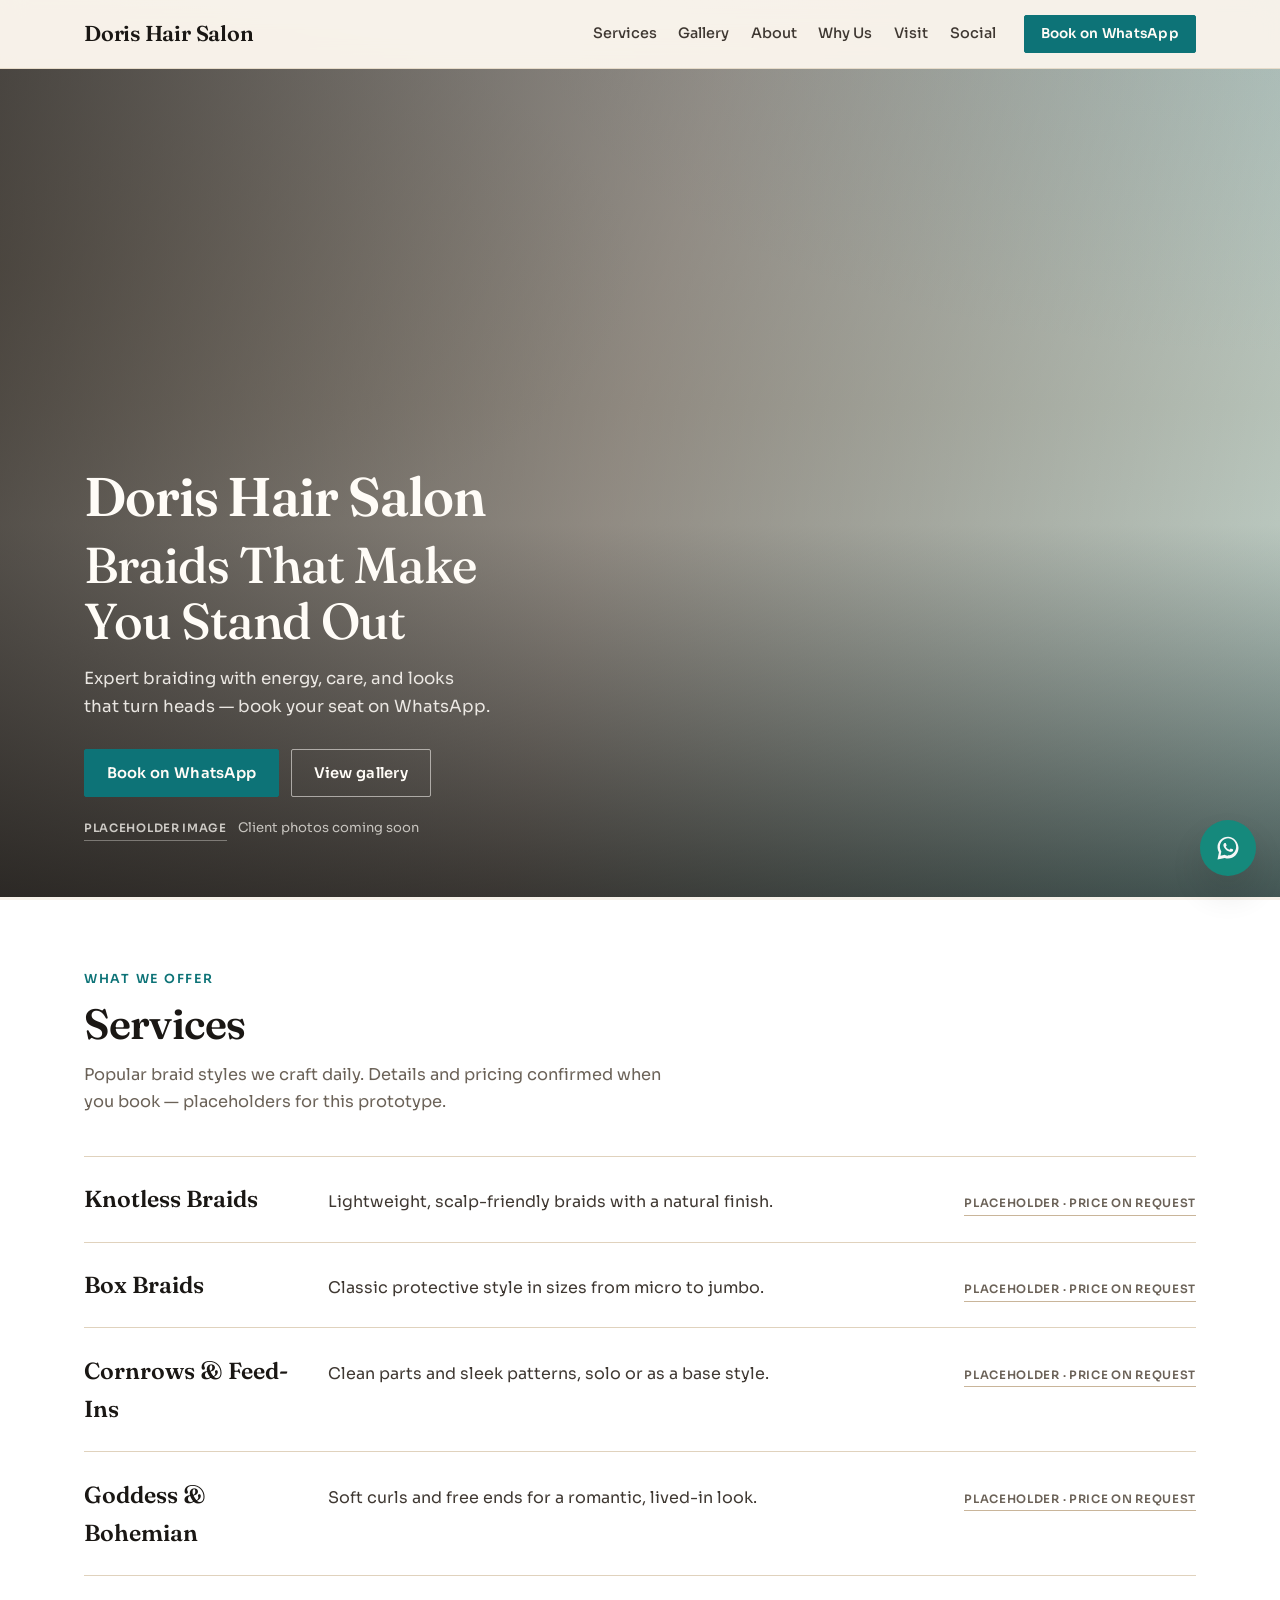
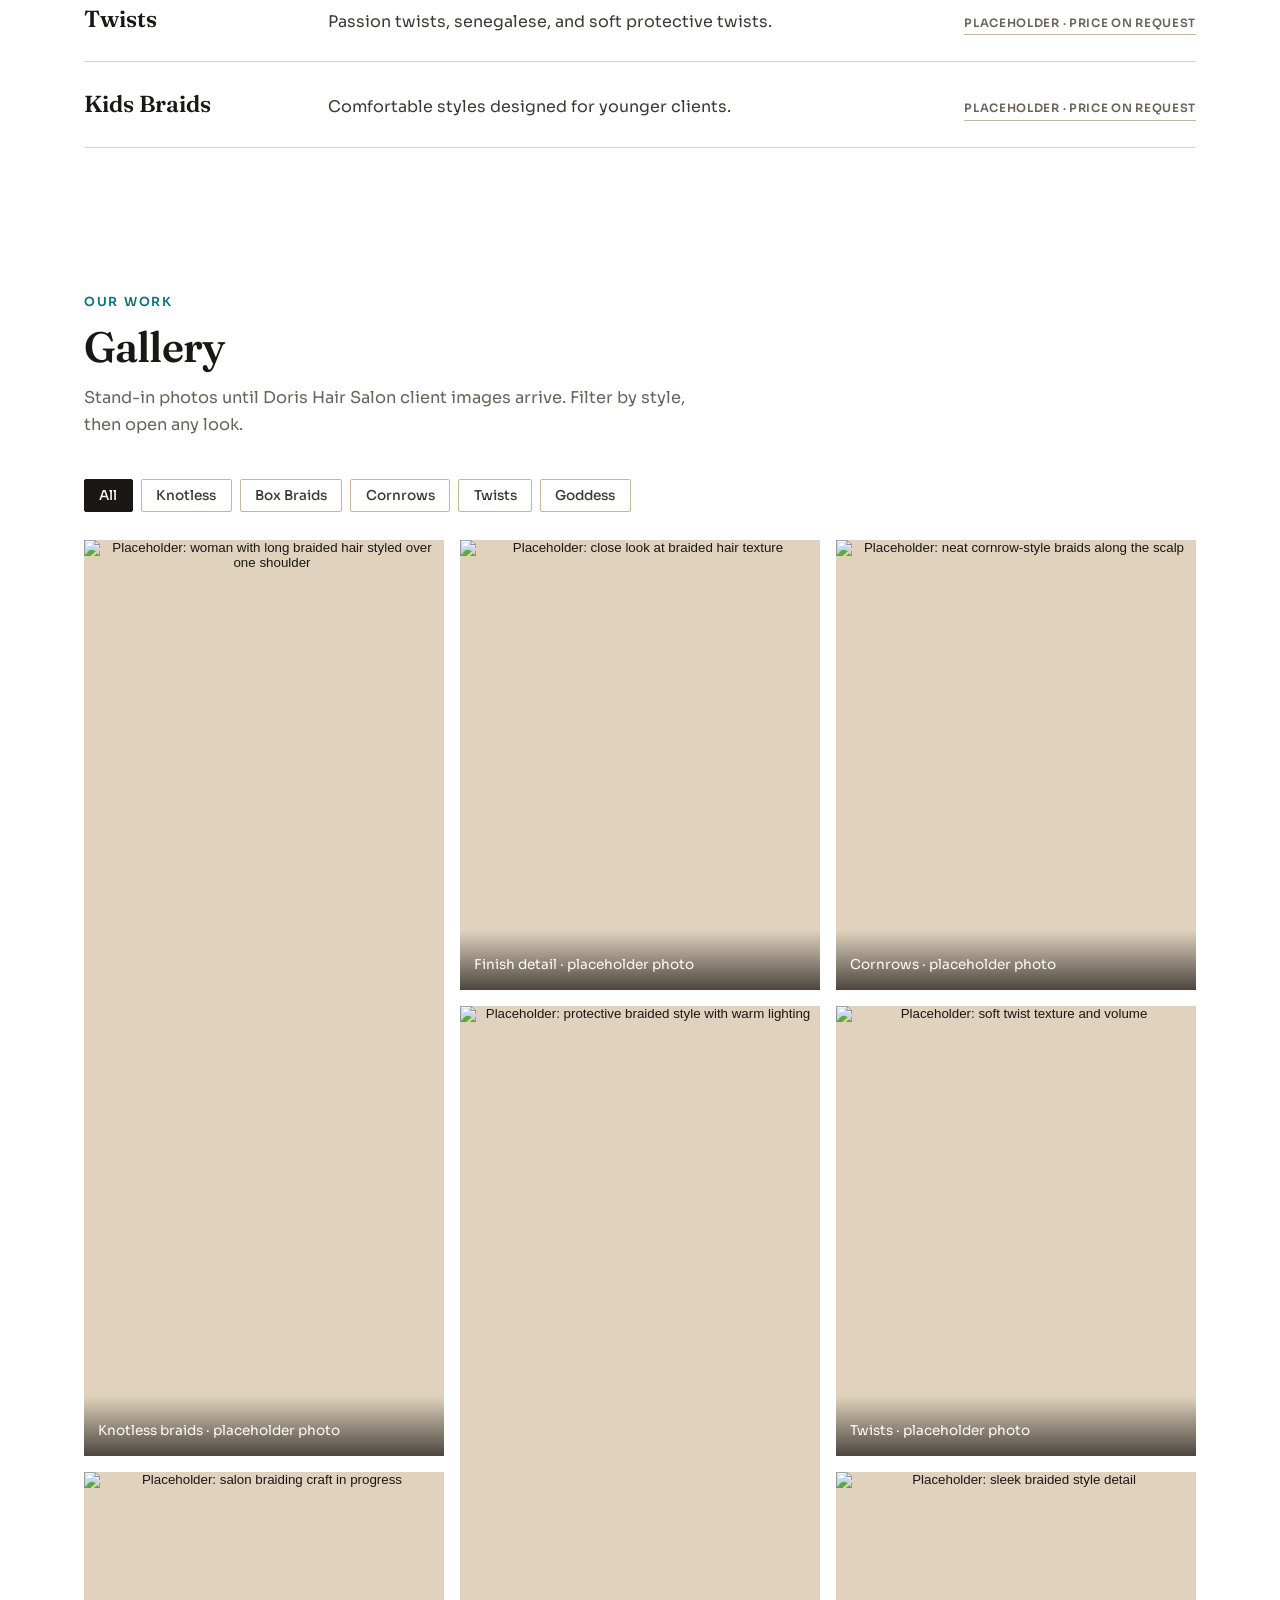
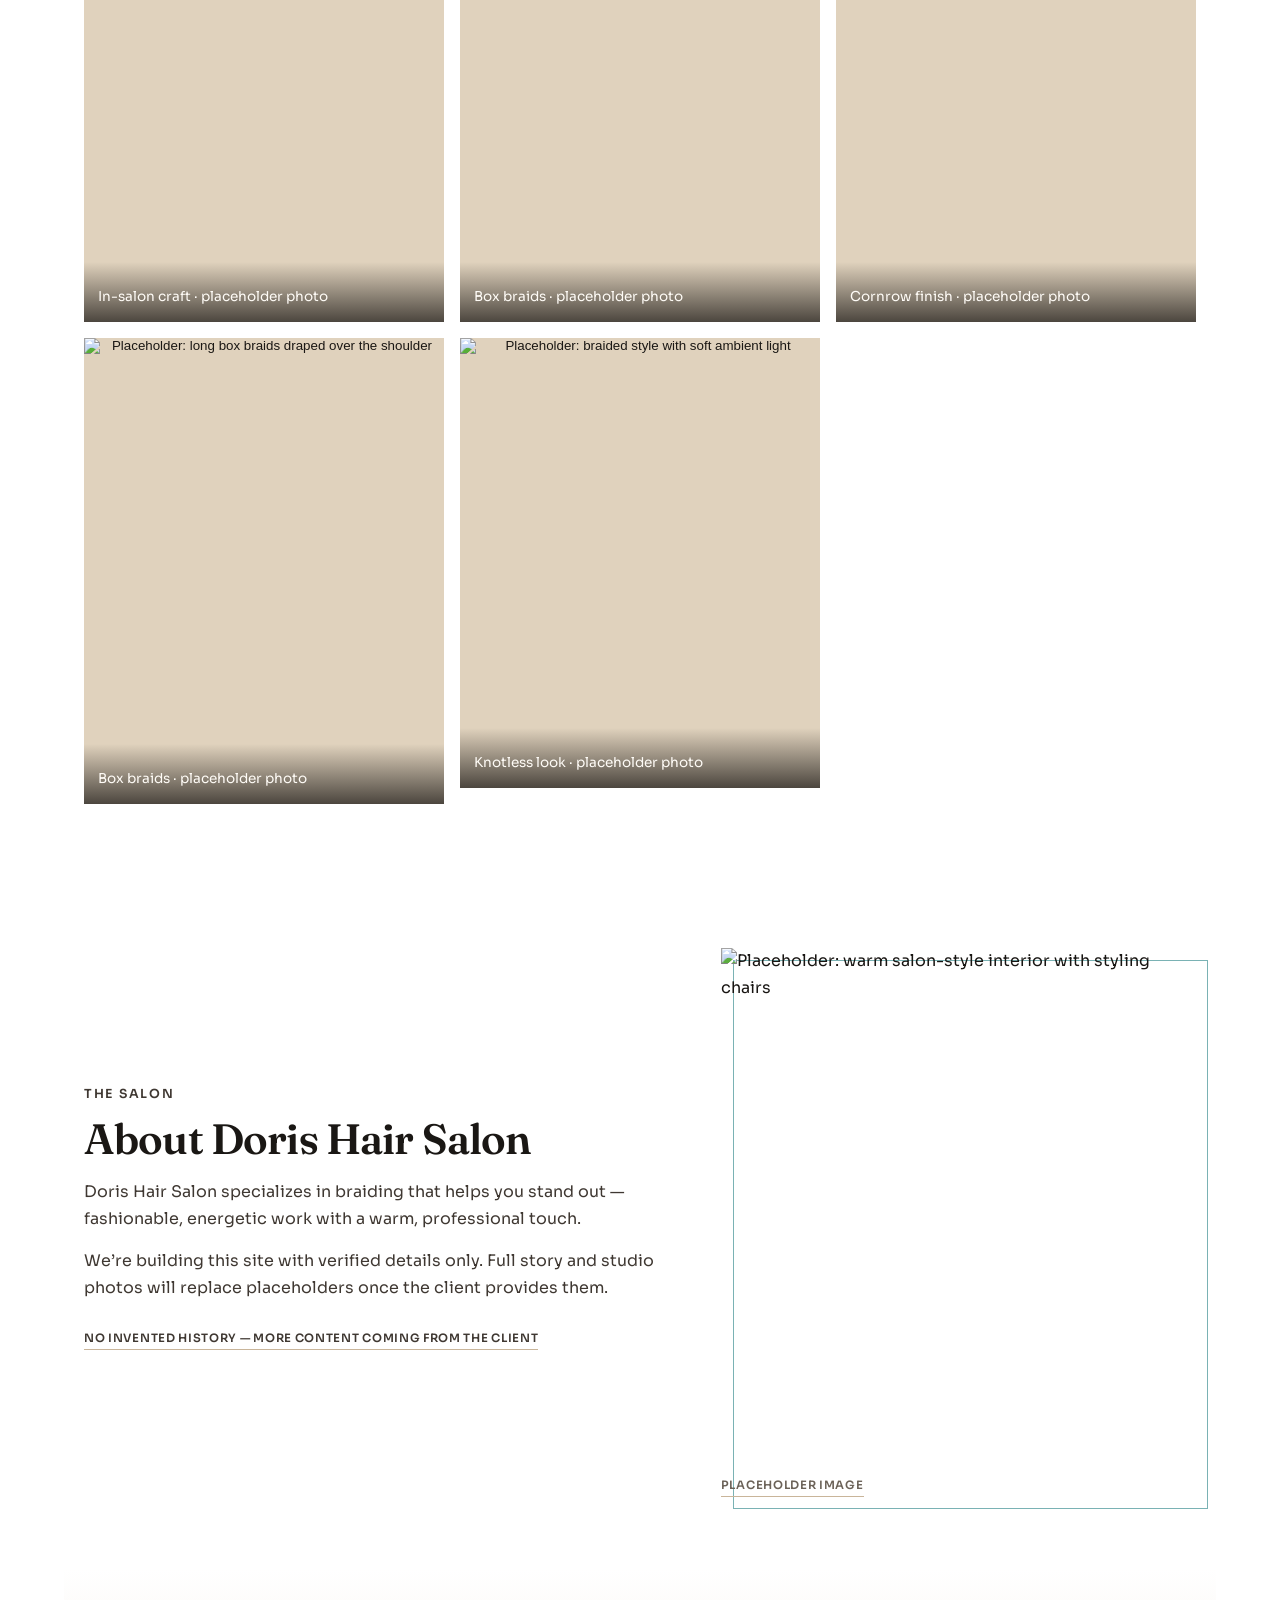
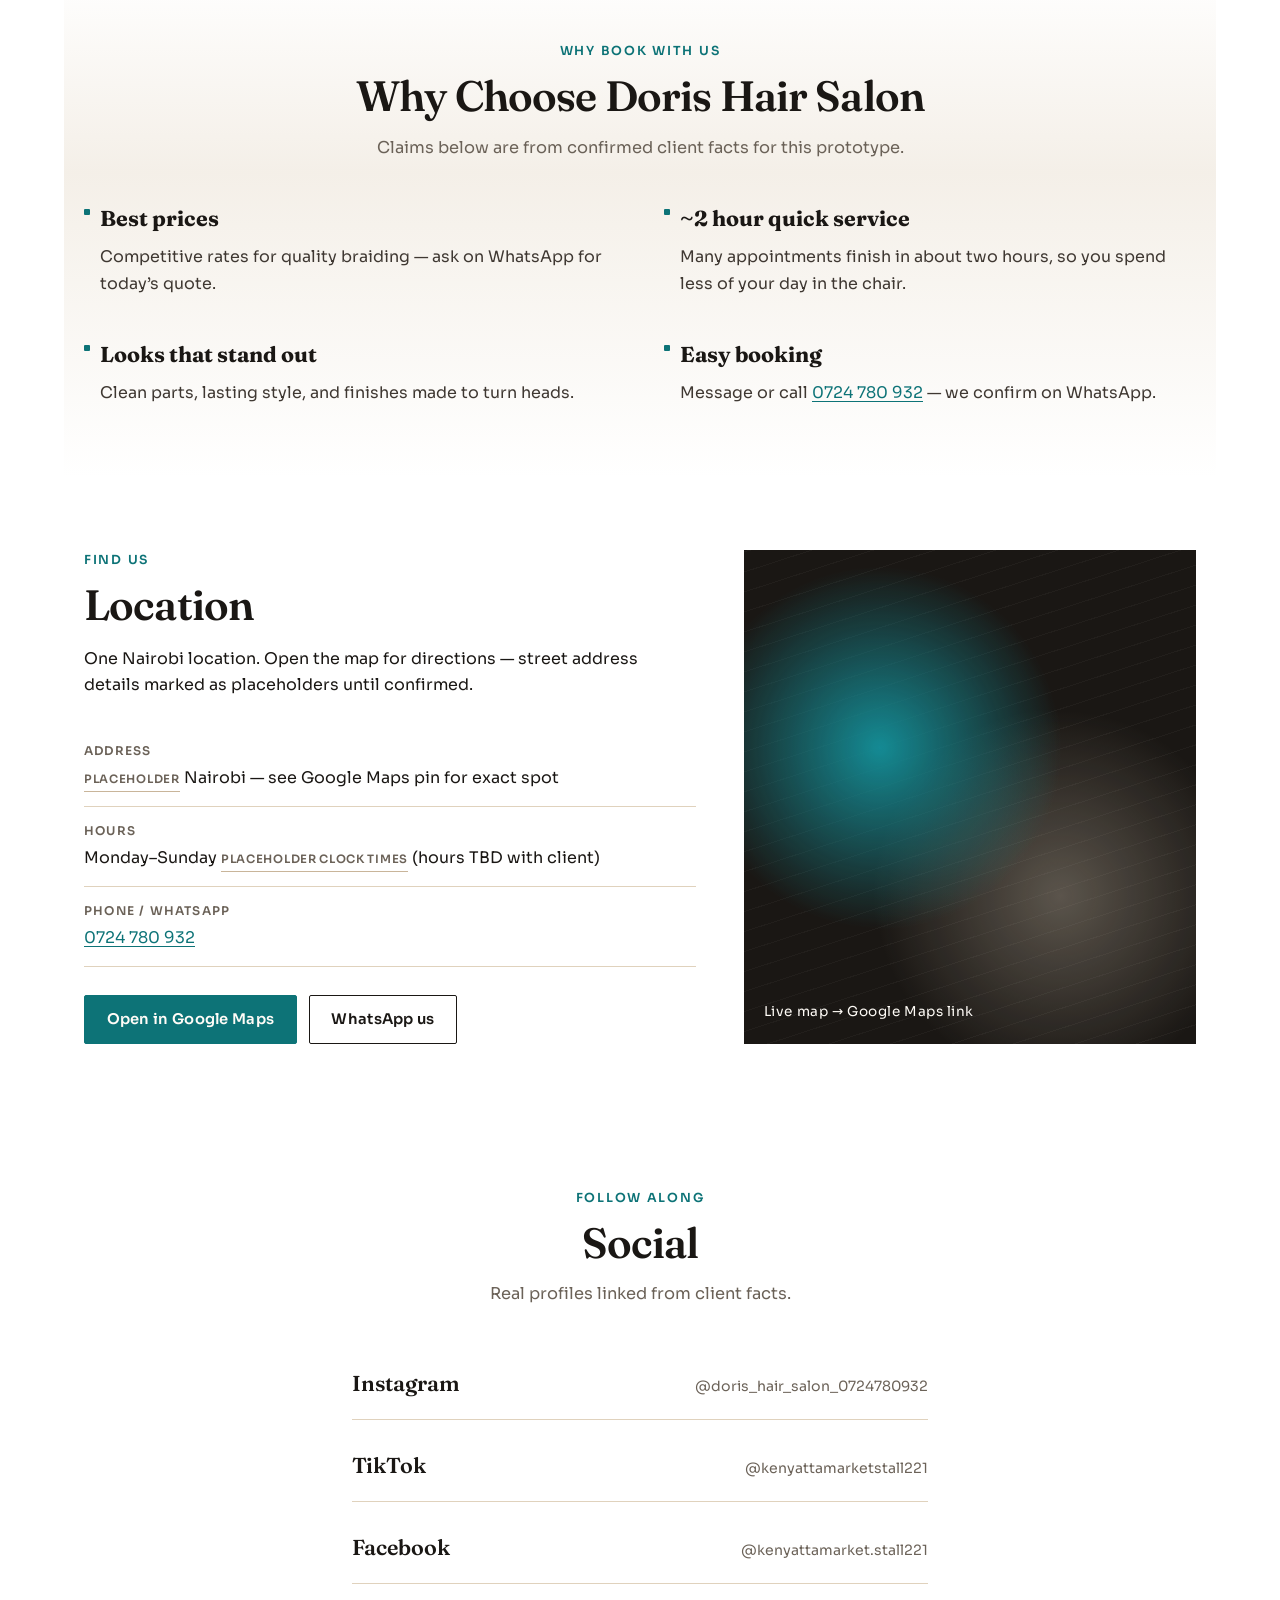
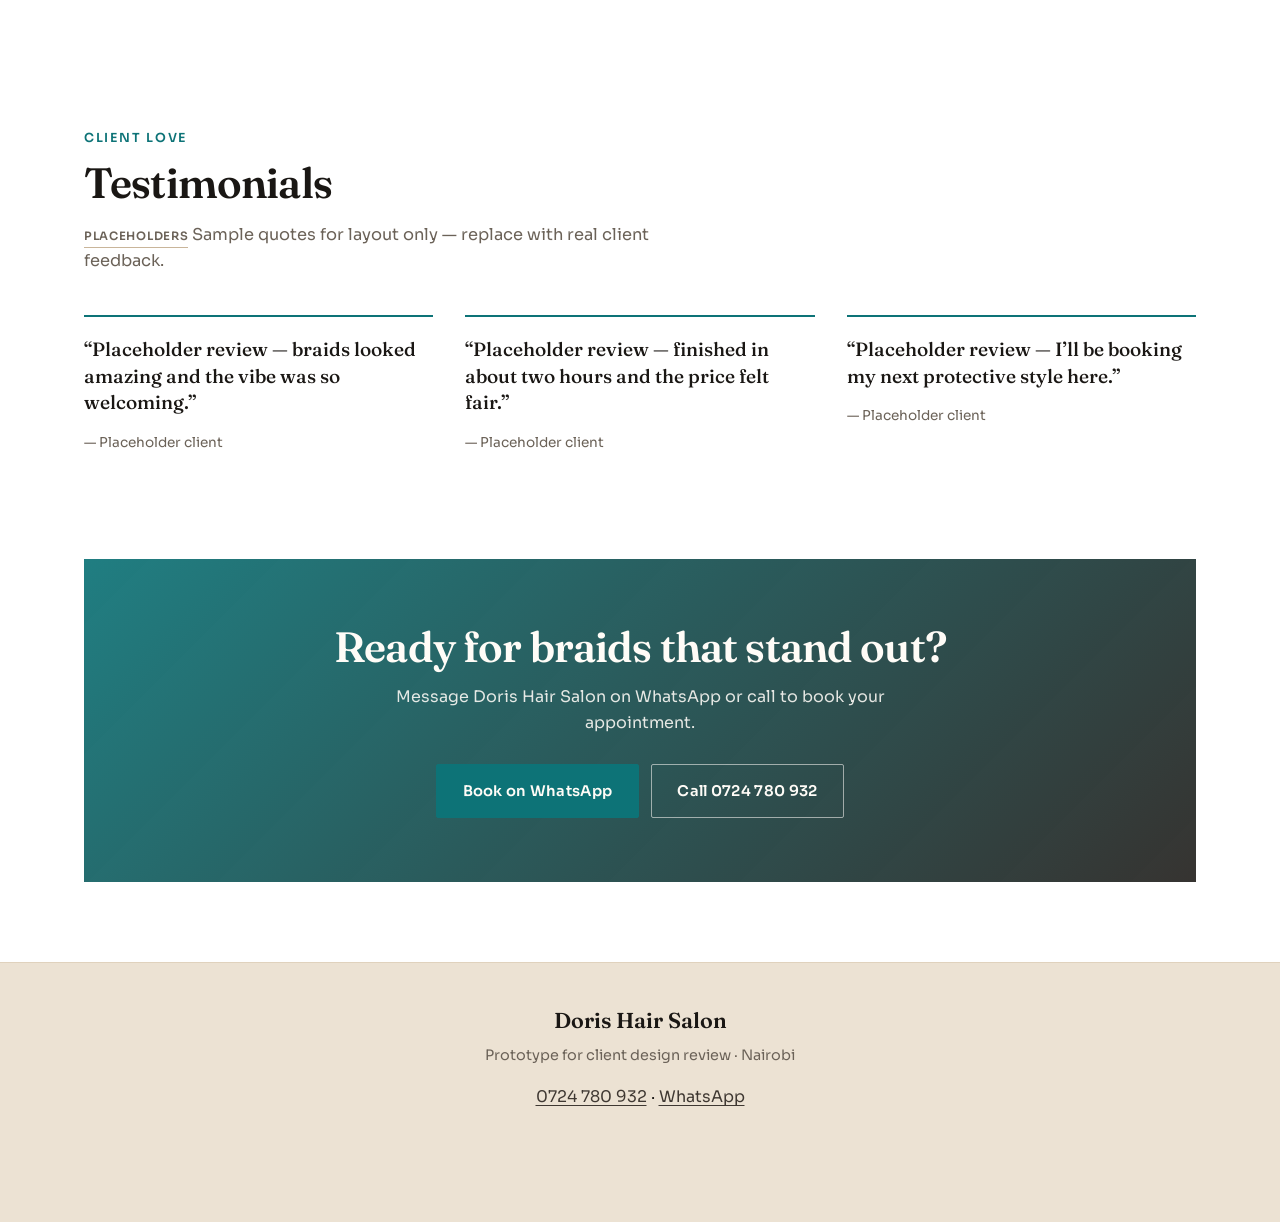
==== doris-hair-salon/index.html @ ed381348 "Fix gallery imagery with verified Pexels stand-ins Replace broken Unsplash URLs so hero, gallery, ab" ====
<!DOCTYPE html>
<html lang="en">
<head>
  <meta charset="UTF-8" />
  <meta name="viewport" content="width=device-width, initial-scale=1" />
  <meta name="description" content="Doris Hair Salon — expert braiding in Nairobi. Braids that make you stand out. Book on WhatsApp." />
  <title>Doris Hair Salon — Braids That Make You Stand Out</title>
  <link rel="preconnect" href="https://fonts.googleapis.com" />
  <link rel="preconnect" href="https://fonts.gstatic.com" crossorigin />
  <link href="https://fonts.googleapis.com/css2?family=Fraunces:opsz,wght@9..144,500;9..144,600;9..144,700&family=Sora:wght@400;500;600;700&display=swap" rel="stylesheet" />
  <link rel="stylesheet" href="css/styles.css" />
</head>
<body>
  <a class="skip-link" href="#main">Skip to content</a>

  <header class="site-header" id="top">
    <nav class="nav" aria-label="Primary">
      <a class="nav__brand" href="#top">Doris Hair Salon</a>
      <button class="nav__toggle" type="button" aria-expanded="false" aria-controls="nav-menu" data-nav-toggle>
        <span class="nav__toggle-bars" aria-hidden="true"></span>
        <span class="visually-hidden">Menu</span>
      </button>
      <div class="nav__panel" id="nav-menu" data-nav-panel>
        <ul class="nav__links">
          <li><a href="#services">Services</a></li>
          <li><a href="#gallery">Gallery</a></li>
          <li><a href="#about">About</a></li>
          <li><a href="#why">Why Us</a></li>
          <li><a href="#visit">Visit</a></li>
          <li><a href="#social">Social</a></li>
        </ul>
        <a class="btn btn--accent btn--sm" href="https://wa.me/254724780932?text=Hi%20Doris%20Hair%20Salon%2C%20I%27d%20like%20to%20book%20an%20appointment" target="_blank" rel="noopener noreferrer">Book on WhatsApp</a>
      </div>
    </nav>
  </header>

  <main id="main">
    <section class="hero" aria-labelledby="hero-heading">
      <div class="hero__media" aria-hidden="true">
        <img
          src="https://images.pexels.com/photos/3993449/pexels-photo-3993449.jpeg?auto=compress&cs=tinysrgb&w=1920"
          alt=""
          width="1920"
          height="1280"
          fetchpriority="high"
        />
        <div class="hero__veil"></div>
      </div>
      <div class="hero__content">
        <p class="hero__brand">Doris Hair Salon</p>
        <h1 id="hero-heading">Braids That Make You Stand Out</h1>
        <p class="hero__lead">Expert braiding with energy, care, and looks that turn heads — book your seat on WhatsApp.</p>
        <div class="hero__actions">
          <a class="btn btn--accent" href="https://wa.me/254724780932?text=Hi%20Doris%20Hair%20Salon%2C%20I%27d%20like%20to%20book%20an%20appointment" target="_blank" rel="noopener noreferrer">Book on WhatsApp</a>
          <a class="btn btn--ghost" href="#gallery">View gallery</a>
        </div>
        <p class="hero__note"><span class="label-tag">Placeholder image</span> Client photos coming soon</p>
      </div>
    </section>

    <section class="section services" id="services" aria-labelledby="services-heading">
      <div class="section__intro">
        <p class="eyebrow">What we offer</p>
        <h2 id="services-heading">Services</h2>
        <p class="section__dek">Popular braid styles we craft daily. Details and pricing confirmed when you book — placeholders for this prototype.</p>
      </div>
      <ul class="service-list">
        <li class="service-item">
          <h3>Knotless Braids</h3>
          <p>Lightweight, scalp-friendly braids with a natural finish.</p>
          <span class="label-tag">Placeholder · price on request</span>
        </li>
        <li class="service-item">
          <h3>Box Braids</h3>
          <p>Classic protective style in sizes from micro to jumbo.</p>
          <span class="label-tag">Placeholder · price on request</span>
        </li>
        <li class="service-item">
          <h3>Cornrows &amp; Feed-Ins</h3>
          <p>Clean parts and sleek patterns, solo or as a base style.</p>
          <span class="label-tag">Placeholder · price on request</span>
        </li>
        <li class="service-item">
          <h3>Goddess &amp; Bohemian</h3>
          <p>Soft curls and free ends for a romantic, lived-in look.</p>
          <span class="label-tag">Placeholder · price on request</span>
        </li>
        <li class="service-item">
          <h3>Twists</h3>
          <p>Passion twists, senegalese, and soft protective twists.</p>
          <span class="label-tag">Placeholder · price on request</span>
        </li>
        <li class="service-item">
          <h3>Kids Braids</h3>
          <p>Comfortable styles designed for younger clients.</p>
          <span class="label-tag">Placeholder · price on request</span>
        </li>
      </ul>
    </section>

    <section class="section gallery-section" id="gallery" aria-labelledby="gallery-heading">
      <div class="section__intro">
        <p class="eyebrow">Our work</p>
        <h2 id="gallery-heading">Gallery</h2>
        <p class="section__dek">Stand-in photos until Doris Hair Salon client images arrive. Filter by style, then open any look.</p>
      </div>
      <div class="gallery-filters" role="group" aria-label="Filter gallery by style">
        <button type="button" class="filter-btn is-active" data-filter="all" aria-pressed="true">All</button>
        <button type="button" class="filter-btn" data-filter="knotless" aria-pressed="false">Knotless</button>
        <button type="button" class="filter-btn" data-filter="box" aria-pressed="false">Box Braids</button>
        <button type="button" class="filter-btn" data-filter="cornrows" aria-pressed="false">Cornrows</button>
        <button type="button" class="filter-btn" data-filter="twists" aria-pressed="false">Twists</button>
        <button type="button" class="filter-btn" data-filter="goddess" aria-pressed="false">Goddess</button>
      </div>
      <div class="gallery-grid" data-gallery-grid>
        <!-- Populated by js/gallery.js -->
      </div>
      <p class="gallery-empty" data-gallery-empty hidden>No looks in this filter yet.</p>
    </section>

    <section class="section about" id="about" aria-labelledby="about-heading">
      <div class="about__layout">
        <div class="about__copy">
          <p class="eyebrow">The salon</p>
          <h2 id="about-heading">About Doris Hair Salon</h2>
          <p>Doris Hair Salon specializes in braiding that helps you stand out — fashionable, energetic work with a warm, professional touch.</p>
          <p>We’re building this site with verified details only. Full story and studio photos will replace placeholders once the client provides them.</p>
          <p class="label-tag">No invented history — more content coming from the client</p>
        </div>
        <figure class="about__figure">
          <img
            src="https://images.pexels.com/photos/1813272/pexels-photo-1813272.jpeg?auto=compress&cs=tinysrgb&w=900"
            alt="Placeholder: warm salon-style interior with styling chairs"
            width="900"
            height="1100"
            loading="lazy"
          />
          <figcaption><span class="label-tag">Placeholder image</span></figcaption>
        </figure>
      </div>
    </section>

    <section class="section why" id="why" aria-labelledby="why-heading">
      <div class="section__intro section__intro--center">
        <p class="eyebrow">Why book with us</p>
        <h2 id="why-heading">Why Choose Doris Hair Salon</h2>
        <p class="section__dek">Claims below are from confirmed client facts for this prototype.</p>
      </div>
      <ul class="why-list">
        <li>
          <h3>Best prices</h3>
          <p>Competitive rates for quality braiding — ask on WhatsApp for today’s quote.</p>
        </li>
        <li>
          <h3>~2 hour quick service</h3>
          <p>Many appointments finish in about two hours, so you spend less of your day in the chair.</p>
        </li>
        <li>
          <h3>Looks that stand out</h3>
          <p>Clean parts, lasting style, and finishes made to turn heads.</p>
        </li>
        <li>
          <h3>Easy booking</h3>
          <p>Message or call <a href="tel:+254724780932">0724 780 932</a> — we confirm on WhatsApp.</p>
        </li>
      </ul>
    </section>

    <section class="section visit" id="visit" aria-labelledby="visit-heading">
      <div class="visit__layout">
        <div>
          <p class="eyebrow">Find us</p>
          <h2 id="visit-heading">Location</h2>
          <p>One Nairobi location. Open the map for directions — street address details marked as placeholders until confirmed.</p>
          <dl class="visit__facts">
            <div>
              <dt>Address</dt>
              <dd><span class="label-tag">Placeholder</span> Nairobi — see Google Maps pin for exact spot</dd>
            </div>
            <div>
              <dt>Hours</dt>
              <dd>Monday–Sunday <span class="label-tag">Placeholder clock times</span> (hours TBD with client)</dd>
            </div>
            <div>
              <dt>Phone / WhatsApp</dt>
              <dd><a href="tel:+254724780932">0724 780 932</a></dd>
            </div>
          </dl>
          <div class="visit__actions">
            <a class="btn btn--accent" href="https://maps.app.goo.gl/y3WsPzvRbGHKfVNd7" target="_blank" rel="noopener noreferrer">Open in Google Maps</a>
            <a class="btn btn--ghost-dark" href="https://wa.me/254724780932?text=Hi%20Doris%20Hair%20Salon%2C%20I%27d%20like%20directions%20or%20to%20book" target="_blank" rel="noopener noreferrer">WhatsApp us</a>
          </div>
        </div>
        <div class="visit__map-panel" aria-hidden="true">
          <div class="visit__map-art"></div>
          <p class="visit__map-caption">Live map → Google Maps link</p>
        </div>
      </div>
    </section>

    <section class="section social" id="social" aria-labelledby="social-heading">
      <div class="section__intro section__intro--center">
        <p class="eyebrow">Follow along</p>
        <h2 id="social-heading">Social</h2>
        <p class="section__dek">Real profiles linked from client facts.</p>
      </div>
      <ul class="social-list">
        <li>
          <a href="https://www.instagram.com/doris_hair_salon_0724780932/" target="_blank" rel="noopener noreferrer">
            <span class="social-list__network">Instagram</span>
            <span class="social-list__handle">@doris_hair_salon_0724780932</span>
          </a>
        </li>
        <li>
          <a href="https://www.tiktok.com/@kenyattamarketstall221" target="_blank" rel="noopener noreferrer">
            <span class="social-list__network">TikTok</span>
            <span class="social-list__handle">@kenyattamarketstall221</span>
          </a>
        </li>
        <li>
          <a href="https://www.facebook.com/kenyattamarket.stall221" target="_blank" rel="noopener noreferrer">
            <span class="social-list__network">Facebook</span>
            <span class="social-list__handle">@kenyattamarket.stall221</span>
          </a>
        </li>
      </ul>
    </section>

    <section class="section testimonials" id="testimonials" aria-labelledby="testimonials-heading">
      <div class="section__intro">
        <p class="eyebrow">Client love</p>
        <h2 id="testimonials-heading">Testimonials</h2>
        <p class="section__dek"><span class="label-tag">Placeholders</span> Sample quotes for layout only — replace with real client feedback.</p>
      </div>
      <ul class="testimonial-list">
        <li>
          <blockquote>
            <p>“Placeholder review — braids looked amazing and the vibe was so welcoming.”</p>
            <footer>— <cite>Placeholder client</cite></footer>
          </blockquote>
        </li>
        <li>
          <blockquote>
            <p>“Placeholder review — finished in about two hours and the price felt fair.”</p>
            <footer>— <cite>Placeholder client</cite></footer>
          </blockquote>
        </li>
        <li>
          <blockquote>
            <p>“Placeholder review — I’ll be booking my next protective style here.”</p>
            <footer>— <cite>Placeholder client</cite></footer>
          </blockquote>
        </li>
      </ul>
    </section>

    <section class="section cta-final" id="book" aria-labelledby="cta-heading">
      <div class="cta-final__inner">
        <h2 id="cta-heading">Ready for braids that stand out?</h2>
        <p>Message Doris Hair Salon on WhatsApp or call to book your appointment.</p>
        <div class="cta-final__actions">
          <a class="btn btn--accent btn--lg" href="https://wa.me/254724780932?text=Hi%20Doris%20Hair%20Salon%2C%20I%27d%20like%20to%20book%20an%20appointment" target="_blank" rel="noopener noreferrer">Book on WhatsApp</a>
          <a class="btn btn--ghost btn--lg" href="tel:+254724780932">Call 0724 780 932</a>
        </div>
      </div>
    </section>
  </main>

  <footer class="site-footer">
    <div class="site-footer__inner">
      <p class="site-footer__brand">Doris Hair Salon</p>
      <p class="site-footer__meta">Prototype for client design review · Nairobi</p>
      <p><a href="tel:+254724780932">0724 780 932</a> · <a href="https://wa.me/254724780932" target="_blank" rel="noopener noreferrer">WhatsApp</a></p>
    </div>
  </footer>

  <a
    class="wa-float"
    href="https://wa.me/254724780932?text=Hi%20Doris%20Hair%20Salon%2C%20I%27d%20like%20to%20book%20an%20appointment"
    target="_blank"
    rel="noopener noreferrer"
    aria-label="Chat on WhatsApp"
  >
    <svg viewBox="0 0 32 32" width="28" height="28" aria-hidden="true" focusable="false">
      <path fill="currentColor" d="M16.02 3C9.4 3 4.02 8.36 4.02 14.96c0 2.1.56 4.14 1.62 5.94L4 29l8.3-1.58a12.1 12.1 0 0 0 3.72.58c6.62 0 12-5.36 12-11.96S22.64 3 16.02 3zm0 21.86c-1.2 0-2.38-.3-3.42-.88l-.24-.14-4.92.94.94-4.8-.16-.26a9.8 9.8 0 0 1-1.5-5.16c0-5.4 4.42-9.8 9.3-9.8 5.16 0 9.3 4.4 9.3 9.8 0 5.4-4.14 9.8-9.3 9.8zm5.36-7.34c-.28-.14-1.66-.82-1.92-.9-.26-.1-.44-.14-.62.14-.18.26-.72.9-.88 1.08-.16.18-.32.2-.6.06-.28-.14-1.18-.42-2.24-1.36-.82-.74-1.38-1.64-1.54-1.92-.16-.26-.02-.4.12-.54.12-.12.28-.32.42-.48.14-.16.18-.28.28-.46.1-.18.04-.34-.02-.48-.06-.14-.62-1.48-.84-2.02-.22-.54-.44-.46-.62-.46h-.52c-.18 0-.48.06-.72.34-.26.26-.96.94-.96 2.28s.98 2.64 1.12 2.82c.14.18 1.92 2.94 4.66 4.12.66.28 1.16.44 1.56.56.66.22 1.26.18 1.74.12.52-.08 1.66-.68 1.9-1.34.24-.66.24-1.22.16-1.34-.06-.12-.24-.2-.52-.34z"/>
    </svg>
  </a>

  <div class="lightbox" data-lightbox hidden>
    <div class="lightbox__backdrop" data-lightbox-close tabindex="-1"></div>
    <div class="lightbox__dialog" role="dialog" aria-modal="true" aria-label="Gallery image" data-lightbox-dialog>
      <button type="button" class="lightbox__close" data-lightbox-close aria-label="Close">×</button>
      <button type="button" class="lightbox__nav lightbox__nav--prev" data-lightbox-prev aria-label="Previous image">‹</button>
      <figure class="lightbox__figure">
        <img src="" alt="" data-lightbox-img />
        <figcaption data-lightbox-caption></figcaption>
      </figure>
      <button type="button" class="lightbox__nav lightbox__nav--next" data-lightbox-next aria-label="Next image">›</button>
    </div>
  </div>

  <script src="js/gallery-data.js" defer></script>
  <script src="js/gallery.js" defer></script>
  <script src="js/main.js" defer></script>
</body>
</html>
---- doris-hair-salon/css/styles.css ----
/* Doris Hair Salon — prototype
   Palette: warm ivory/sand + charcoal type + turquoise accent only */

:root {
  --ivory: #f7f2ea;
  --ivory-deep: #efe6d8;
  --sand: #e0d2bd;
  --sand-deep: #c9b59a;
  --charcoal: #1a1714;
  --charcoal-soft: #3f3832;
  --muted: #6b6258;
  --turquoise: #0d7377;
  --turquoise-bright: #14919b;
  --turquoise-soft: rgba(13, 115, 119, 0.12);
  --white: #fffcf7;
  --shadow: 0 18px 40px rgba(26, 23, 20, 0.12);
  --radius: 2px;
  --font-display: "Fraunces", Georgia, "Times New Roman", serif;
  --font-body: "Sora", system-ui, sans-serif;
  --header-h: 4.25rem;
  --max: 72rem;
  --ease: cubic-bezier(0.22, 1, 0.36, 1);
}

*,
*::before,
*::after {
  box-sizing: border-box;
}

html {
  scroll-behavior: smooth;
}

body {
  margin: 0;
  font-family: var(--font-body);
  font-size: 1rem;
  line-height: 1.65;
  color: var(--charcoal);
  background:
    radial-gradient(120% 80% at 100% 0%, rgba(20, 145, 155, 0.07), transparent 50%),
    radial-gradient(90% 60% at 0% 30%, rgba(201, 181, 154, 0.35), transparent 55%),
    linear-gradient(180deg, var(--ivory) 0%, var(--ivory-deep) 45%, var(--ivory) 100%);
  background-attachment: fixed;
  overflow-x: hidden;
}

img {
  max-width: 100%;
  height: auto;
  display: block;
}

a {
  color: var(--turquoise);
  text-decoration-thickness: 1px;
  text-underline-offset: 0.18em;
}

a:hover {
  color: var(--turquoise-bright);
}

a:focus-visible,
button:focus-visible {
  outline: 2px solid var(--turquoise);
  outline-offset: 3px;
}

.visually-hidden {
  position: absolute;
  width: 1px;
  height: 1px;
  padding: 0;
  margin: -1px;
  overflow: hidden;
  clip: rect(0, 0, 0, 0);
  white-space: nowrap;
  border: 0;
}

.skip-link {
  position: absolute;
  left: 1rem;
  top: -4rem;
  z-index: 1000;
  background: var(--charcoal);
  color: var(--white);
  padding: 0.65rem 1rem;
  font-weight: 600;
}

.skip-link:focus {
  top: 1rem;
  color: var(--white);
}

.label-tag {
  display: inline-block;
  font-size: 0.72rem;
  letter-spacing: 0.06em;
  text-transform: uppercase;
  font-weight: 600;
  color: var(--muted);
  border-bottom: 1px solid var(--sand-deep);
  padding-bottom: 0.1rem;
}

/* Buttons */
.btn {
  display: inline-flex;
  align-items: center;
  justify-content: center;
  gap: 0.5rem;
  min-height: 2.85rem;
  padding: 0.7rem 1.35rem;
  font-family: var(--font-body);
  font-size: 0.92rem;
  font-weight: 600;
  letter-spacing: 0.02em;
  text-decoration: none;
  border: 1.5px solid transparent;
  border-radius: var(--radius);
  cursor: pointer;
  transition: transform 0.25s var(--ease), background 0.25s var(--ease), color 0.25s var(--ease), border-color 0.25s var(--ease);
}

.btn:hover {
  transform: translateY(-1px);
  text-decoration: none;
}

.btn--accent {
  background: var(--turquoise);
  color: var(--white);
  border-color: var(--turquoise);
}

.btn--accent:hover {
  background: var(--turquoise-bright);
  border-color: var(--turquoise-bright);
  color: var(--white);
}

.btn--ghost {
  background: transparent;
  color: var(--white);
  border-color: rgba(255, 252, 247, 0.55);
}

.btn--ghost:hover {
  background: rgba(255, 252, 247, 0.12);
  color: var(--white);
}

.btn--ghost-dark {
  background: transparent;
  color: var(--charcoal);
  border-color: var(--charcoal);
}

.btn--ghost-dark:hover {
  background: var(--charcoal);
  color: var(--white);
}

.btn--sm {
  min-height: 2.4rem;
  padding: 0.45rem 1rem;
  font-size: 0.85rem;
}

.btn--lg {
  min-height: 3.15rem;
  padding: 0.85rem 1.6rem;
}

/* Header / nav */
.site-header {
  position: sticky;
  top: 0;
  z-index: 100;
  background: color-mix(in srgb, var(--ivory) 88%, transparent);
  backdrop-filter: blur(12px);
  border-bottom: 1px solid color-mix(in srgb, var(--sand) 70%, transparent);
  transition: box-shadow 0.3s var(--ease);
}

.site-header.is-scrolled {
  box-shadow: 0 8px 24px rgba(26, 23, 20, 0.08);
}

.nav {
  max-width: var(--max);
  margin: 0 auto;
  padding: 0.85rem 1.25rem;
  display: flex;
  align-items: center;
  justify-content: space-between;
  gap: 1rem;
  min-height: var(--header-h);
}

.nav__brand {
  font-family: var(--font-display);
  font-size: 1.35rem;
  font-weight: 600;
  color: var(--charcoal);
  text-decoration: none;
  letter-spacing: -0.01em;
}

.nav__brand:hover {
  color: var(--turquoise);
}

.nav__toggle {
  display: inline-flex;
  align-items: center;
  justify-content: center;
  width: 2.75rem;
  height: 2.75rem;
  border: 1px solid var(--sand-deep);
  background: var(--white);
  border-radius: var(--radius);
  cursor: pointer;
}

.nav__toggle-bars,
.nav__toggle-bars::before,
.nav__toggle-bars::after {
  display: block;
  width: 1.15rem;
  height: 2px;
  background: var(--charcoal);
  position: relative;
  transition: transform 0.25s var(--ease);
}

.nav__toggle-bars::before,
.nav__toggle-bars::after {
  content: "";
  position: absolute;
  left: 0;
}

.nav__toggle-bars::before {
  top: -6px;
}

.nav__toggle-bars::after {
  top: 6px;
}

.nav__toggle[aria-expanded="true"] .nav__toggle-bars {
  background: transparent;
}

.nav__toggle[aria-expanded="true"] .nav__toggle-bars::before {
  top: 0;
  transform: rotate(45deg);
}

.nav__toggle[aria-expanded="true"] .nav__toggle-bars::after {
  top: 0;
  transform: rotate(-45deg);
}

.nav__panel {
  display: none;
  position: absolute;
  left: 0;
  right: 0;
  top: 100%;
  background: var(--ivory);
  border-bottom: 1px solid var(--sand);
  padding: 1rem 1.25rem 1.5rem;
  flex-direction: column;
  gap: 1.25rem;
}

.nav__panel.is-open {
  display: flex;
  animation: panelIn 0.35s var(--ease);
}

@keyframes panelIn {
  from {
    opacity: 0;
    transform: translateY(-0.5rem);
  }
  to {
    opacity: 1;
    transform: translateY(0);
  }
}

.nav__links {
  list-style: none;
  margin: 0;
  padding: 0;
  display: flex;
  flex-direction: column;
  gap: 0.35rem;
}

.nav__links a {
  display: block;
  padding: 0.55rem 0;
  color: var(--charcoal-soft);
  text-decoration: none;
  font-weight: 500;
}

.nav__links a:hover {
  color: var(--turquoise);
}

@media (min-width: 900px) {
  .nav__toggle {
    display: none;
  }

  .nav__panel {
    display: flex;
    position: static;
    flex-direction: row;
    align-items: center;
    gap: 1.75rem;
    padding: 0;
    background: transparent;
    border: 0;
  }

  .nav__links {
    flex-direction: row;
    gap: 1.35rem;
  }

  .nav__links a {
    padding: 0;
    font-size: 0.9rem;
  }
}

/* Hero — full-bleed */
.hero {
  position: relative;
  min-height: min(92vh, 52rem);
  display: grid;
  align-items: end;
  color: var(--white);
  overflow: hidden;
}

.hero__media {
  position: absolute;
  inset: 0;
}

.hero__media img {
  width: 100%;
  height: 100%;
  object-fit: cover;
  object-position: center 25%;
  transform: scale(1.04);
  animation: heroDrift 18s var(--ease) infinite alternate;
}

@keyframes heroDrift {
  from {
    transform: scale(1.04) translate3d(0, 0, 0);
  }
  to {
    transform: scale(1.1) translate3d(-1.5%, -1%, 0);
  }
}

.hero__veil {
  position: absolute;
  inset: 0;
  background:
    linear-gradient(105deg, rgba(26, 23, 20, 0.78) 0%, rgba(26, 23, 20, 0.45) 48%, rgba(13, 115, 119, 0.22) 100%),
    linear-gradient(to top, rgba(26, 23, 20, 0.75) 0%, transparent 45%);
}

.hero__content {
  position: relative;
  z-index: 1;
  max-width: var(--max);
  width: 100%;
  margin: 0 auto;
  padding: 5.5rem 1.25rem 3.5rem;
  animation: riseIn 0.9s var(--ease) both;
}

@keyframes riseIn {
  from {
    opacity: 0;
    transform: translateY(1.25rem);
  }
  to {
    opacity: 1;
    transform: translateY(0);
  }
}

.hero__brand {
  margin: 0 0 0.85rem;
  font-family: var(--font-display);
  font-size: clamp(2rem, 6vw, 3.4rem);
  font-weight: 600;
  letter-spacing: -0.02em;
  line-height: 1.05;
  color: var(--white);
}

.hero h1 {
  margin: 0 0 1rem;
  max-width: 14ch;
  font-family: var(--font-display);
  font-size: clamp(1.85rem, 5.2vw, 3.15rem);
  font-weight: 500;
  line-height: 1.1;
  letter-spacing: -0.02em;
}

.hero__lead {
  margin: 0 0 1.75rem;
  max-width: 34ch;
  font-size: 1.05rem;
  color: rgba(255, 252, 247, 0.88);
}

.hero__actions {
  display: flex;
  flex-wrap: wrap;
  gap: 0.75rem;
  margin-bottom: 1.25rem;
}

.hero__note {
  margin: 0;
  font-size: 0.82rem;
  color: rgba(255, 252, 247, 0.7);
}

.hero__note .label-tag {
  color: rgba(255, 252, 247, 0.75);
  border-color: rgba(255, 252, 247, 0.35);
  margin-right: 0.5rem;
}

/* Sections */
.section {
  max-width: var(--max);
  margin: 0 auto;
  padding: 4.5rem 1.25rem;
}

.section__intro {
  max-width: 38rem;
  margin-bottom: 2.5rem;
}

.section__intro--center {
  margin-left: auto;
  margin-right: auto;
  text-align: center;
}

.eyebrow {
  margin: 0 0 0.65rem;
  font-size: 0.78rem;
  font-weight: 600;
  letter-spacing: 0.14em;
  text-transform: uppercase;
  color: var(--turquoise);
}

.section h2 {
  margin: 0 0 0.85rem;
  font-family: var(--font-display);
  font-size: clamp(1.85rem, 4vw, 2.65rem);
  font-weight: 600;
  letter-spacing: -0.02em;
  line-height: 1.15;
  color: var(--charcoal);
}

.section__dek {
  margin: 0;
  color: var(--muted);
  font-size: 1.02rem;
}

/* Services — list, not card grid */
.service-list {
  list-style: none;
  margin: 0;
  padding: 0;
  border-top: 1px solid var(--sand);
}

.service-item {
  display: grid;
  gap: 0.45rem;
  padding: 1.45rem 0;
  border-bottom: 1px solid var(--sand);
  transition: padding-left 0.35s var(--ease), background 0.35s var(--ease);
}

.service-item:hover {
  padding-left: 0.5rem;
  background: linear-gradient(90deg, var(--turquoise-soft), transparent 55%);
}

.service-item h3 {
  margin: 0;
  font-family: var(--font-display);
  font-size: 1.45rem;
  font-weight: 600;
}

.service-item p {
  margin: 0;
  color: var(--charcoal-soft);
  max-width: 42rem;
}

@media (min-width: 720px) {
  .service-item {
    grid-template-columns: minmax(10rem, 14rem) 1fr auto;
    align-items: baseline;
    gap: 1.25rem;
  }
}

/* Gallery */
.gallery-filters {
  display: flex;
  flex-wrap: wrap;
  gap: 0.5rem;
  margin-bottom: 1.75rem;
}

.filter-btn {
  font-family: var(--font-body);
  font-size: 0.85rem;
  font-weight: 500;
  padding: 0.45rem 0.9rem;
  border: 1px solid var(--sand-deep);
  background: transparent;
  color: var(--charcoal-soft);
  border-radius: var(--radius);
  cursor: pointer;
  transition: background 0.2s var(--ease), color 0.2s var(--ease), border-color 0.2s var(--ease);
}

.filter-btn:hover {
  border-color: var(--turquoise);
  color: var(--turquoise);
}

.filter-btn.is-active {
  background: var(--charcoal);
  border-color: var(--charcoal);
  color: var(--white);
}

.gallery-grid {
  display: grid;
  grid-template-columns: 1fr;
  gap: 0.85rem;
}

@media (min-width: 560px) {
  .gallery-grid {
    grid-template-columns: repeat(2, 1fr);
  }
}

@media (min-width: 900px) {
  .gallery-grid {
    grid-template-columns: repeat(3, 1fr);
    gap: 1rem;
  }

  .gallery-item--tall {
    grid-row: span 2;
  }
}

.gallery-item {
  position: relative;
  margin: 0;
  overflow: hidden;
  background: var(--sand);
  aspect-ratio: 4 / 5;
  animation: riseIn 0.55s var(--ease) both;
}

.gallery-item--tall {
  aspect-ratio: auto;
  min-height: 100%;
}

.gallery-item button {
  display: block;
  width: 100%;
  height: 100%;
  padding: 0;
  border: 0;
  background: transparent;
  cursor: zoom-in;
  color: inherit;
}

.gallery-item img {
  width: 100%;
  height: 100%;
  object-fit: cover;
  transition: transform 0.6s var(--ease);
}

.gallery-item:hover img,
.gallery-item:focus-within img {
  transform: scale(1.05);
}

.gallery-item figcaption {
  position: absolute;
  left: 0;
  right: 0;
  bottom: 0;
  padding: 1.5rem 0.9rem 0.85rem;
  background: linear-gradient(to top, rgba(26, 23, 20, 0.75), transparent);
  color: var(--white);
  font-size: 0.85rem;
  pointer-events: none;
}

.gallery-empty {
  text-align: center;
  color: var(--muted);
  padding: 2rem;
}

/* About */
.about__layout {
  display: grid;
  gap: 2.5rem;
  align-items: center;
}

@media (min-width: 800px) {
  .about__layout {
    grid-template-columns: 1.1fr 0.9fr;
    gap: 3.5rem;
  }
}

.about__copy p {
  color: var(--charcoal-soft);
}

.about__figure {
  margin: 0;
  position: relative;
}

.about__figure img {
  width: 100%;
  height: clamp(18rem, 55vw, 32rem);
  object-fit: cover;
  filter: saturate(0.92) contrast(1.02);
}

.about__figure::after {
  content: "";
  position: absolute;
  inset: 0.75rem -0.75rem -0.75rem 0.75rem;
  border: 1px solid var(--turquoise);
  pointer-events: none;
  z-index: -1;
  opacity: 0.55;
}

.about__figure figcaption {
  margin-top: 0.65rem;
}

/* Why */
.why {
  background: linear-gradient(180deg, transparent, color-mix(in srgb, var(--sand) 35%, transparent) 40%, transparent);
}

.why-list {
  list-style: none;
  margin: 0;
  padding: 0;
  display: grid;
  gap: 2rem;
}

@media (min-width: 700px) {
  .why-list {
    grid-template-columns: repeat(2, 1fr);
    gap: 2.5rem 3rem;
  }
}

.why-list h3 {
  margin: 0 0 0.45rem;
  font-family: var(--font-display);
  font-size: 1.35rem;
  position: relative;
  padding-left: 1rem;
}

.why-list h3::before {
  content: "";
  position: absolute;
  left: 0;
  top: 0.35em;
  width: 0.4rem;
  height: 0.4rem;
  background: var(--turquoise);
  border-radius: 1px;
}

.why-list p {
  margin: 0;
  color: var(--charcoal-soft);
  padding-left: 1rem;
}

/* Visit */
.visit__layout {
  display: grid;
  gap: 2rem;
}

@media (min-width: 800px) {
  .visit__layout {
    grid-template-columns: 1.15fr 0.85fr;
    gap: 3rem;
    align-items: stretch;
  }
}

.visit__facts {
  margin: 1.75rem 0;
}

.visit__facts > div {
  padding: 0.9rem 0;
  border-bottom: 1px solid var(--sand);
}

.visit__facts dt {
  font-size: 0.75rem;
  letter-spacing: 0.1em;
  text-transform: uppercase;
  font-weight: 600;
  color: var(--muted);
  margin-bottom: 0.25rem;
}

.visit__facts dd {
  margin: 0;
  color: var(--charcoal);
}

.visit__actions {
  display: flex;
  flex-wrap: wrap;
  gap: 0.75rem;
}

.visit__map-panel {
  min-height: 16rem;
  background: var(--charcoal);
  color: var(--white);
  display: grid;
  place-items: end start;
  padding: 1.25rem;
  position: relative;
  overflow: hidden;
}

.visit__map-art {
  position: absolute;
  inset: 0;
  background:
    radial-gradient(circle at 30% 40%, var(--turquoise-bright), transparent 42%),
    radial-gradient(circle at 70% 70%, rgba(224, 210, 189, 0.35), transparent 40%),
    repeating-linear-gradient(
      -18deg,
      transparent,
      transparent 18px,
      rgba(255, 252, 247, 0.04) 18px,
      rgba(255, 252, 247, 0.04) 19px
    ),
    #1a1714;
  opacity: 0.95;
  animation: mapPulse 8s ease-in-out infinite alternate;
}

@keyframes mapPulse {
  from {
    transform: scale(1);
  }
  to {
    transform: scale(1.06);
  }
}

.visit__map-caption {
  position: relative;
  z-index: 1;
  margin: 0;
  font-size: 0.85rem;
  letter-spacing: 0.04em;
}

/* Social */
.social-list {
  list-style: none;
  margin: 0 auto;
  padding: 0;
  max-width: 36rem;
  display: grid;
  gap: 0.65rem;
}

.social-list a {
  display: flex;
  justify-content: space-between;
  align-items: baseline;
  gap: 1rem;
  padding: 1.1rem 0;
  border-bottom: 1px solid var(--sand);
  text-decoration: none;
  color: var(--charcoal);
  transition: color 0.2s var(--ease), padding-left 0.3s var(--ease);
}

.social-list a:hover {
  color: var(--turquoise);
  padding-left: 0.4rem;
}

.social-list__network {
  font-family: var(--font-display);
  font-size: 1.35rem;
  font-weight: 600;
}

.social-list__handle {
  font-size: 0.88rem;
  color: var(--muted);
  word-break: break-all;
}

/* Testimonials */
.testimonial-list {
  list-style: none;
  margin: 0;
  padding: 0;
  display: grid;
  gap: 1.5rem;
}

@media (min-width: 800px) {
  .testimonial-list {
    grid-template-columns: repeat(3, 1fr);
    gap: 2rem;
  }
}

.testimonial-list blockquote {
  margin: 0;
  padding: 0;
  border-top: 2px solid var(--turquoise);
  padding-top: 1.15rem;
}

.testimonial-list p {
  margin: 0 0 1rem;
  font-family: var(--font-display);
  font-size: 1.2rem;
  font-weight: 500;
  line-height: 1.4;
  color: var(--charcoal);
}

.testimonial-list footer {
  font-size: 0.85rem;
  color: var(--muted);
  font-style: normal;
}

.testimonial-list cite {
  font-style: normal;
}

/* Final CTA */
.cta-final {
  padding-top: 2rem;
  padding-bottom: 5rem;
}

.cta-final__inner {
  background:
    linear-gradient(135deg, rgba(13, 115, 119, 0.92), rgba(26, 23, 20, 0.88)),
    url("https://images.pexels.com/photos/3992874/pexels-photo-3992874.jpeg?auto=compress&cs=tinysrgb&w=1400") center/cover;
  color: var(--white);
  padding: clamp(2.5rem, 6vw, 4rem) clamp(1.25rem, 4vw, 3rem);
  text-align: center;
}

.cta-final h2 {
  color: var(--white);
  margin-bottom: 0.75rem;
}

.cta-final p {
  margin: 0 auto 1.75rem;
  max-width: 34rem;
  color: rgba(255, 252, 247, 0.88);
}

.cta-final__actions {
  display: flex;
  flex-wrap: wrap;
  justify-content: center;
  gap: 0.75rem;
}

/* Footer */
.site-footer {
  border-top: 1px solid var(--sand);
  padding: 2.5rem 1.25rem 6rem;
  background: color-mix(in srgb, var(--ivory-deep) 80%, var(--sand));
}

.site-footer__inner {
  max-width: var(--max);
  margin: 0 auto;
  text-align: center;
}

.site-footer__brand {
  margin: 0 0 0.35rem;
  font-family: var(--font-display);
  font-size: 1.35rem;
  font-weight: 600;
}

.site-footer__meta {
  margin: 0 0 0.75rem;
  color: var(--muted);
  font-size: 0.9rem;
}

.site-footer a {
  color: var(--charcoal-soft);
}

/* Floating WhatsApp — mobile emphasis */
.wa-float {
  position: fixed;
  right: 1rem;
  bottom: 1rem;
  z-index: 90;
  width: 3.5rem;
  height: 3.5rem;
  display: grid;
  place-items: center;
  background: #128c7e;
  color: #fff;
  border-radius: 50%;
  text-decoration: none;
  box-shadow: var(--shadow);
  transition: transform 0.25s var(--ease), background 0.25s var(--ease);
}

.wa-float:hover {
  transform: scale(1.06);
  background: #075e54;
  color: #fff;
}

@media (min-width: 900px) {
  .wa-float {
    bottom: 1.5rem;
    right: 1.5rem;
    opacity: 0.95;
  }
}

/* Lightbox */
.lightbox[hidden] {
  display: none;
}

.lightbox {
  position: fixed;
  inset: 0;
  z-index: 200;
  display: grid;
  place-items: center;
  padding: 1rem;
}

.lightbox__backdrop {
  position: absolute;
  inset: 0;
  background: rgba(26, 23, 20, 0.88);
  border: 0;
  cursor: pointer;
}

.lightbox__dialog {
  position: relative;
  z-index: 1;
  width: min(920px, 100%);
  max-height: 92vh;
  display: grid;
  grid-template-columns: auto 1fr auto;
  align-items: center;
  gap: 0.35rem;
}

.lightbox__figure {
  margin: 0;
  background: var(--charcoal);
  max-height: 88vh;
  overflow: auto;
}

.lightbox__figure img {
  width: 100%;
  max-height: 78vh;
  object-fit: contain;
  background: #111;
}

.lightbox__figure figcaption {
  padding: 0.75rem 1rem;
  color: rgba(255, 252, 247, 0.85);
  font-size: 0.9rem;
}

.lightbox__close,
.lightbox__nav {
  border: 0;
  background: rgba(255, 252, 247, 0.12);
  color: var(--white);
  cursor: pointer;
  font-size: 1.75rem;
  line-height: 1;
  width: 2.75rem;
  height: 2.75rem;
  border-radius: var(--radius);
}

.lightbox__close {
  position: absolute;
  top: -0.25rem;
  right: 0;
  z-index: 2;
}

.lightbox__nav:disabled {
  opacity: 0.35;
  cursor: not-allowed;
}

body.lightbox-open {
  overflow: hidden;
}

/* Reveal on scroll */
.reveal {
  opacity: 0;
  transform: translateY(1rem);
  transition: opacity 0.7s var(--ease), transform 0.7s var(--ease);
}

.reveal.is-visible {
  opacity: 1;
  transform: translateY(0);
}

@media (prefers-reduced-motion: reduce) {
  html {
    scroll-behavior: auto;
  }

  *,
  *::before,
  *::after {
    animation-duration: 0.01ms !important;
    animation-iteration-count: 1 !important;
    transition-duration: 0.01ms !important;
  }

  .reveal {
    opacity: 1;
    transform: none;
  }
}
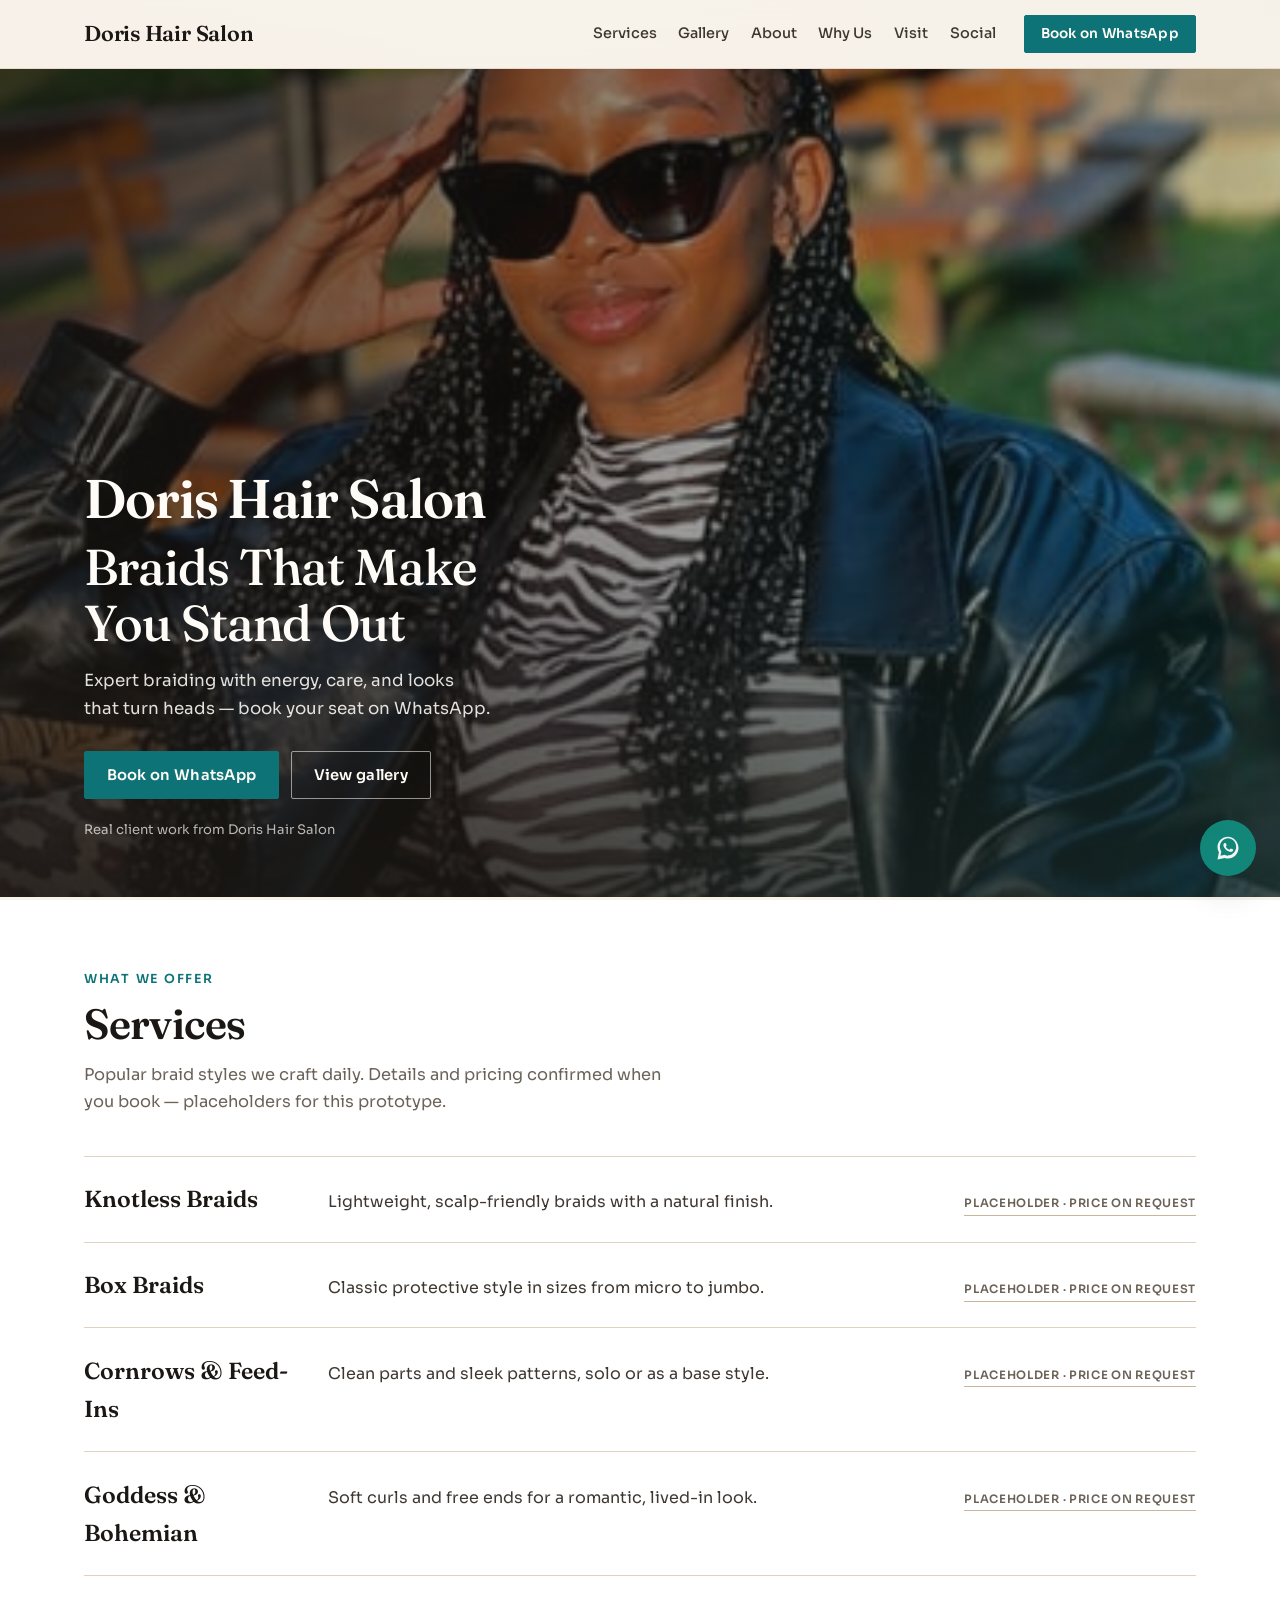
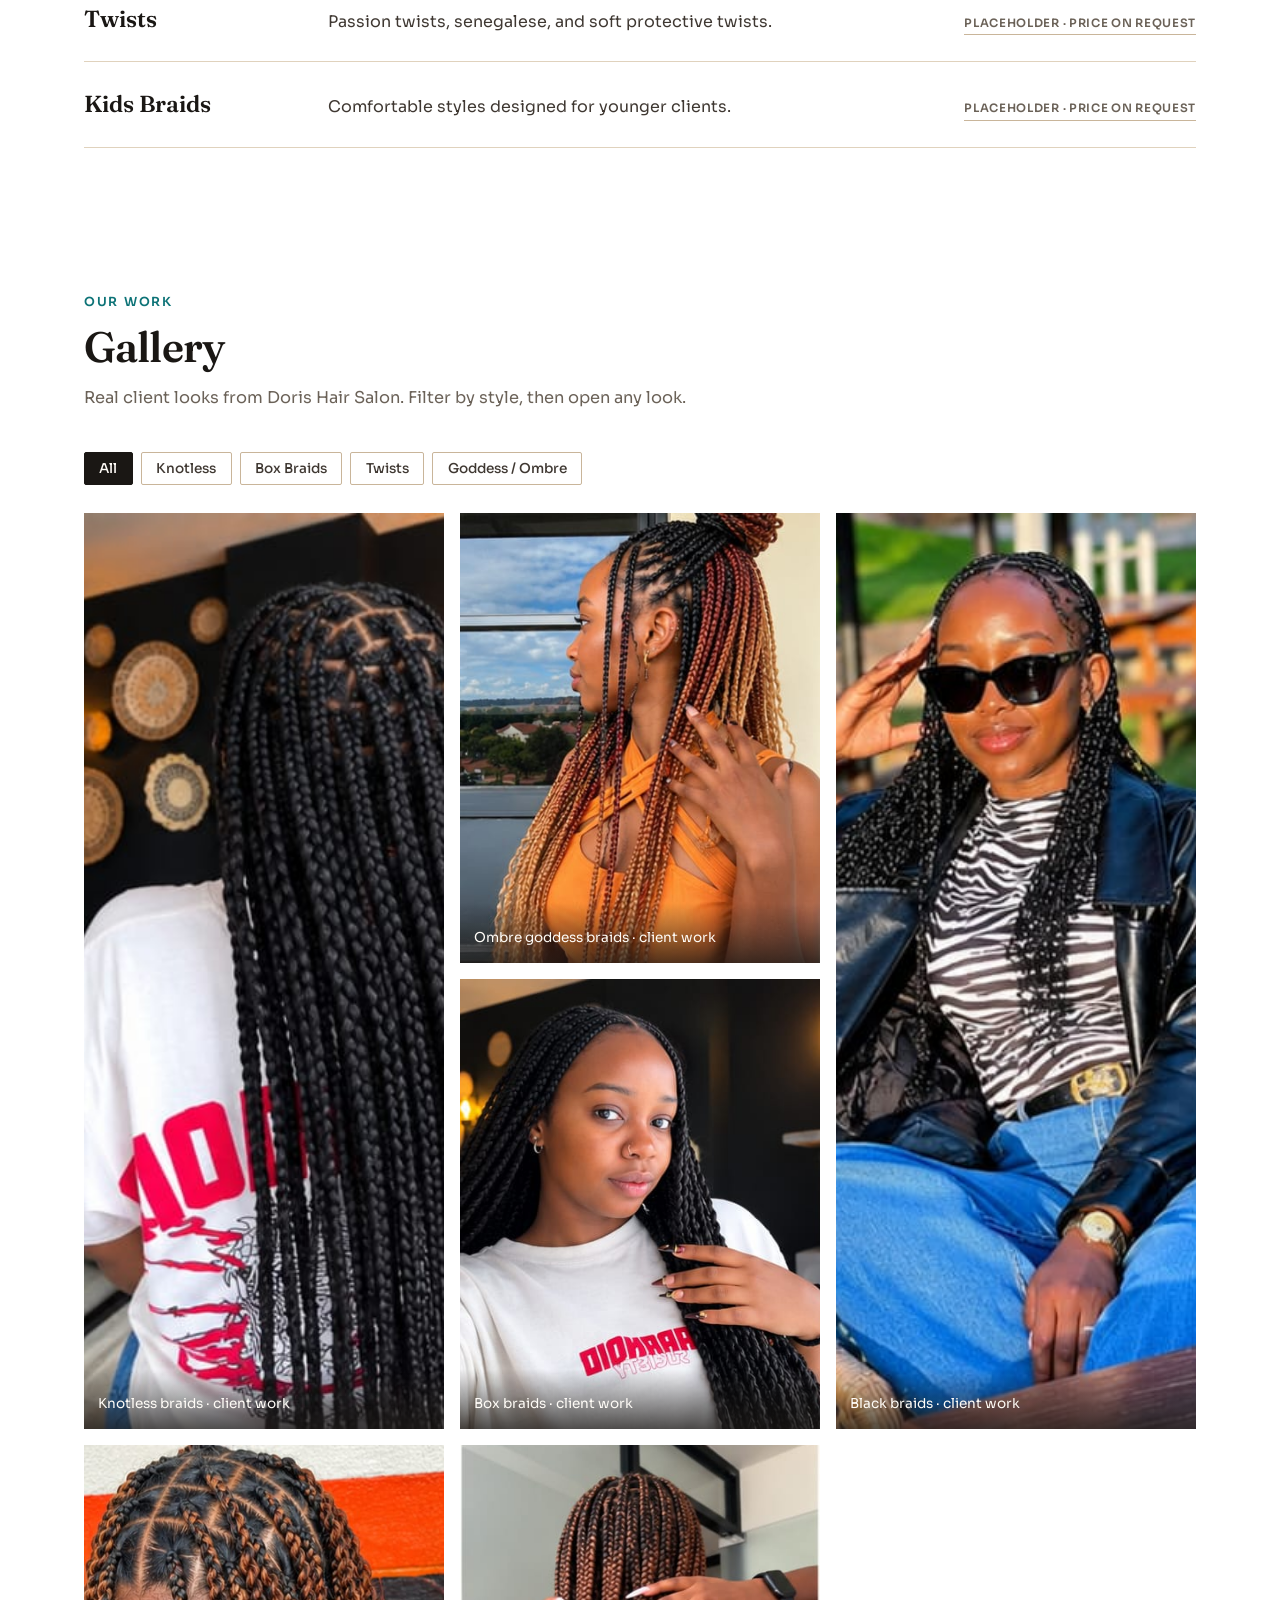
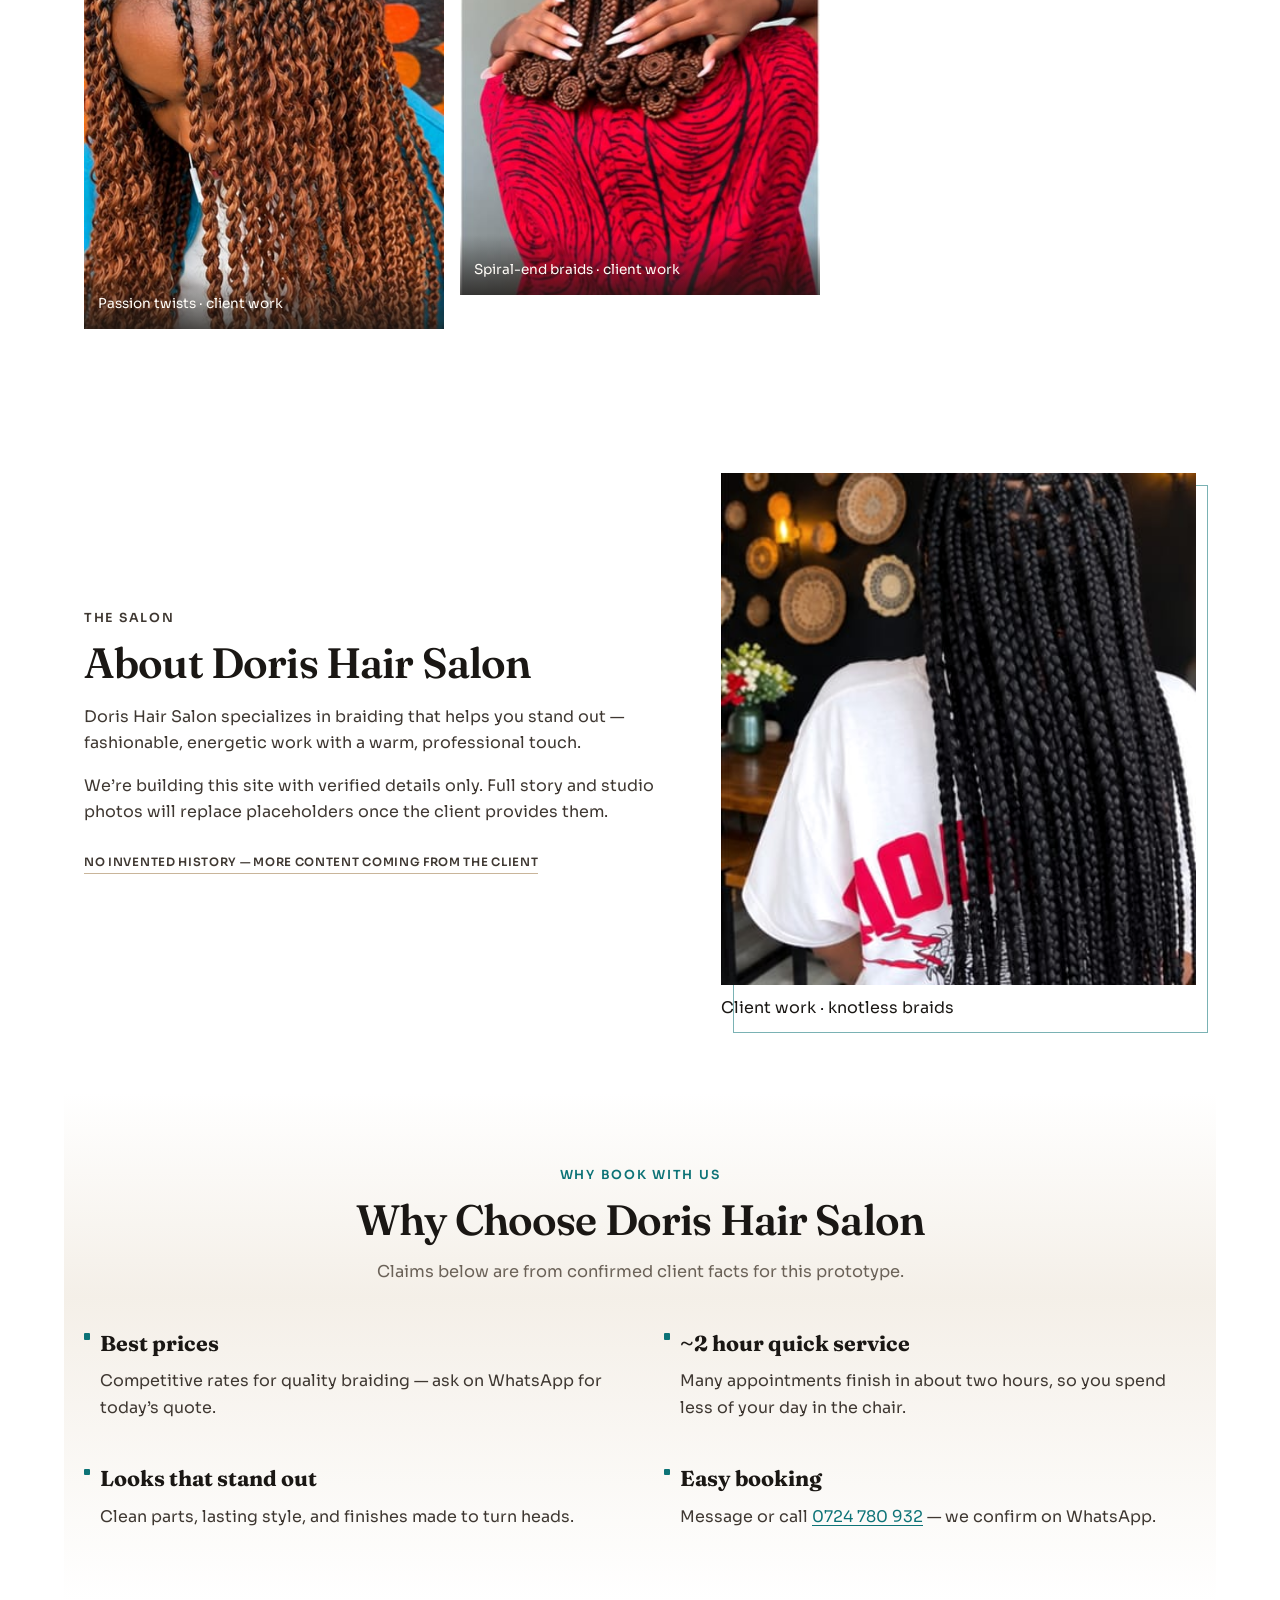
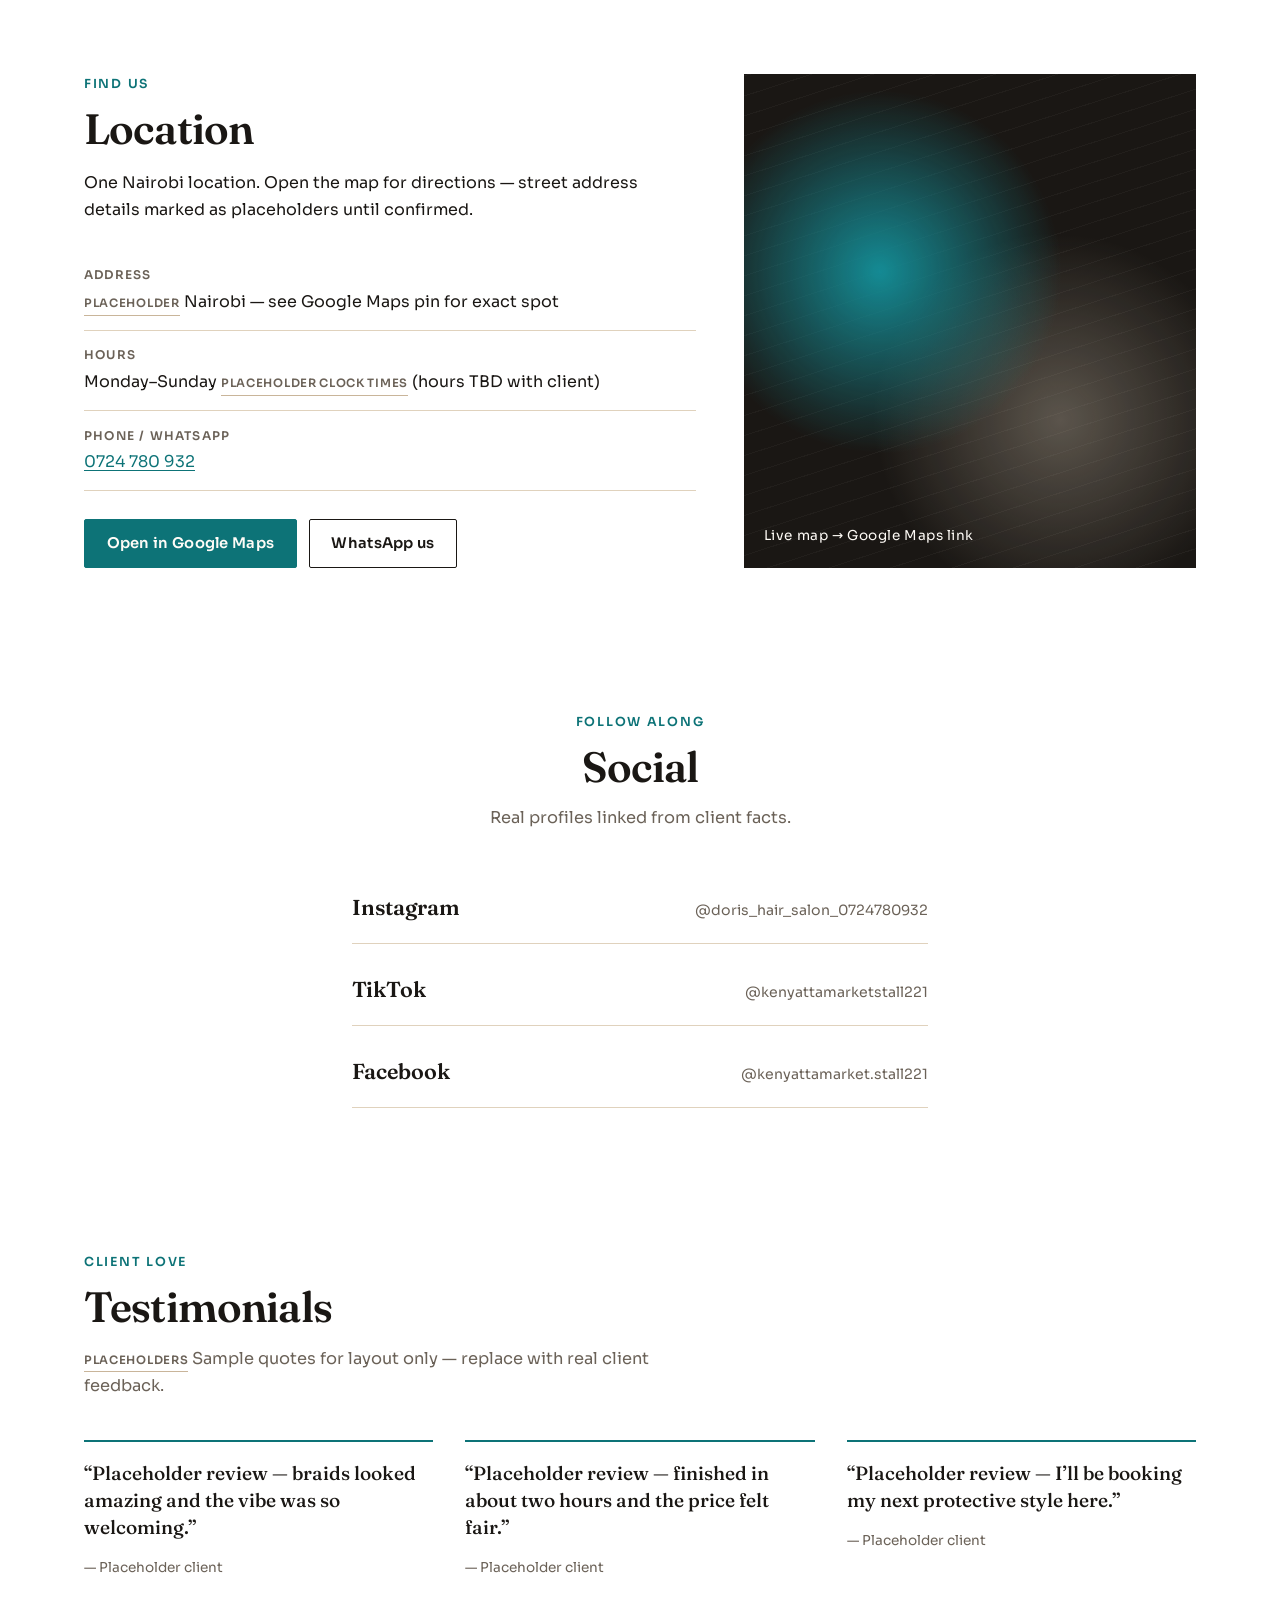
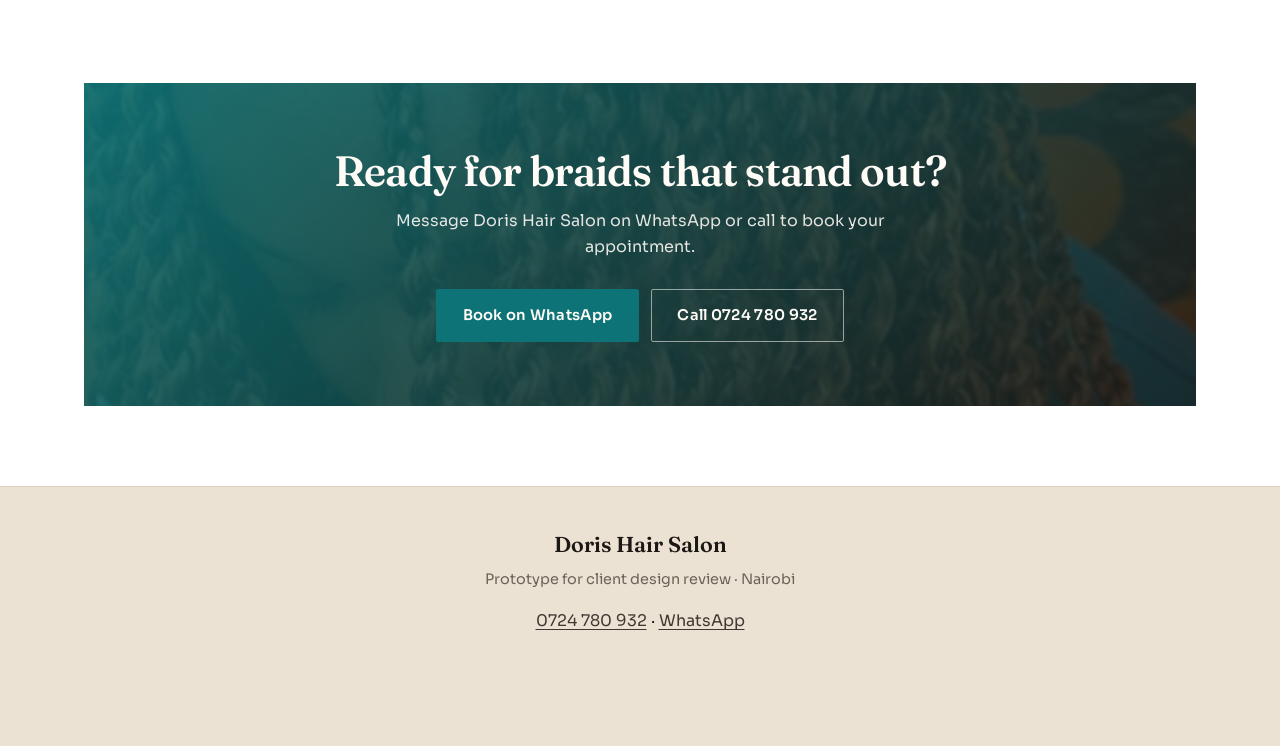
==== commit 48bc9a97: "Use client braid photos and fix Netlify publish path Swap stock hero/gallery for real Doris Hair Sal" ====
--- a/doris-hair-salon/index.html
+++ b/doris-hair-salon/index.html
@@ -38,10 +38,10 @@
     <section class="hero" aria-labelledby="hero-heading">
       <div class="hero__media" aria-hidden="true">
         <img
-          src="https://images.pexels.com/photos/3993449/pexels-photo-3993449.jpeg?auto=compress&cs=tinysrgb&w=1920"
+          src="images/03-black-braids-outdoor.jpg"
           alt=""
-          width="1920"
-          height="1280"
+          width="1200"
+          height="1600"
           fetchpriority="high"
         />
         <div class="hero__veil"></div>
@@ -54,7 +54,7 @@
           <a class="btn btn--accent" href="https://wa.me/254724780932?text=Hi%20Doris%20Hair%20Salon%2C%20I%27d%20like%20to%20book%20an%20appointment" target="_blank" rel="noopener noreferrer">Book on WhatsApp</a>
           <a class="btn btn--ghost" href="#gallery">View gallery</a>
         </div>
-        <p class="hero__note"><span class="label-tag">Placeholder image</span> Client photos coming soon</p>
+        <p class="hero__note">Real client work from Doris Hair Salon</p>
       </div>
     </section>
 
@@ -102,15 +102,14 @@
       <div class="section__intro">
         <p class="eyebrow">Our work</p>
         <h2 id="gallery-heading">Gallery</h2>
-        <p class="section__dek">Stand-in photos until Doris Hair Salon client images arrive. Filter by style, then open any look.</p>
+        <p class="section__dek">Real client looks from Doris Hair Salon. Filter by style, then open any look.</p>
       </div>
       <div class="gallery-filters" role="group" aria-label="Filter gallery by style">
         <button type="button" class="filter-btn is-active" data-filter="all" aria-pressed="true">All</button>
         <button type="button" class="filter-btn" data-filter="knotless" aria-pressed="false">Knotless</button>
         <button type="button" class="filter-btn" data-filter="box" aria-pressed="false">Box Braids</button>
-        <button type="button" class="filter-btn" data-filter="cornrows" aria-pressed="false">Cornrows</button>
         <button type="button" class="filter-btn" data-filter="twists" aria-pressed="false">Twists</button>
-        <button type="button" class="filter-btn" data-filter="goddess" aria-pressed="false">Goddess</button>
+        <button type="button" class="filter-btn" data-filter="goddess" aria-pressed="false">Goddess / Ombre</button>
       </div>
       <div class="gallery-grid" data-gallery-grid>
         <!-- Populated by js/gallery.js -->
@@ -129,13 +128,13 @@
         </div>
         <figure class="about__figure">
           <img
-            src="https://images.pexels.com/photos/1813272/pexels-photo-1813272.jpeg?auto=compress&cs=tinysrgb&w=900"
-            alt="Placeholder: warm salon-style interior with styling chairs"
+            src="images/01-knotless-black-back.jpg"
+            alt="Client with long black knotless braids, neat parts, studio setting"
             width="900"
-            height="1100"
+            height="1200"
             loading="lazy"
           />
-          <figcaption><span class="label-tag">Placeholder image</span></figcaption>
+          <figcaption>Client work · knotless braids</figcaption>
         </figure>
       </div>
     </section>
--- a/doris-hair-salon/css/styles.css
+++ b/doris-hair-salon/css/styles.css
@@ -363,7 +363,7 @@
   width: 100%;
   height: 100%;
   object-fit: cover;
-  object-position: center 25%;
+  object-position: center 20%;
   transform: scale(1.04);
   animation: heroDrift 18s var(--ease) infinite alternate;
 }
@@ -915,7 +915,7 @@
 .cta-final__inner {
   background:
     linear-gradient(135deg, rgba(13, 115, 119, 0.92), rgba(26, 23, 20, 0.88)),
-    url("https://images.pexels.com/photos/3992874/pexels-photo-3992874.jpeg?auto=compress&cs=tinysrgb&w=1400") center/cover;
+    url("../images/05-copper-box-twists.jpg") center/cover;
   color: var(--white);
   padding: clamp(2.5rem, 6vw, 4rem) clamp(1.25rem, 4vw, 3rem);
   text-align: center;
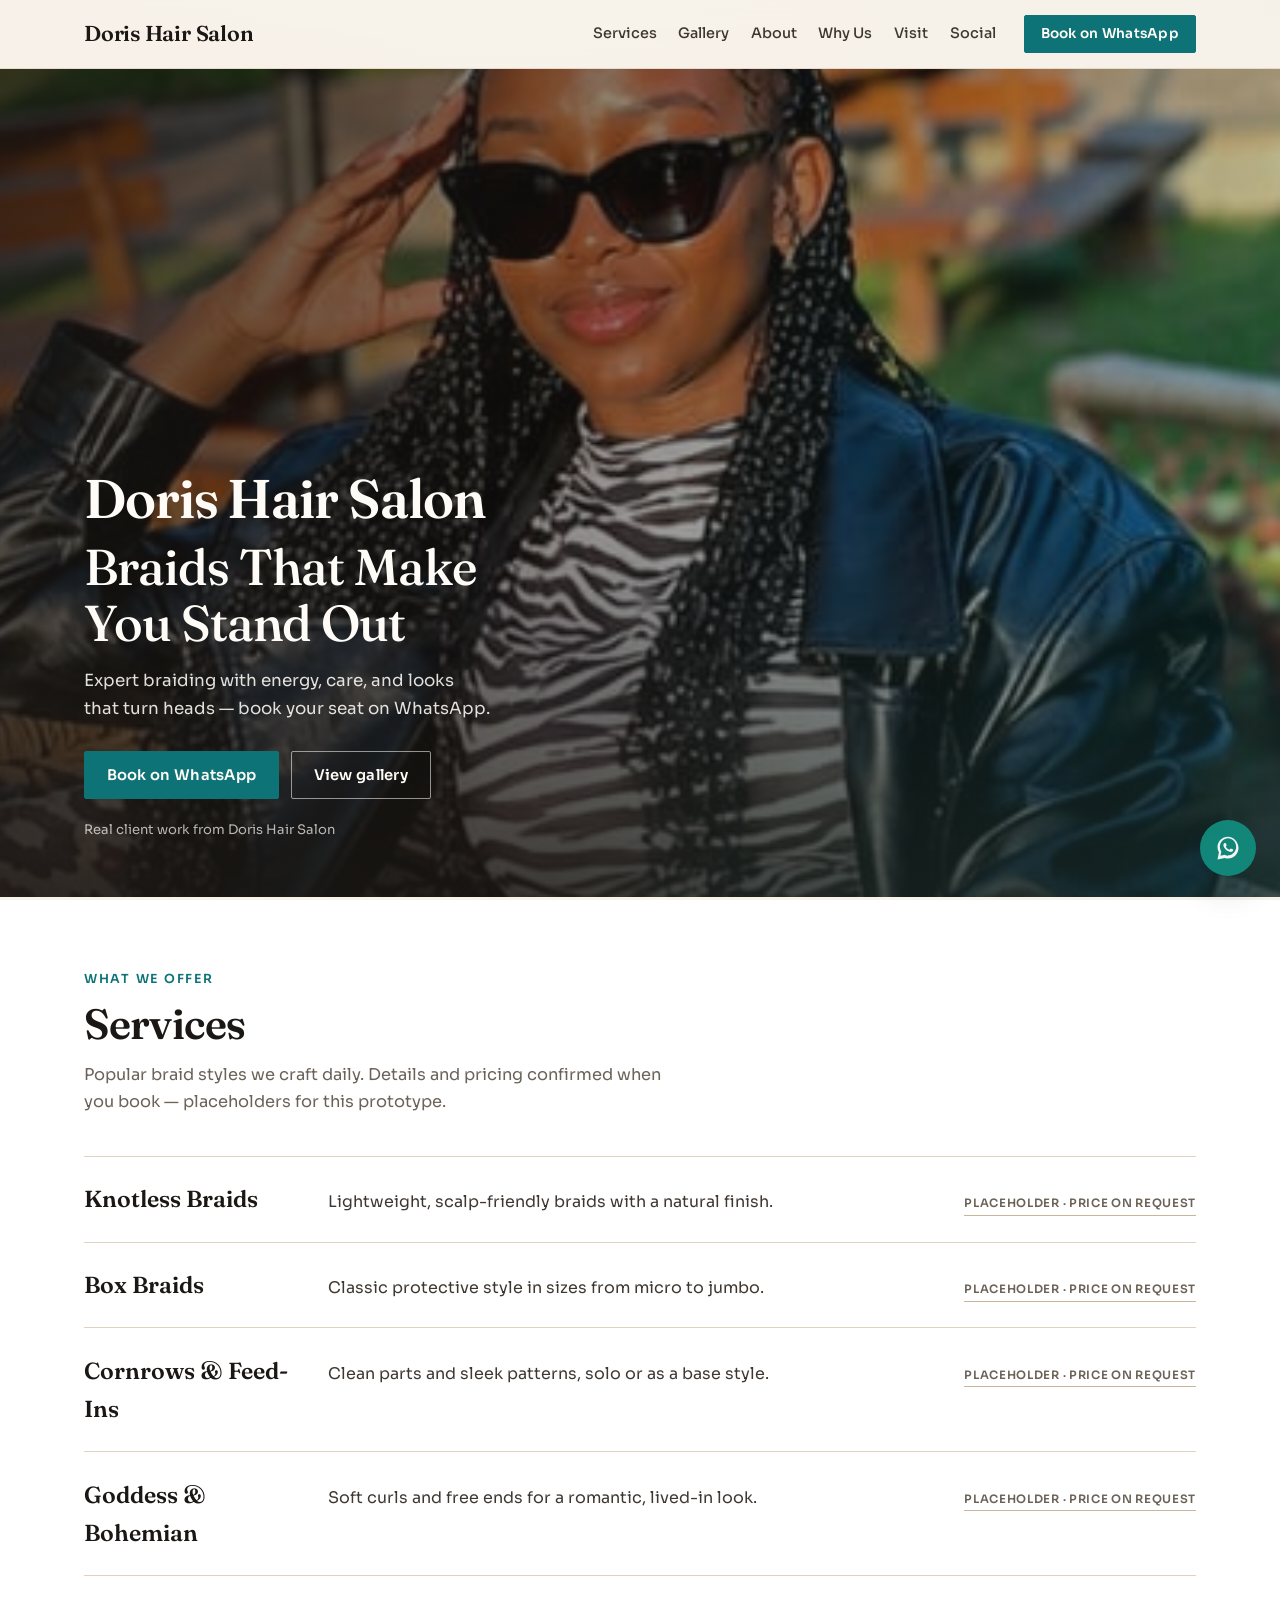
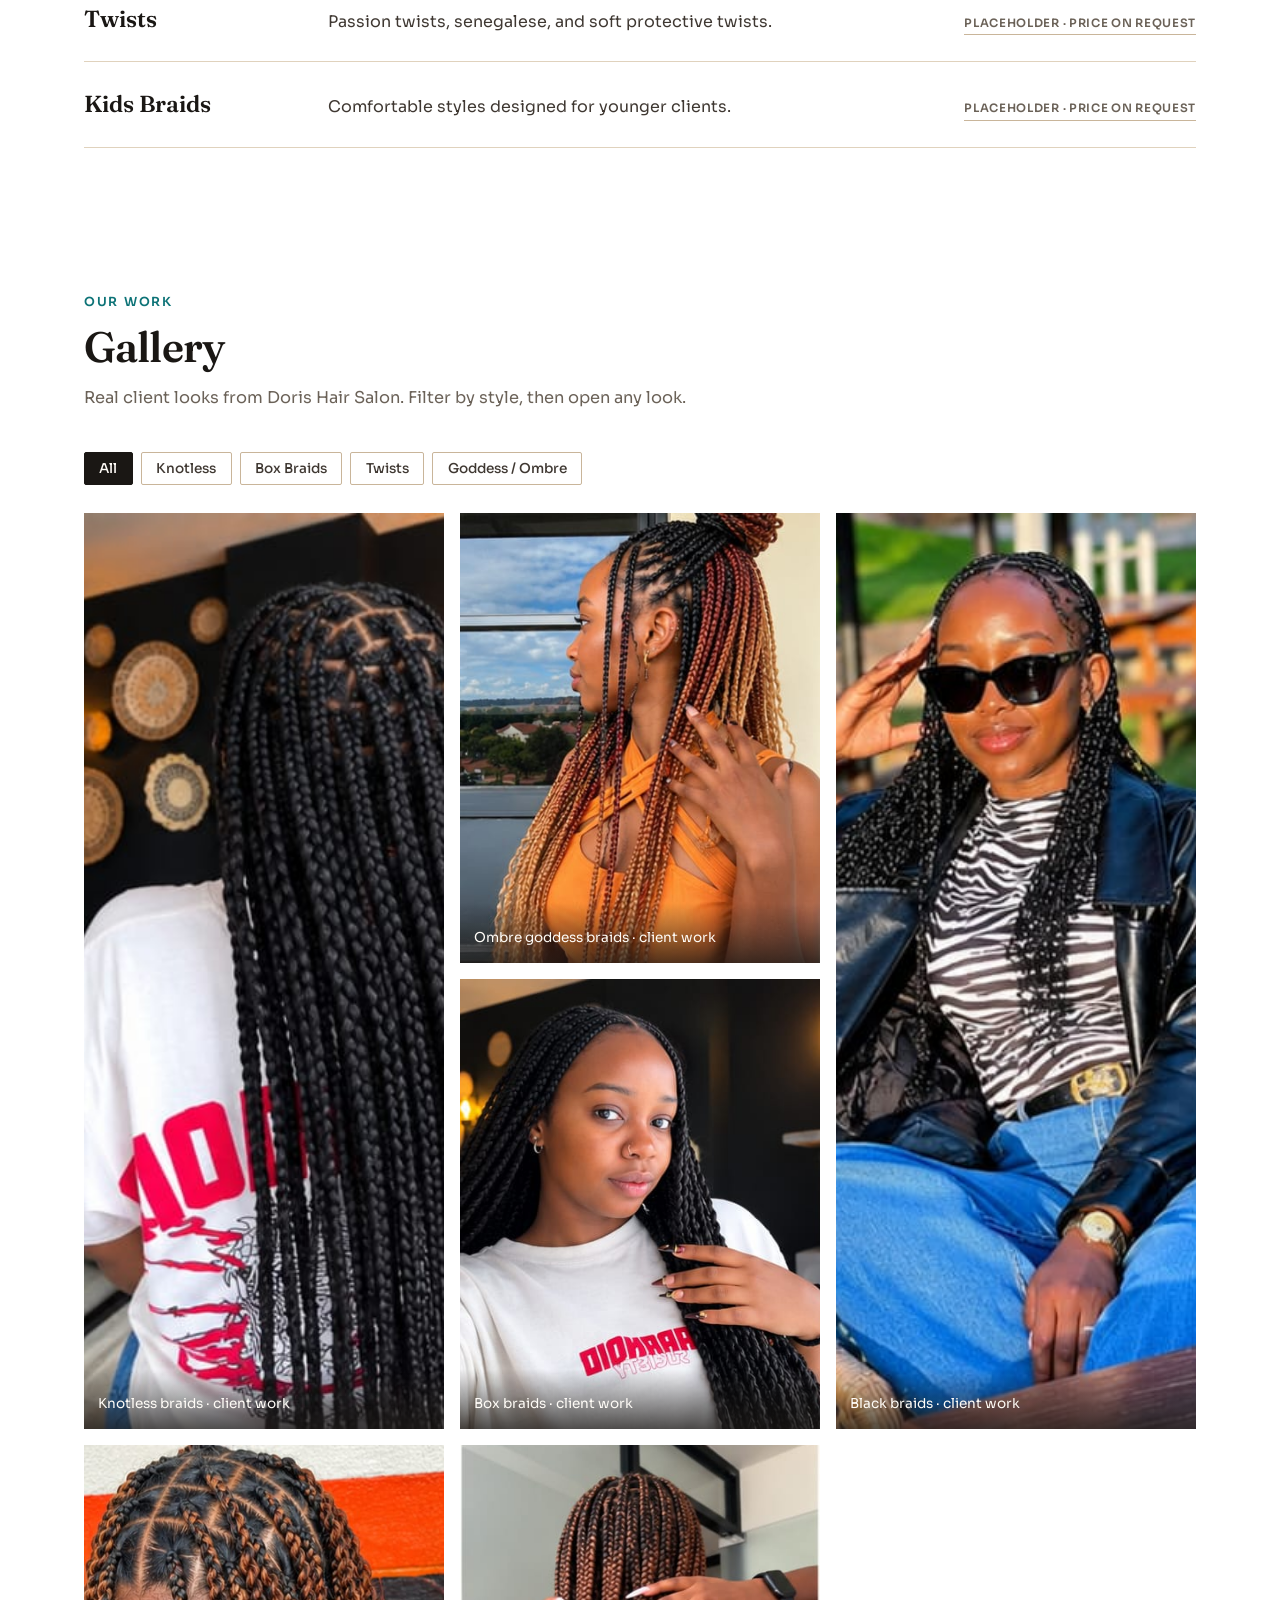
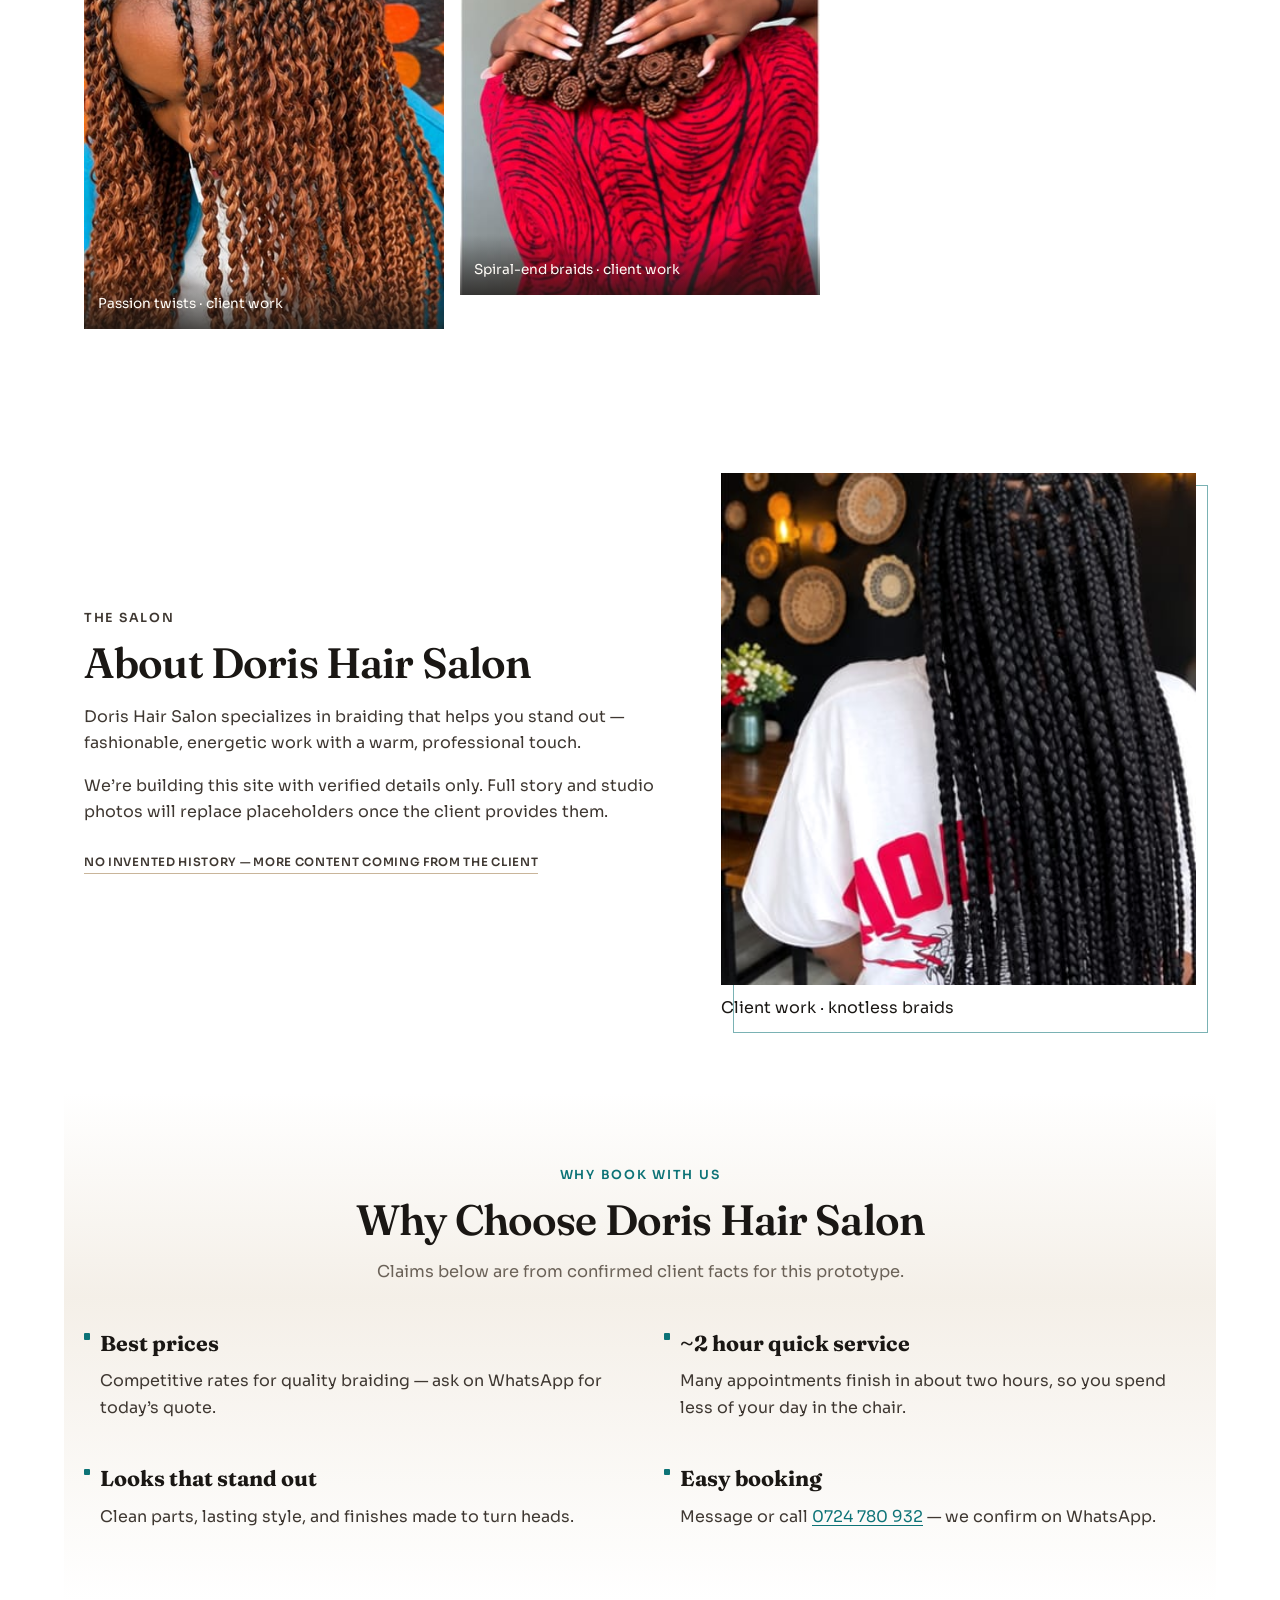
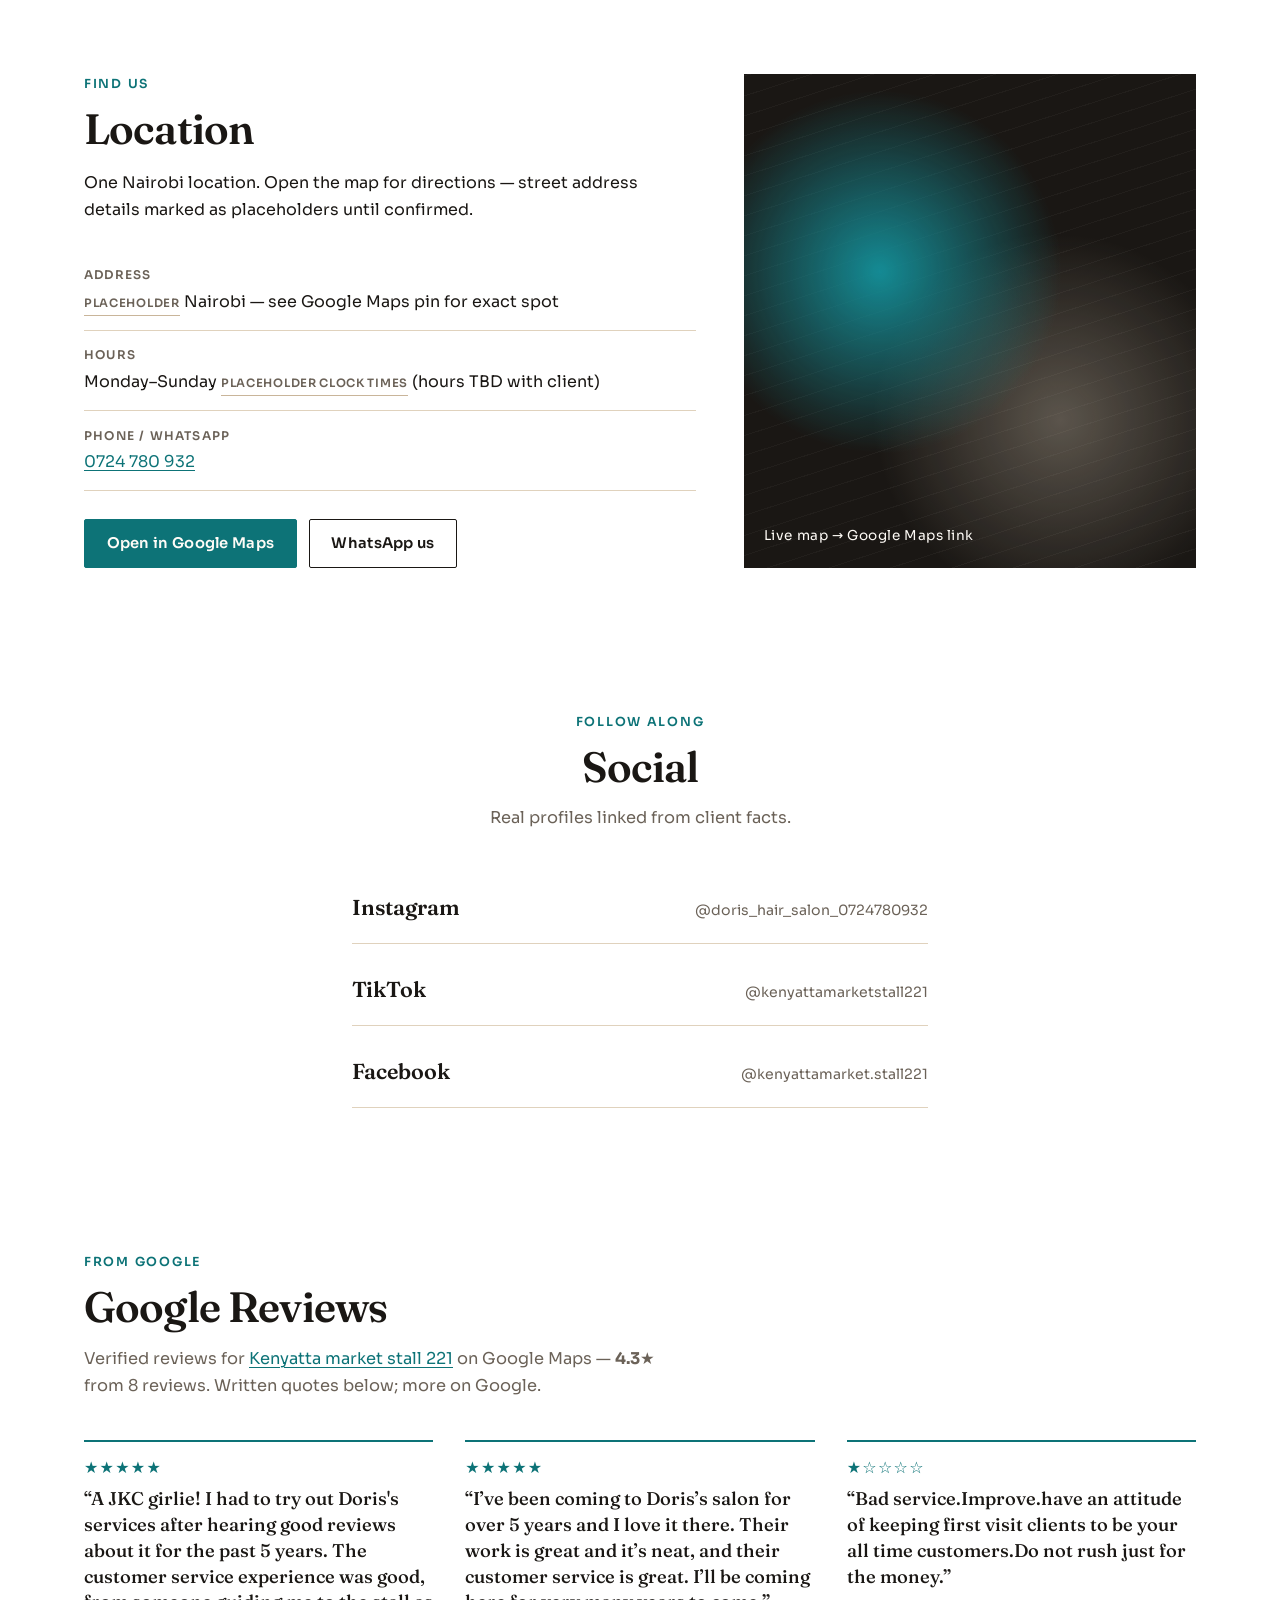
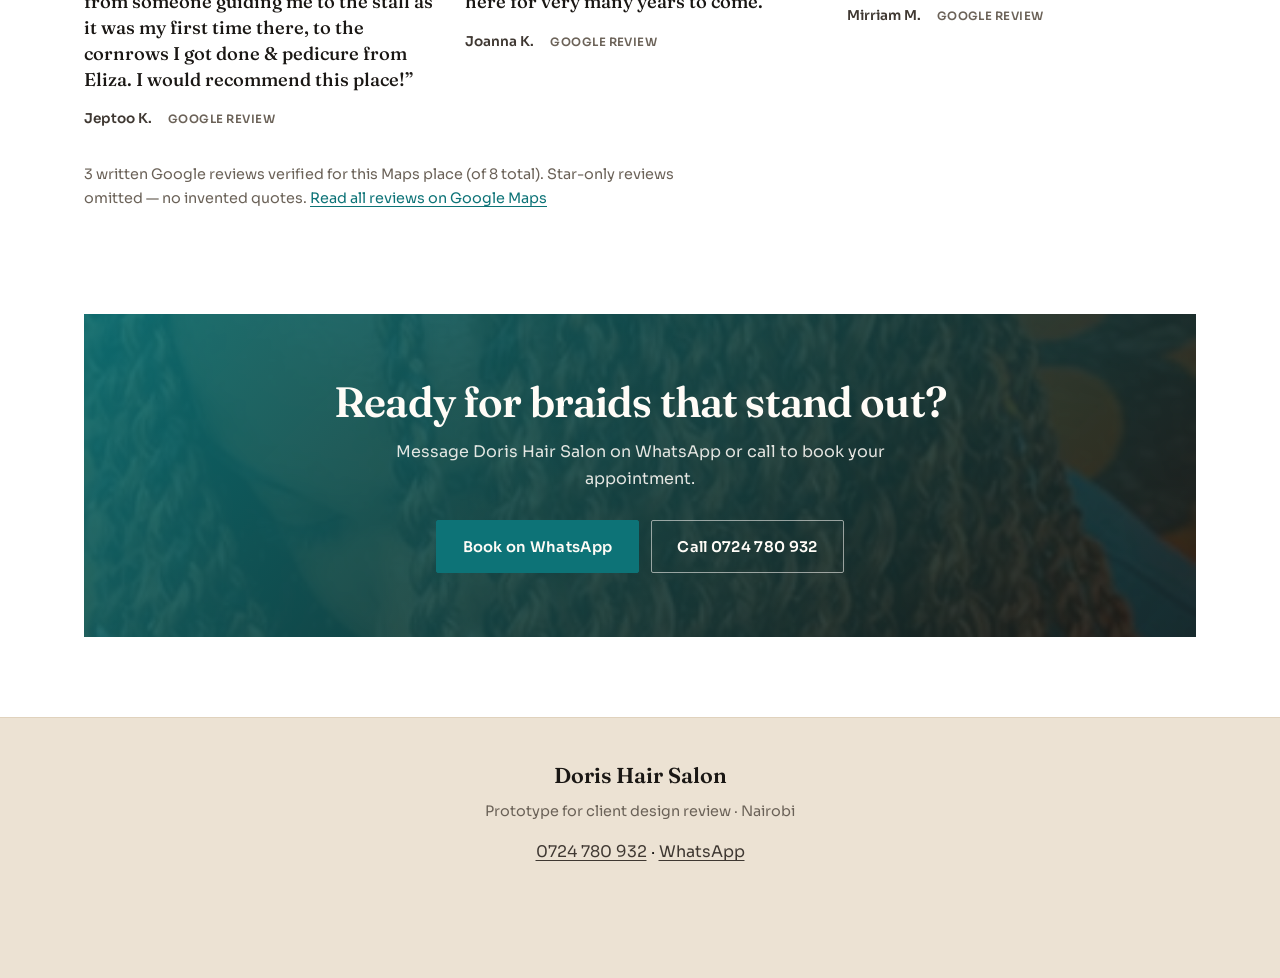
==== commit c7ad2f5b: "Replace placeholder testimonials with Google reviews Show three verified written reviews from the Ke" ====
--- a/doris-hair-salon/index.html
+++ b/doris-hair-salon/index.html
@@ -225,32 +225,63 @@
       </ul>
     </section>
 
-    <section class="section testimonials" id="testimonials" aria-labelledby="testimonials-heading">
+    <section class="section reviews" id="reviews" aria-labelledby="reviews-heading">
       <div class="section__intro">
-        <p class="eyebrow">Client love</p>
-        <h2 id="testimonials-heading">Testimonials</h2>
-        <p class="section__dek"><span class="label-tag">Placeholders</span> Sample quotes for layout only — replace with real client feedback.</p>
-      </div>
-      <ul class="testimonial-list">
-        <li>
-          <blockquote>
-            <p>“Placeholder review — braids looked amazing and the vibe was so welcoming.”</p>
-            <footer>— <cite>Placeholder client</cite></footer>
-          </blockquote>
-        </li>
-        <li>
-          <blockquote>
-            <p>“Placeholder review — finished in about two hours and the price felt fair.”</p>
-            <footer>— <cite>Placeholder client</cite></footer>
-          </blockquote>
-        </li>
-        <li>
-          <blockquote>
-            <p>“Placeholder review — I’ll be booking my next protective style here.”</p>
-            <footer>— <cite>Placeholder client</cite></footer>
-          </blockquote>
+        <p class="eyebrow">From Google</p>
+        <h2 id="reviews-heading">Google Reviews</h2>
+        <p class="section__dek">
+          Verified reviews for <a href="https://maps.app.goo.gl/y3WsPzvRbGHKfVNd7" target="_blank" rel="noopener noreferrer">Kenyatta market stall 221</a>
+          on Google Maps — <strong>4.3★</strong> from 8 reviews. Written quotes below; more on Google.
+        </p>
+      </div>
+      <ul class="review-list">
+        <li>
+          <article class="review-card">
+            <p class="review-card__stars" aria-label="5 out of 5 stars">
+              <span aria-hidden="true">★★★★★</span>
+            </p>
+            <blockquote>
+              <p>“A JKC girlie! I had to try out Doris's services after hearing good reviews about it for the past 5 years. The customer service experience was good, from someone guiding me to the stall as it was my first time there, to the cornrows I got done &amp; pedicure from Eliza. I would recommend this place!”</p>
+            </blockquote>
+            <footer class="review-card__meta">
+              <cite>Jeptoo K.</cite>
+              <span class="review-card__source">Google review</span>
+            </footer>
+          </article>
+        </li>
+        <li>
+          <article class="review-card">
+            <p class="review-card__stars" aria-label="5 out of 5 stars">
+              <span aria-hidden="true">★★★★★</span>
+            </p>
+            <blockquote>
+              <p>“I’ve been coming to Doris’s salon for over 5 years and I love it there. Their work is great and it’s neat, and their customer service is great. I’ll be coming here for very many years to come.”</p>
+            </blockquote>
+            <footer class="review-card__meta">
+              <cite>Joanna K.</cite>
+              <span class="review-card__source">Google review</span>
+            </footer>
+          </article>
+        </li>
+        <li>
+          <article class="review-card">
+            <p class="review-card__stars" aria-label="1 out of 5 stars">
+              <span aria-hidden="true">★☆☆☆☆</span>
+            </p>
+            <blockquote>
+              <p>“Bad service.Improve.have an attitude of keeping first visit clients to be your all time customers.Do not rush just for the money.”</p>
+            </blockquote>
+            <footer class="review-card__meta">
+              <cite>Mirriam M.</cite>
+              <span class="review-card__source">Google review</span>
+            </footer>
+          </article>
         </li>
       </ul>
+      <p class="reviews-footnote">
+        3 written Google reviews verified for this Maps place (of 8 total). Star-only reviews omitted — no invented quotes.
+        <a href="https://maps.app.goo.gl/y3WsPzvRbGHKfVNd7" target="_blank" rel="noopener noreferrer">Read all reviews on Google Maps</a>
+      </p>
     </section>
 
     <section class="section cta-final" id="book" aria-labelledby="cta-heading">
--- a/doris-hair-salon/css/styles.css
+++ b/doris-hair-salon/css/styles.css
@@ -864,46 +864,80 @@
   word-break: break-all;
 }
 
-/* Testimonials */
-.testimonial-list {
+/* Google Reviews */
+.review-list {
   list-style: none;
   margin: 0;
   padding: 0;
   display: grid;
-  gap: 1.5rem;
+  gap: 1.75rem;
 }
 
 @media (min-width: 800px) {
-  .testimonial-list {
+  .review-list {
     grid-template-columns: repeat(3, 1fr);
     gap: 2rem;
   }
 }
 
-.testimonial-list blockquote {
-  margin: 0;
-  padding: 0;
+.review-card {
   border-top: 2px solid var(--turquoise);
   padding-top: 1.15rem;
 }
 
-.testimonial-list p {
+.review-card__stars {
+  margin: 0 0 0.65rem;
+  color: var(--turquoise);
+  letter-spacing: 0.08em;
+  font-size: 1rem;
+  line-height: 1;
+}
+
+.review-card blockquote {
+  margin: 0;
+  padding: 0;
+}
+
+.review-card blockquote p {
   margin: 0 0 1rem;
   font-family: var(--font-display);
-  font-size: 1.2rem;
+  font-size: 1.15rem;
   font-weight: 500;
   line-height: 1.4;
   color: var(--charcoal);
 }
 
-.testimonial-list footer {
+.review-card__meta {
+  display: flex;
+  flex-wrap: wrap;
+  gap: 0.5rem 1rem;
+  align-items: baseline;
   font-size: 0.85rem;
   color: var(--muted);
+}
+
+.review-card__meta cite {
   font-style: normal;
-}
-
-.testimonial-list cite {
-  font-style: normal;
+  font-weight: 600;
+  color: var(--charcoal-soft);
+}
+
+.review-card__source {
+  letter-spacing: 0.04em;
+  text-transform: uppercase;
+  font-size: 0.72rem;
+  font-weight: 600;
+}
+
+.reviews-footnote {
+  margin: 2rem 0 0;
+  font-size: 0.9rem;
+  color: var(--muted);
+  max-width: 40rem;
+}
+
+.reviews-footnote a {
+  display: inline;
 }
 
 /* Final CTA */
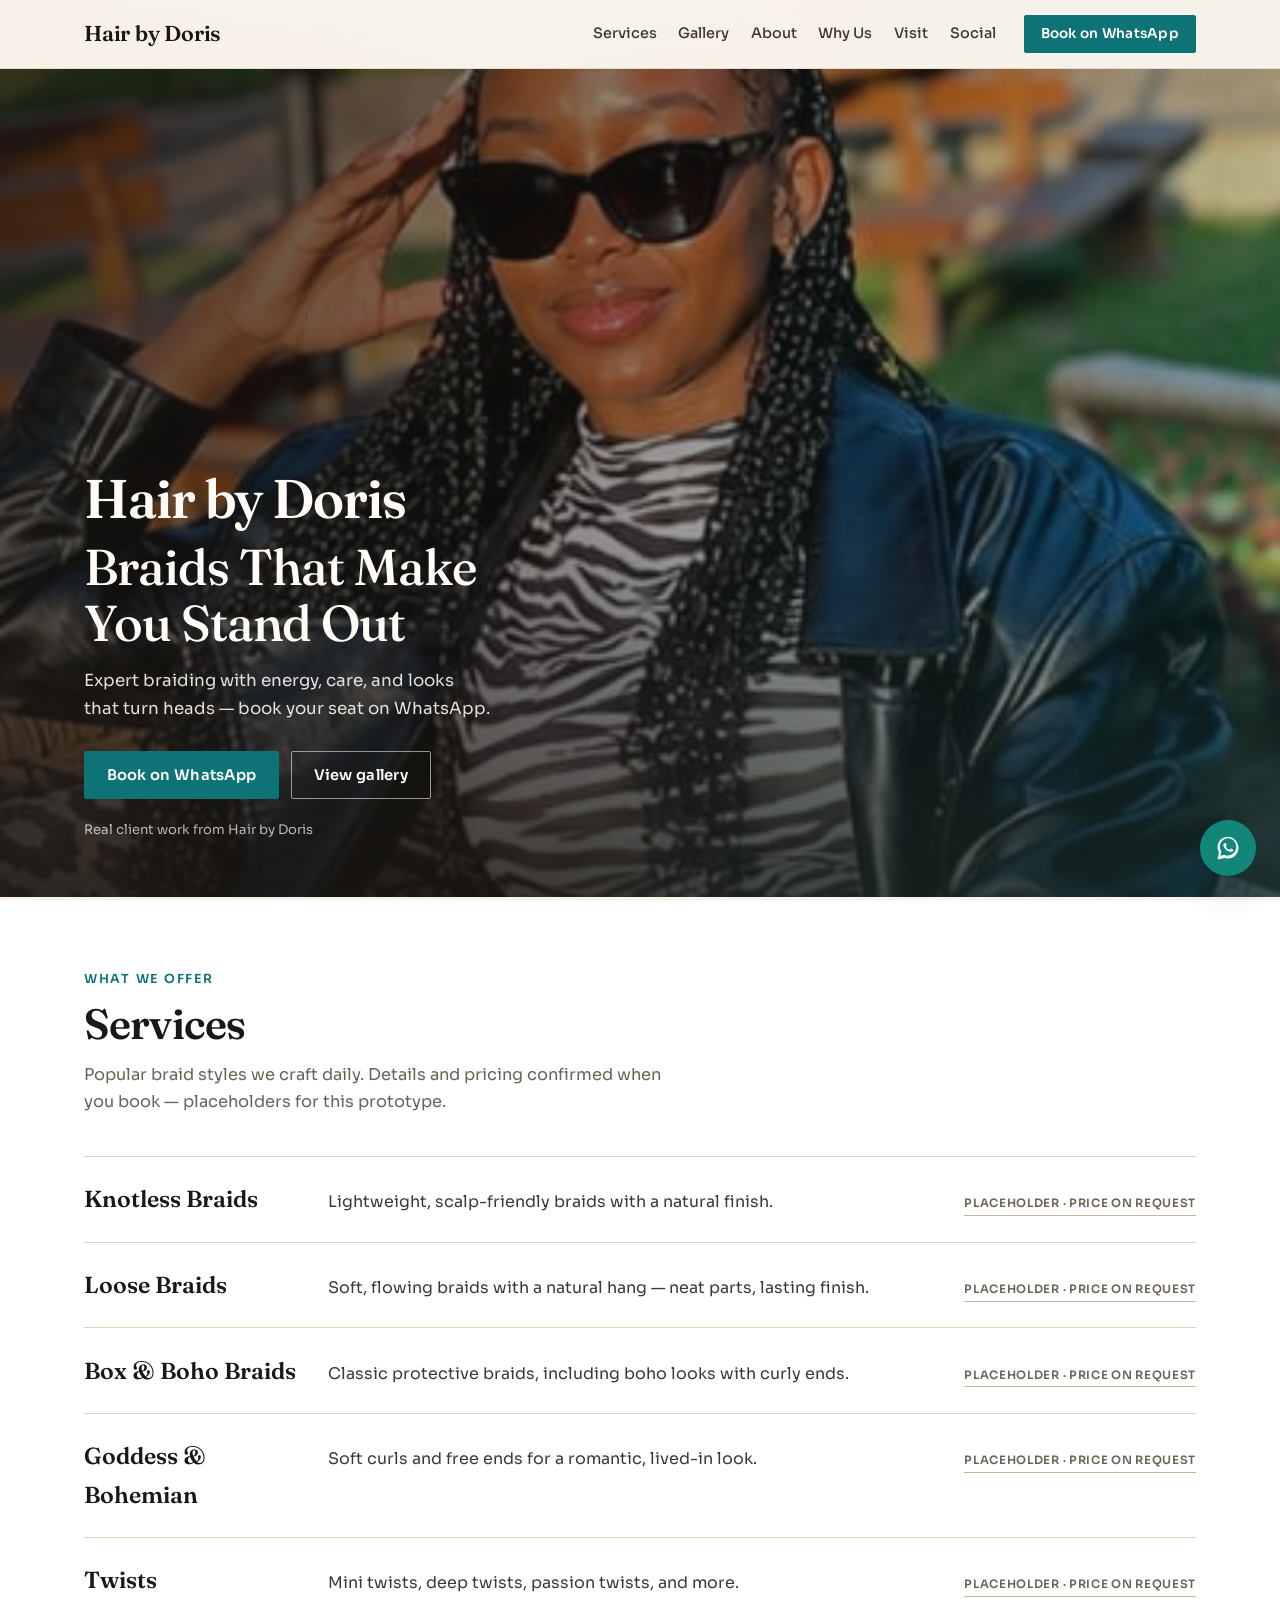
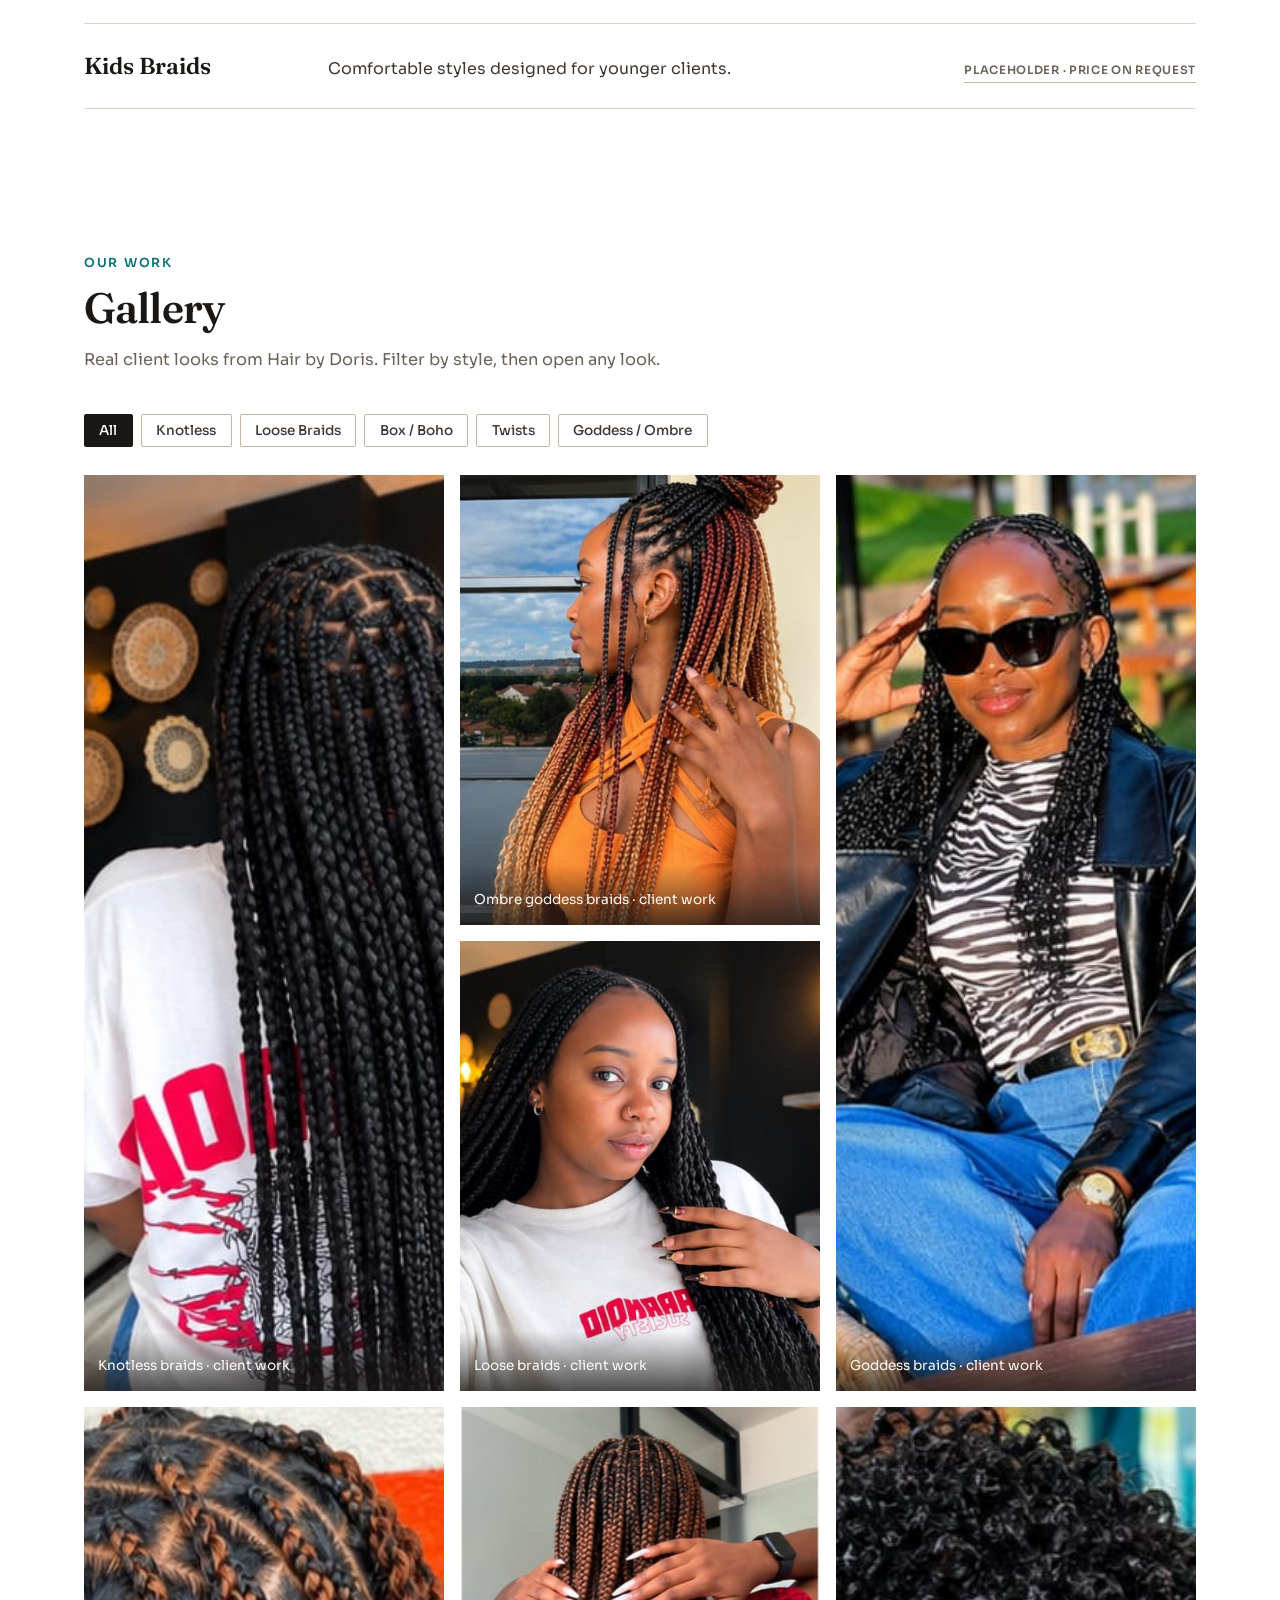
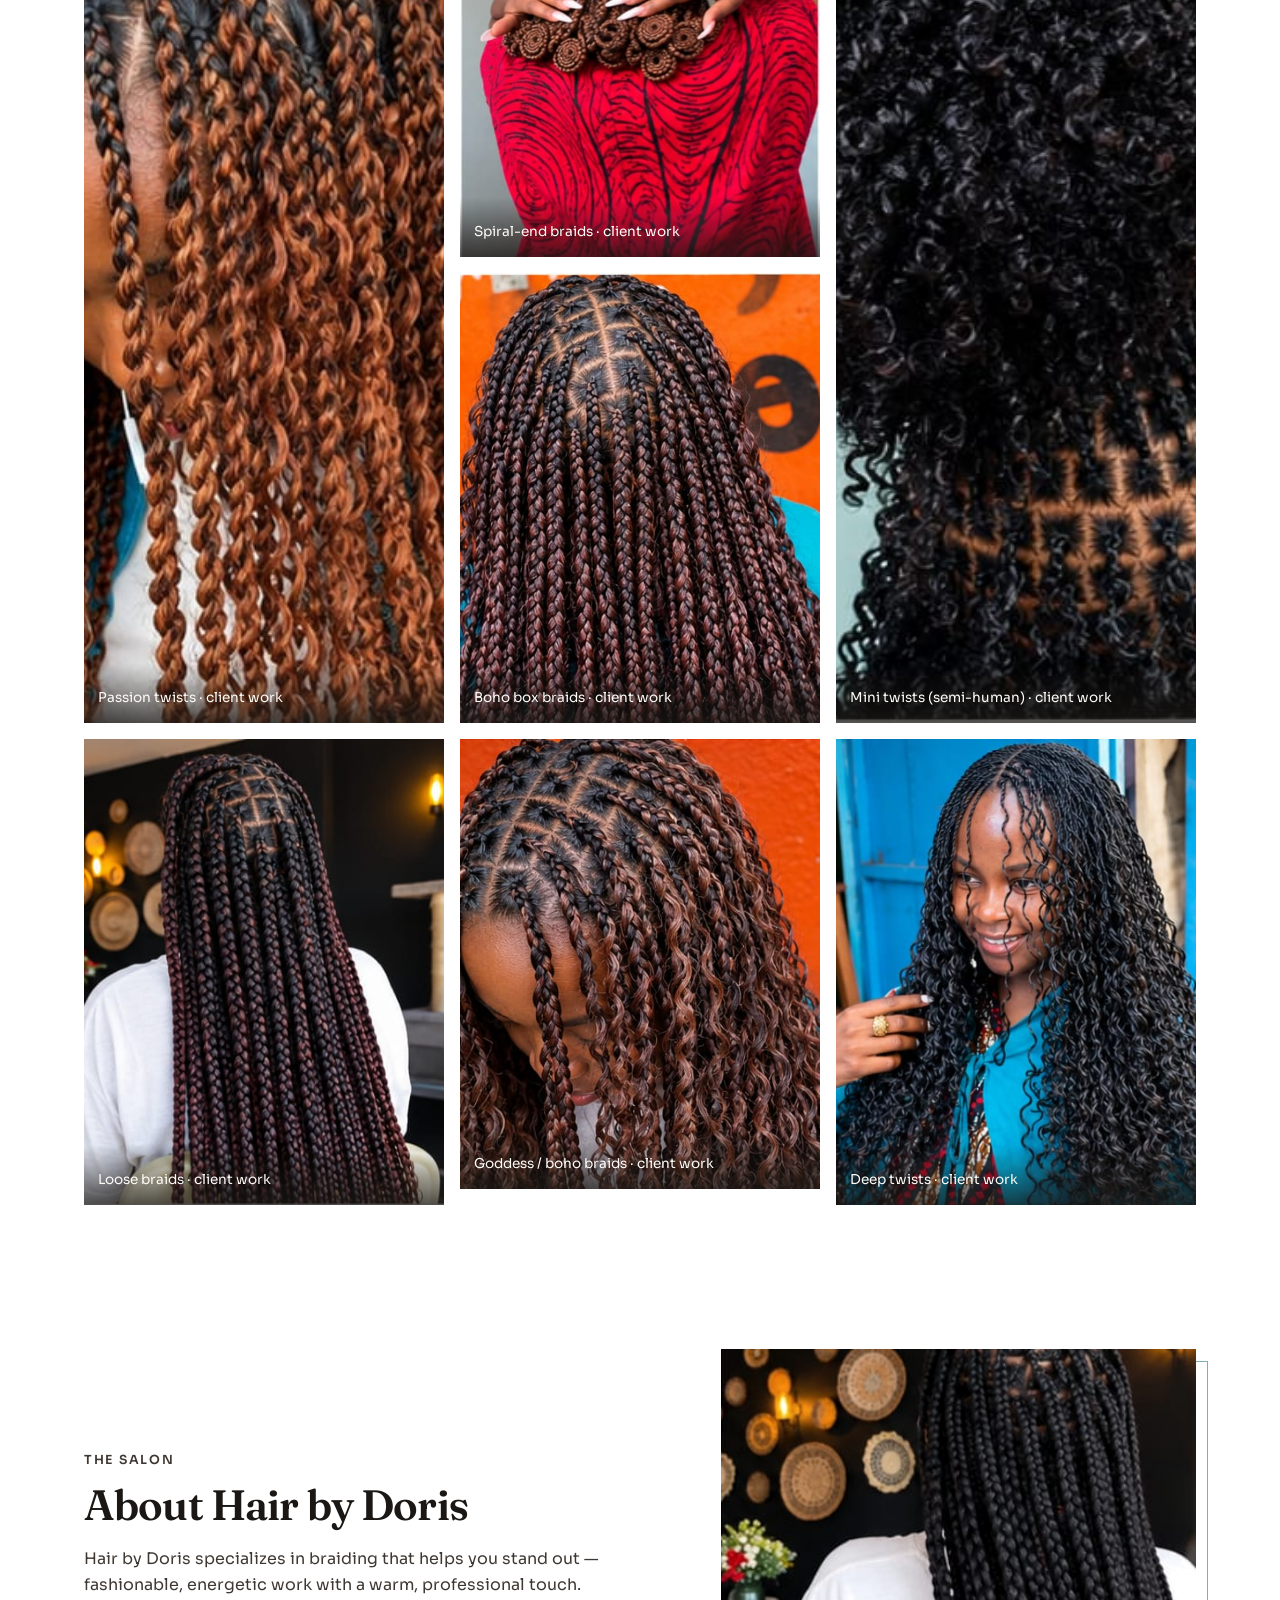
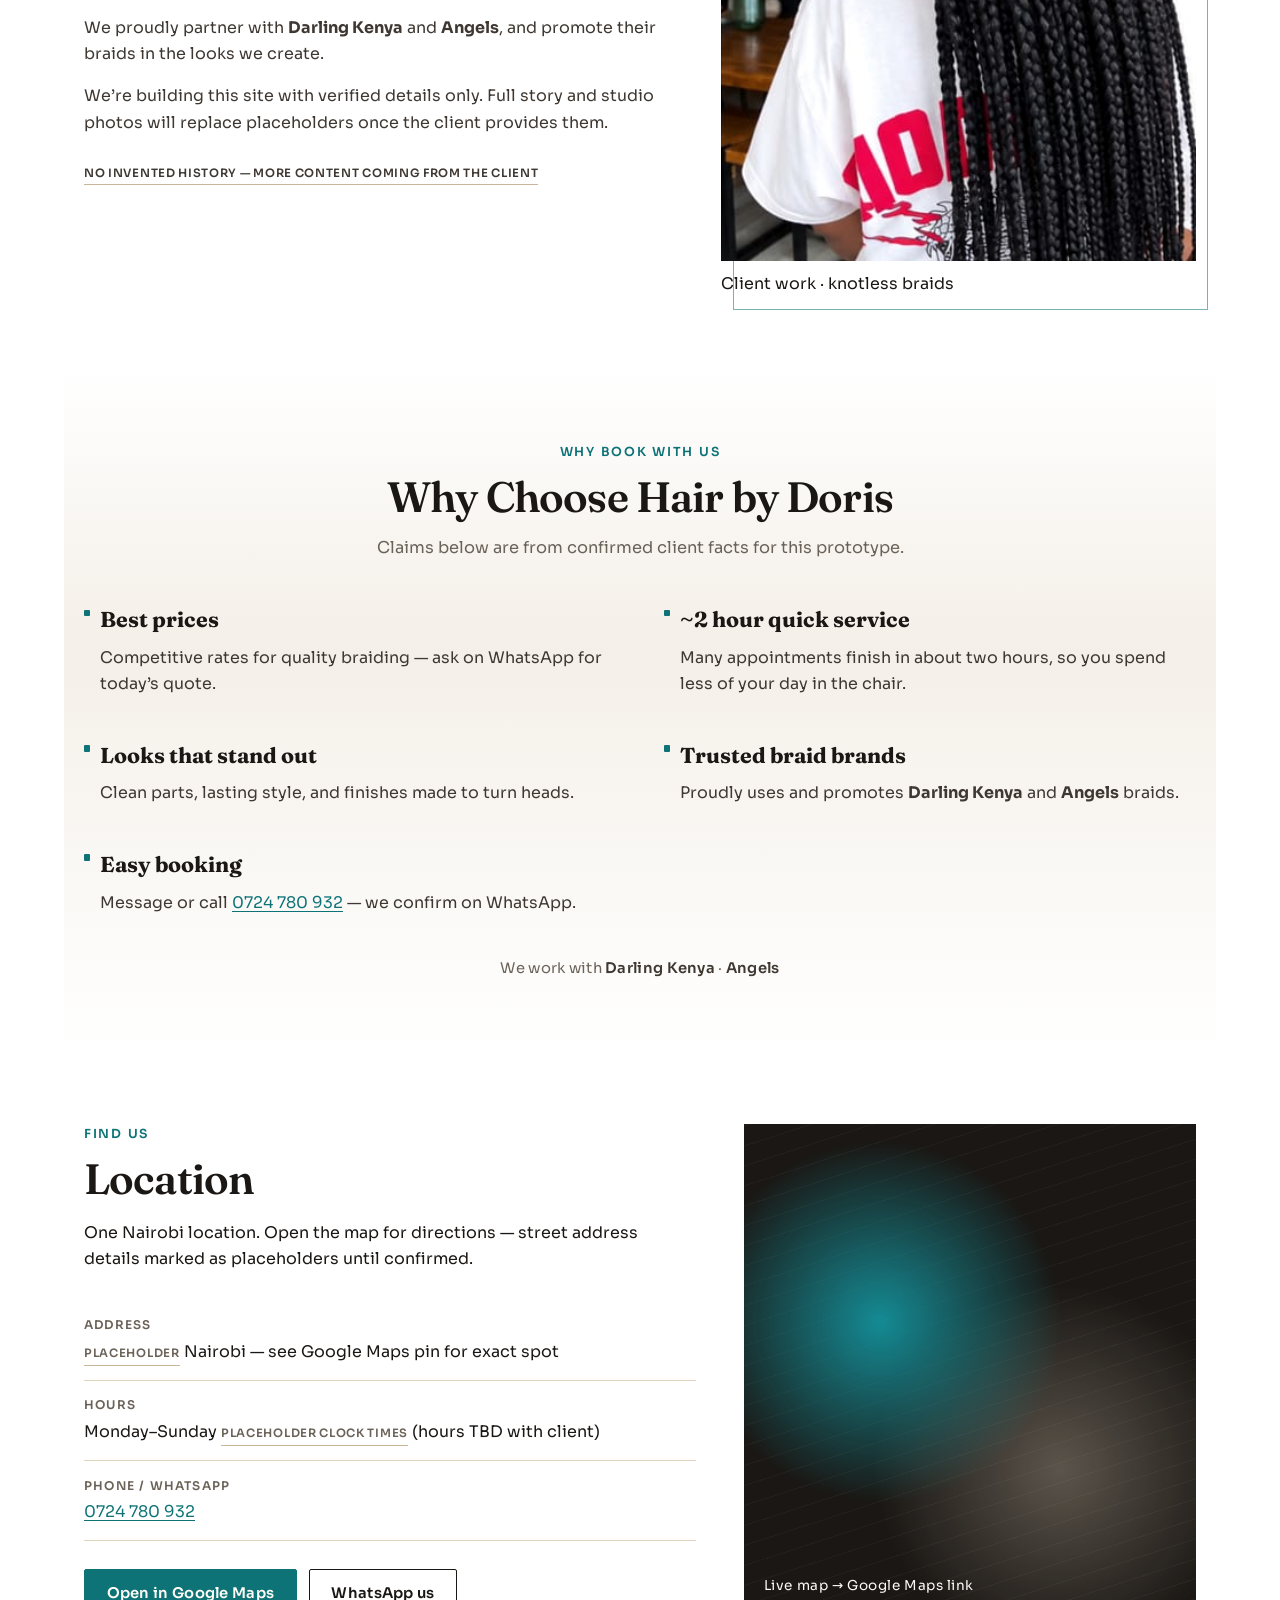
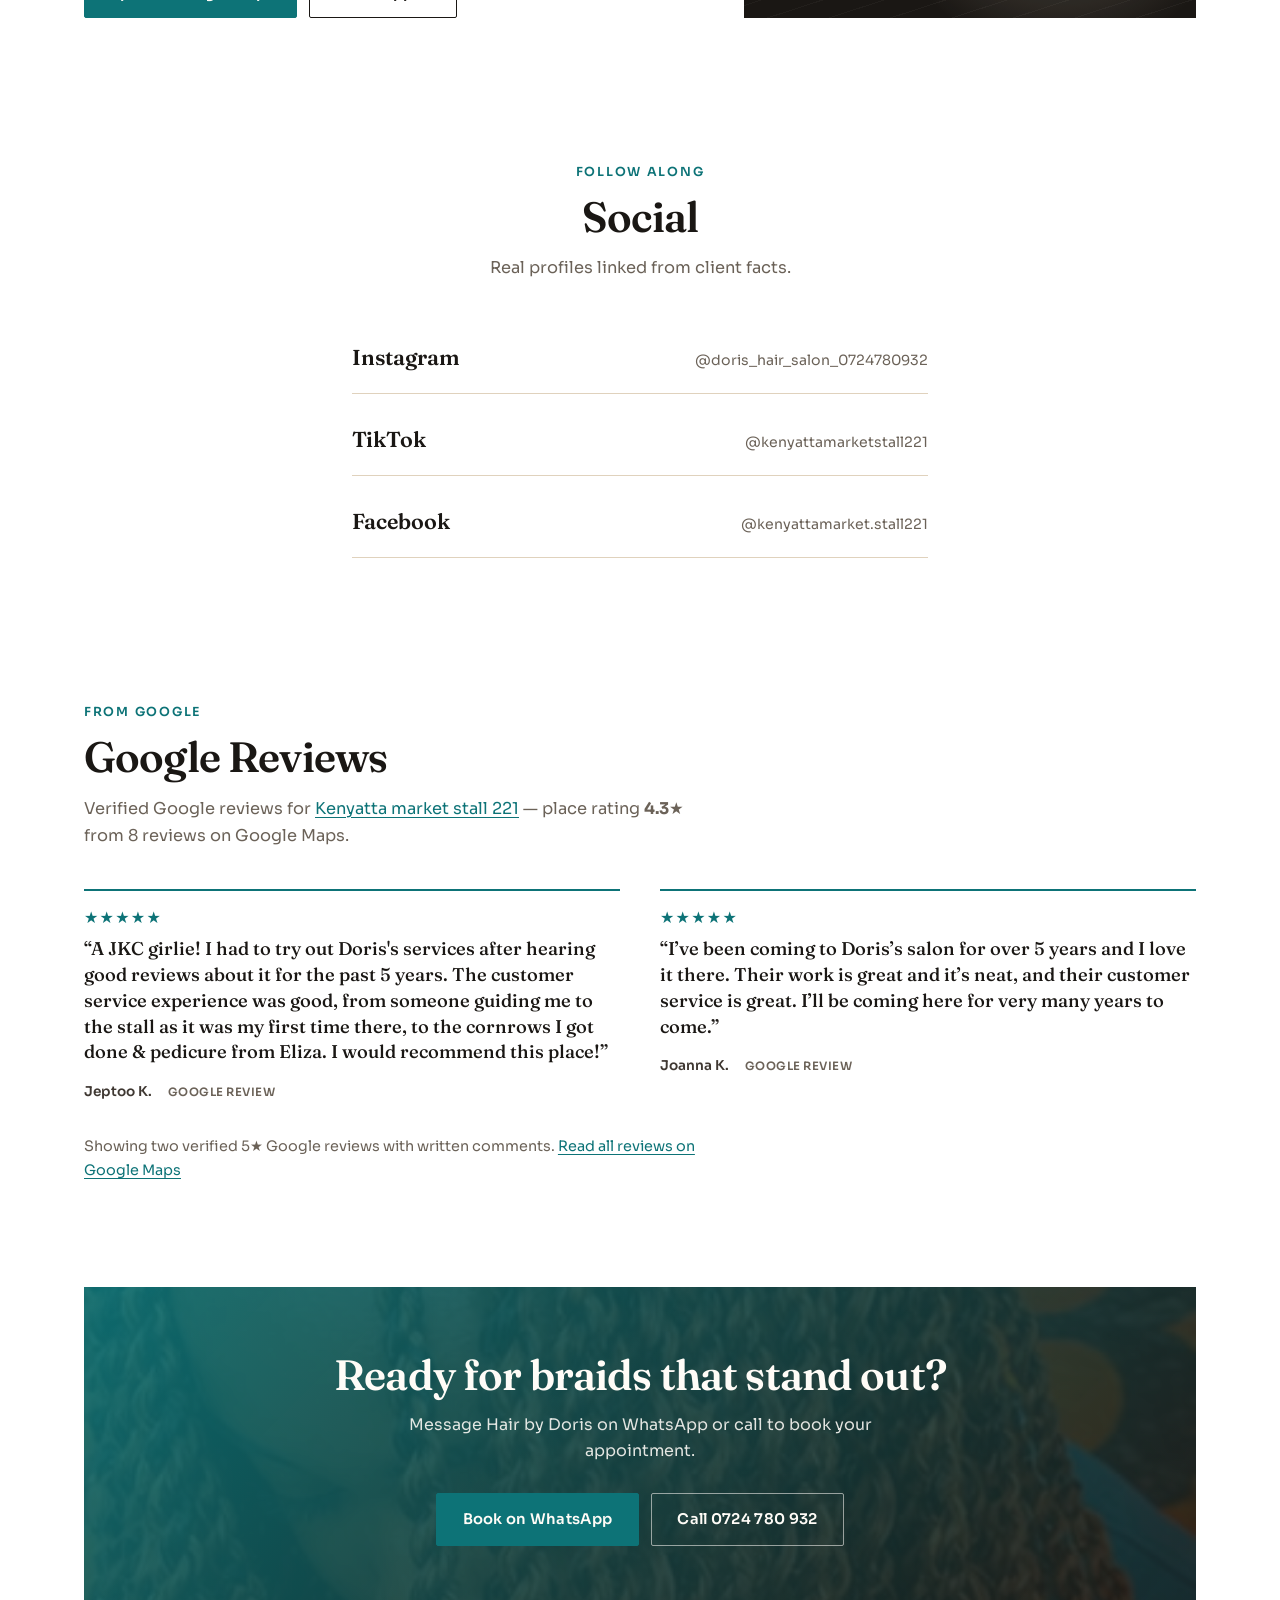
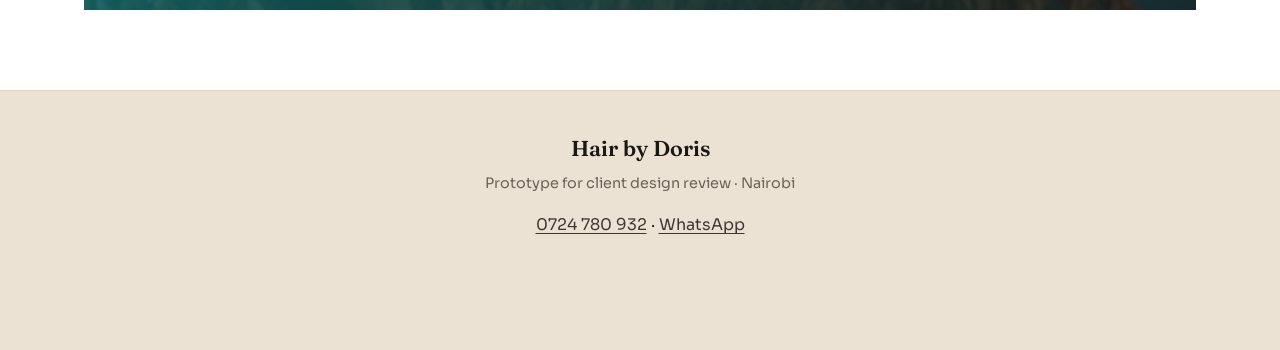
==== commit 19f78def: "Rebrand to Hair by Doris, expand gallery, trim reviews Rename customer-facing brand, drop the 1★ Goo" ====
--- a/doris-hair-salon/index.html
+++ b/doris-hair-salon/index.html
@@ -3,8 +3,8 @@
 <head>
   <meta charset="UTF-8" />
   <meta name="viewport" content="width=device-width, initial-scale=1" />
-  <meta name="description" content="Doris Hair Salon — expert braiding in Nairobi. Braids that make you stand out. Book on WhatsApp." />
-  <title>Doris Hair Salon — Braids That Make You Stand Out</title>
+  <meta name="description" content="Hair by Doris — expert braiding in Nairobi. Braids that make you stand out. Book on WhatsApp." />
+  <title>Hair by Doris — Braids That Make You Stand Out</title>
   <link rel="preconnect" href="https://fonts.googleapis.com" />
   <link rel="preconnect" href="https://fonts.gstatic.com" crossorigin />
   <link href="https://fonts.googleapis.com/css2?family=Fraunces:opsz,wght@9..144,500;9..144,600;9..144,700&family=Sora:wght@400;500;600;700&display=swap" rel="stylesheet" />
@@ -15,7 +15,7 @@
 
   <header class="site-header" id="top">
     <nav class="nav" aria-label="Primary">
-      <a class="nav__brand" href="#top">Doris Hair Salon</a>
+      <a class="nav__brand" href="#top">Hair by Doris</a>
       <button class="nav__toggle" type="button" aria-expanded="false" aria-controls="nav-menu" data-nav-toggle>
         <span class="nav__toggle-bars" aria-hidden="true"></span>
         <span class="visually-hidden">Menu</span>
@@ -29,7 +29,7 @@
           <li><a href="#visit">Visit</a></li>
           <li><a href="#social">Social</a></li>
         </ul>
-        <a class="btn btn--accent btn--sm" href="https://wa.me/254724780932?text=Hi%20Doris%20Hair%20Salon%2C%20I%27d%20like%20to%20book%20an%20appointment" target="_blank" rel="noopener noreferrer">Book on WhatsApp</a>
+        <a class="btn btn--accent btn--sm" href="https://wa.me/254724780932?text=Hi%20Hair%20by%20Doris%2C%20I%27d%20like%20to%20book%20an%20appointment" target="_blank" rel="noopener noreferrer">Book on WhatsApp</a>
       </div>
     </nav>
   </header>
@@ -47,14 +47,14 @@
         <div class="hero__veil"></div>
       </div>
       <div class="hero__content">
-        <p class="hero__brand">Doris Hair Salon</p>
+        <p class="hero__brand">Hair by Doris</p>
         <h1 id="hero-heading">Braids That Make You Stand Out</h1>
         <p class="hero__lead">Expert braiding with energy, care, and looks that turn heads — book your seat on WhatsApp.</p>
         <div class="hero__actions">
-          <a class="btn btn--accent" href="https://wa.me/254724780932?text=Hi%20Doris%20Hair%20Salon%2C%20I%27d%20like%20to%20book%20an%20appointment" target="_blank" rel="noopener noreferrer">Book on WhatsApp</a>
+          <a class="btn btn--accent" href="https://wa.me/254724780932?text=Hi%20Hair%20by%20Doris%2C%20I%27d%20like%20to%20book%20an%20appointment" target="_blank" rel="noopener noreferrer">Book on WhatsApp</a>
           <a class="btn btn--ghost" href="#gallery">View gallery</a>
         </div>
-        <p class="hero__note">Real client work from Doris Hair Salon</p>
+        <p class="hero__note">Real client work from Hair by Doris</p>
       </div>
     </section>
 
@@ -71,13 +71,13 @@
           <span class="label-tag">Placeholder · price on request</span>
         </li>
         <li class="service-item">
-          <h3>Box Braids</h3>
-          <p>Classic protective style in sizes from micro to jumbo.</p>
-          <span class="label-tag">Placeholder · price on request</span>
-        </li>
-        <li class="service-item">
-          <h3>Cornrows &amp; Feed-Ins</h3>
-          <p>Clean parts and sleek patterns, solo or as a base style.</p>
+          <h3>Loose Braids</h3>
+          <p>Soft, flowing braids with a natural hang — neat parts, lasting finish.</p>
+          <span class="label-tag">Placeholder · price on request</span>
+        </li>
+        <li class="service-item">
+          <h3>Box &amp; Boho Braids</h3>
+          <p>Classic protective braids, including boho looks with curly ends.</p>
           <span class="label-tag">Placeholder · price on request</span>
         </li>
         <li class="service-item">
@@ -87,7 +87,7 @@
         </li>
         <li class="service-item">
           <h3>Twists</h3>
-          <p>Passion twists, senegalese, and soft protective twists.</p>
+          <p>Mini twists, deep twists, passion twists, and more.</p>
           <span class="label-tag">Placeholder · price on request</span>
         </li>
         <li class="service-item">
@@ -102,12 +102,13 @@
       <div class="section__intro">
         <p class="eyebrow">Our work</p>
         <h2 id="gallery-heading">Gallery</h2>
-        <p class="section__dek">Real client looks from Doris Hair Salon. Filter by style, then open any look.</p>
+        <p class="section__dek">Real client looks from Hair by Doris. Filter by style, then open any look.</p>
       </div>
       <div class="gallery-filters" role="group" aria-label="Filter gallery by style">
         <button type="button" class="filter-btn is-active" data-filter="all" aria-pressed="true">All</button>
         <button type="button" class="filter-btn" data-filter="knotless" aria-pressed="false">Knotless</button>
-        <button type="button" class="filter-btn" data-filter="box" aria-pressed="false">Box Braids</button>
+        <button type="button" class="filter-btn" data-filter="loose" aria-pressed="false">Loose Braids</button>
+        <button type="button" class="filter-btn" data-filter="box" aria-pressed="false">Box / Boho</button>
         <button type="button" class="filter-btn" data-filter="twists" aria-pressed="false">Twists</button>
         <button type="button" class="filter-btn" data-filter="goddess" aria-pressed="false">Goddess / Ombre</button>
       </div>
@@ -121,8 +122,9 @@
       <div class="about__layout">
         <div class="about__copy">
           <p class="eyebrow">The salon</p>
-          <h2 id="about-heading">About Doris Hair Salon</h2>
-          <p>Doris Hair Salon specializes in braiding that helps you stand out — fashionable, energetic work with a warm, professional touch.</p>
+          <h2 id="about-heading">About Hair by Doris</h2>
+          <p>Hair by Doris specializes in braiding that helps you stand out — fashionable, energetic work with a warm, professional touch.</p>
+          <p>We proudly partner with <strong>Darling Kenya</strong> and <strong>Angels</strong>, and promote their braids in the looks we create.</p>
           <p>We’re building this site with verified details only. Full story and studio photos will replace placeholders once the client provides them.</p>
           <p class="label-tag">No invented history — more content coming from the client</p>
         </div>
@@ -142,7 +144,7 @@
     <section class="section why" id="why" aria-labelledby="why-heading">
       <div class="section__intro section__intro--center">
         <p class="eyebrow">Why book with us</p>
-        <h2 id="why-heading">Why Choose Doris Hair Salon</h2>
+          <h2 id="why-heading">Why Choose Hair by Doris</h2>
         <p class="section__dek">Claims below are from confirmed client facts for this prototype.</p>
       </div>
       <ul class="why-list">
@@ -159,10 +161,15 @@
           <p>Clean parts, lasting style, and finishes made to turn heads.</p>
         </li>
         <li>
+          <h3>Trusted braid brands</h3>
+          <p>Proudly uses and promotes <strong>Darling Kenya</strong> and <strong>Angels</strong> braids.</p>
+        </li>
+        <li>
           <h3>Easy booking</h3>
           <p>Message or call <a href="tel:+254724780932">0724 780 932</a> — we confirm on WhatsApp.</p>
         </li>
       </ul>
+      <p class="partners-line">We work with <span>Darling Kenya</span> · <span>Angels</span></p>
     </section>
 
     <section class="section visit" id="visit" aria-labelledby="visit-heading">
@@ -187,7 +194,7 @@
           </dl>
           <div class="visit__actions">
             <a class="btn btn--accent" href="https://maps.app.goo.gl/y3WsPzvRbGHKfVNd7" target="_blank" rel="noopener noreferrer">Open in Google Maps</a>
-            <a class="btn btn--ghost-dark" href="https://wa.me/254724780932?text=Hi%20Doris%20Hair%20Salon%2C%20I%27d%20like%20directions%20or%20to%20book" target="_blank" rel="noopener noreferrer">WhatsApp us</a>
+            <a class="btn btn--ghost-dark" href="https://wa.me/254724780932?text=Hi%20Hair%20by%20Doris%2C%20I%27d%20like%20directions%20or%20to%20book" target="_blank" rel="noopener noreferrer">WhatsApp us</a>
           </div>
         </div>
         <div class="visit__map-panel" aria-hidden="true">
@@ -230,8 +237,8 @@
         <p class="eyebrow">From Google</p>
         <h2 id="reviews-heading">Google Reviews</h2>
         <p class="section__dek">
-          Verified reviews for <a href="https://maps.app.goo.gl/y3WsPzvRbGHKfVNd7" target="_blank" rel="noopener noreferrer">Kenyatta market stall 221</a>
-          on Google Maps — <strong>4.3★</strong> from 8 reviews. Written quotes below; more on Google.
+          Verified Google reviews for <a href="https://maps.app.goo.gl/y3WsPzvRbGHKfVNd7" target="_blank" rel="noopener noreferrer">Kenyatta market stall 221</a>
+          — place rating <strong>4.3★</strong> from 8 reviews on Google Maps.
         </p>
       </div>
       <ul class="review-list">
@@ -263,23 +270,9 @@
             </footer>
           </article>
         </li>
-        <li>
-          <article class="review-card">
-            <p class="review-card__stars" aria-label="1 out of 5 stars">
-              <span aria-hidden="true">★☆☆☆☆</span>
-            </p>
-            <blockquote>
-              <p>“Bad service.Improve.have an attitude of keeping first visit clients to be your all time customers.Do not rush just for the money.”</p>
-            </blockquote>
-            <footer class="review-card__meta">
-              <cite>Mirriam M.</cite>
-              <span class="review-card__source">Google review</span>
-            </footer>
-          </article>
-        </li>
       </ul>
       <p class="reviews-footnote">
-        3 written Google reviews verified for this Maps place (of 8 total). Star-only reviews omitted — no invented quotes.
+        Showing two verified 5★ Google reviews with written comments.
         <a href="https://maps.app.goo.gl/y3WsPzvRbGHKfVNd7" target="_blank" rel="noopener noreferrer">Read all reviews on Google Maps</a>
       </p>
     </section>
@@ -287,9 +280,9 @@
     <section class="section cta-final" id="book" aria-labelledby="cta-heading">
       <div class="cta-final__inner">
         <h2 id="cta-heading">Ready for braids that stand out?</h2>
-        <p>Message Doris Hair Salon on WhatsApp or call to book your appointment.</p>
+        <p>Message Hair by Doris on WhatsApp or call to book your appointment.</p>
         <div class="cta-final__actions">
-          <a class="btn btn--accent btn--lg" href="https://wa.me/254724780932?text=Hi%20Doris%20Hair%20Salon%2C%20I%27d%20like%20to%20book%20an%20appointment" target="_blank" rel="noopener noreferrer">Book on WhatsApp</a>
+          <a class="btn btn--accent btn--lg" href="https://wa.me/254724780932?text=Hi%20Hair%20by%20Doris%2C%20I%27d%20like%20to%20book%20an%20appointment" target="_blank" rel="noopener noreferrer">Book on WhatsApp</a>
           <a class="btn btn--ghost btn--lg" href="tel:+254724780932">Call 0724 780 932</a>
         </div>
       </div>
@@ -298,7 +291,7 @@
 
   <footer class="site-footer">
     <div class="site-footer__inner">
-      <p class="site-footer__brand">Doris Hair Salon</p>
+      <p class="site-footer__brand">Hair by Doris</p>
       <p class="site-footer__meta">Prototype for client design review · Nairobi</p>
       <p><a href="tel:+254724780932">0724 780 932</a> · <a href="https://wa.me/254724780932" target="_blank" rel="noopener noreferrer">WhatsApp</a></p>
     </div>
@@ -306,7 +299,7 @@
 
   <a
     class="wa-float"
-    href="https://wa.me/254724780932?text=Hi%20Doris%20Hair%20Salon%2C%20I%27d%20like%20to%20book%20an%20appointment"
+    href="https://wa.me/254724780932?text=Hi%20Hair%20by%20Doris%2C%20I%27d%20like%20to%20book%20an%20appointment"
     target="_blank"
     rel="noopener noreferrer"
     aria-label="Chat on WhatsApp"
--- a/doris-hair-salon/css/styles.css
+++ b/doris-hair-salon/css/styles.css
@@ -1,4 +1,4 @@
-/* Doris Hair Salon — prototype
+/* Hair by Doris — prototype
    Palette: warm ivory/sand + charcoal type + turquoise accent only */
 
 :root {
@@ -875,9 +875,22 @@
 
 @media (min-width: 800px) {
   .review-list {
-    grid-template-columns: repeat(3, 1fr);
-    gap: 2rem;
-  }
+    grid-template-columns: repeat(2, 1fr);
+    gap: 2.5rem;
+  }
+}
+
+.partners-line {
+  margin: 2.5rem 0 0;
+  text-align: center;
+  font-size: 0.92rem;
+  color: var(--muted);
+  letter-spacing: 0.02em;
+}
+
+.partners-line span {
+  color: var(--charcoal-soft);
+  font-weight: 600;
 }
 
 .review-card {
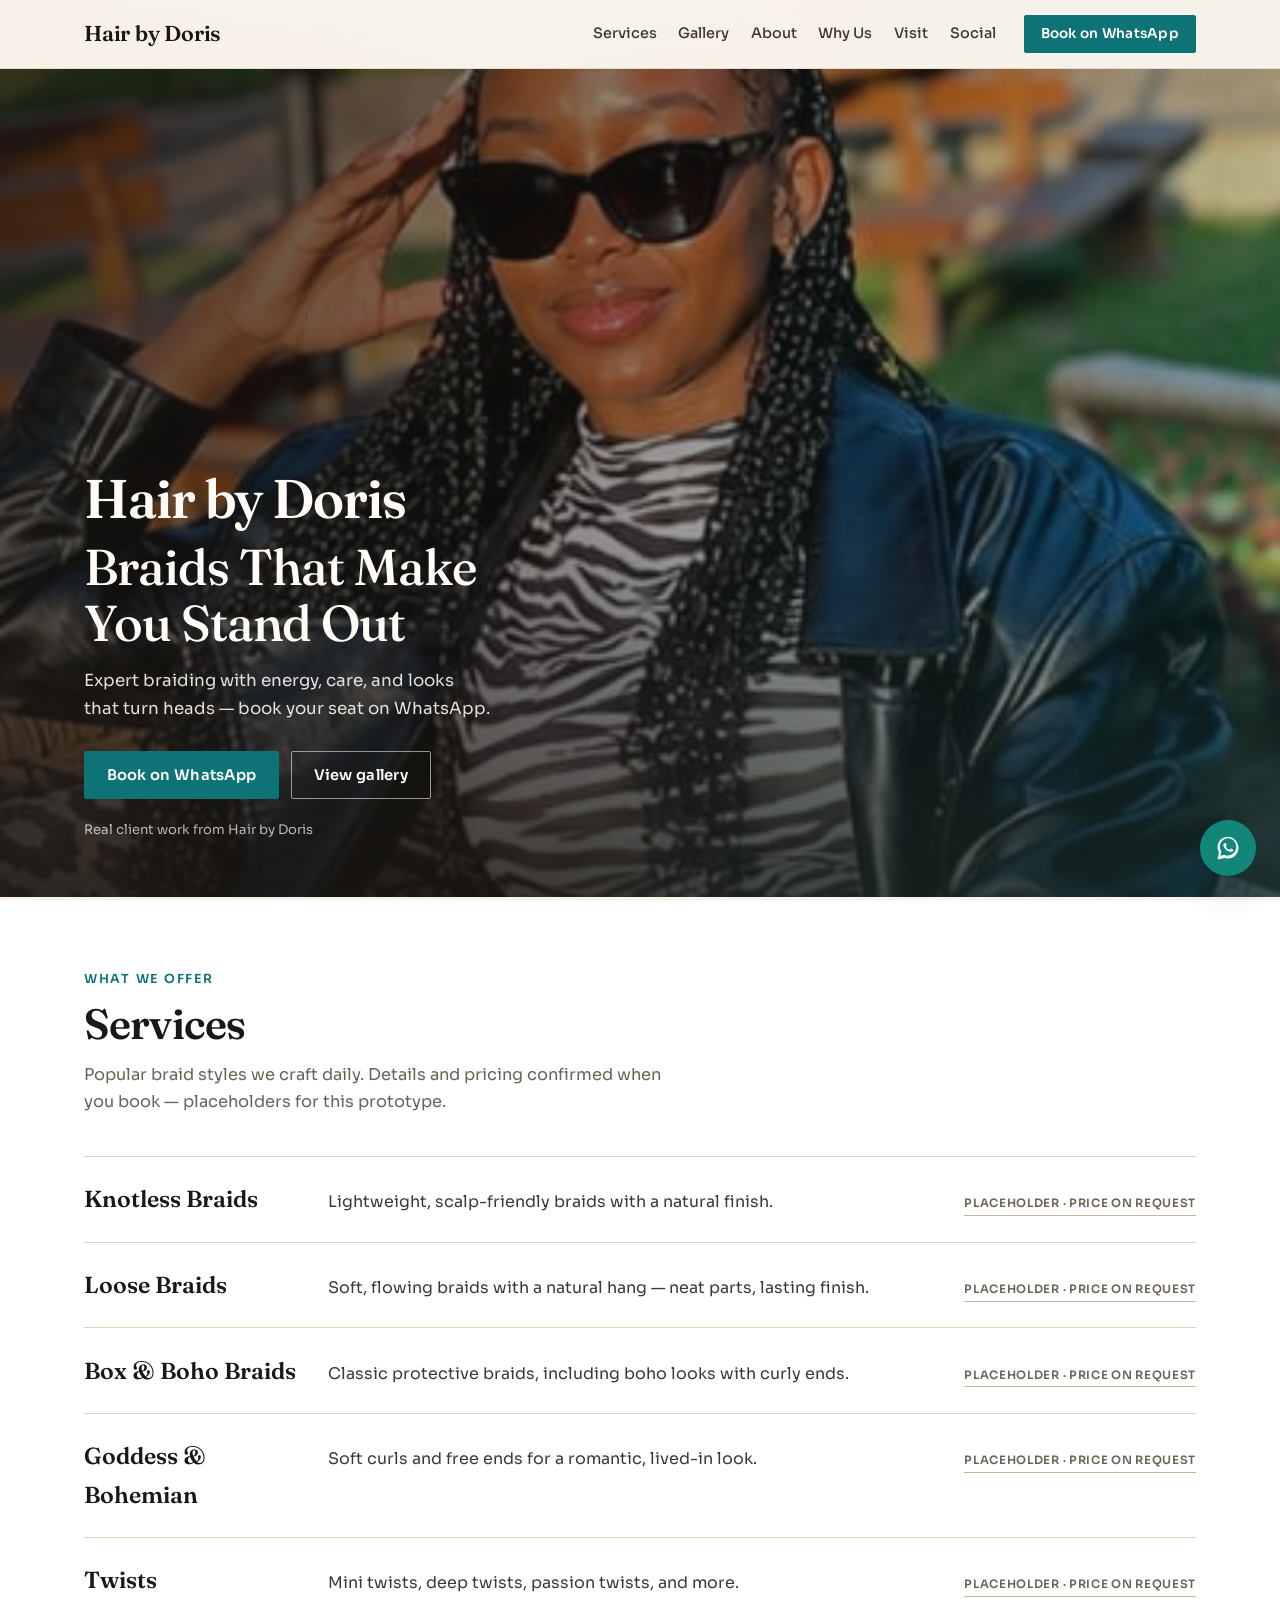
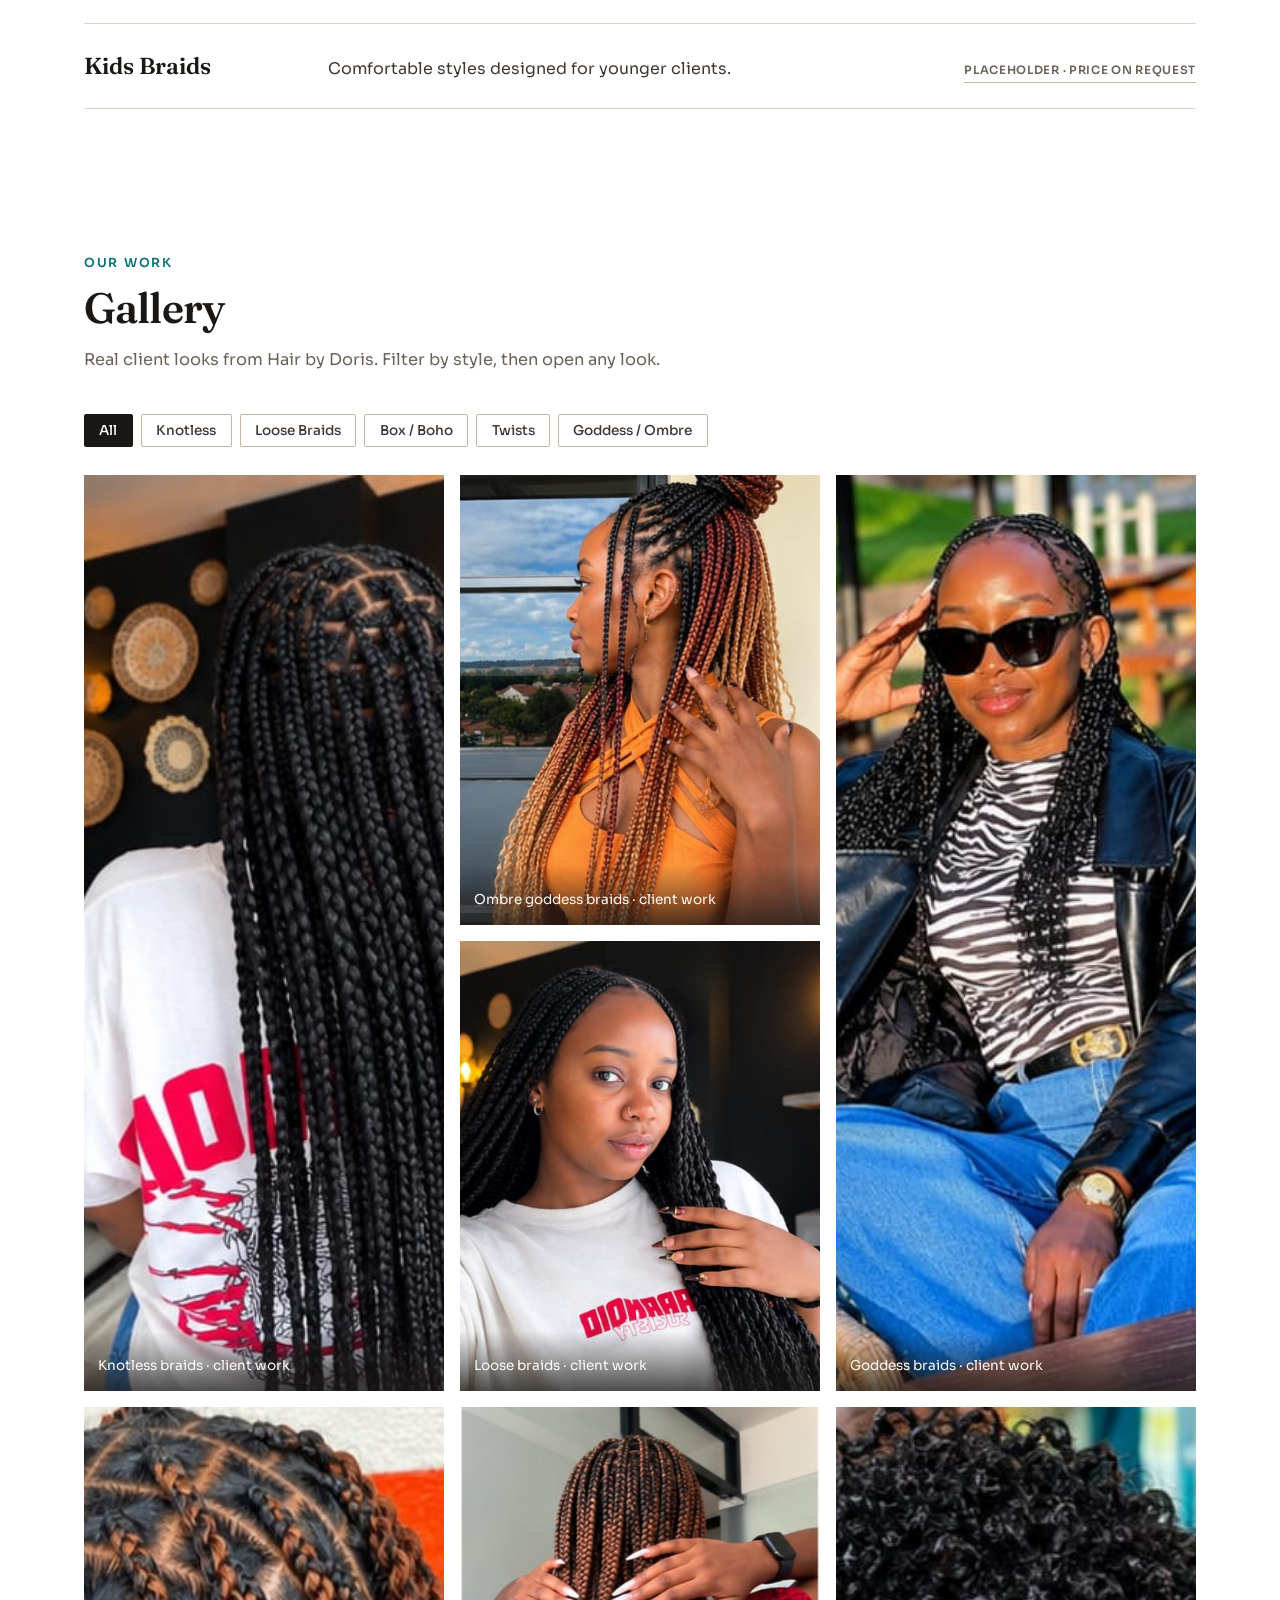
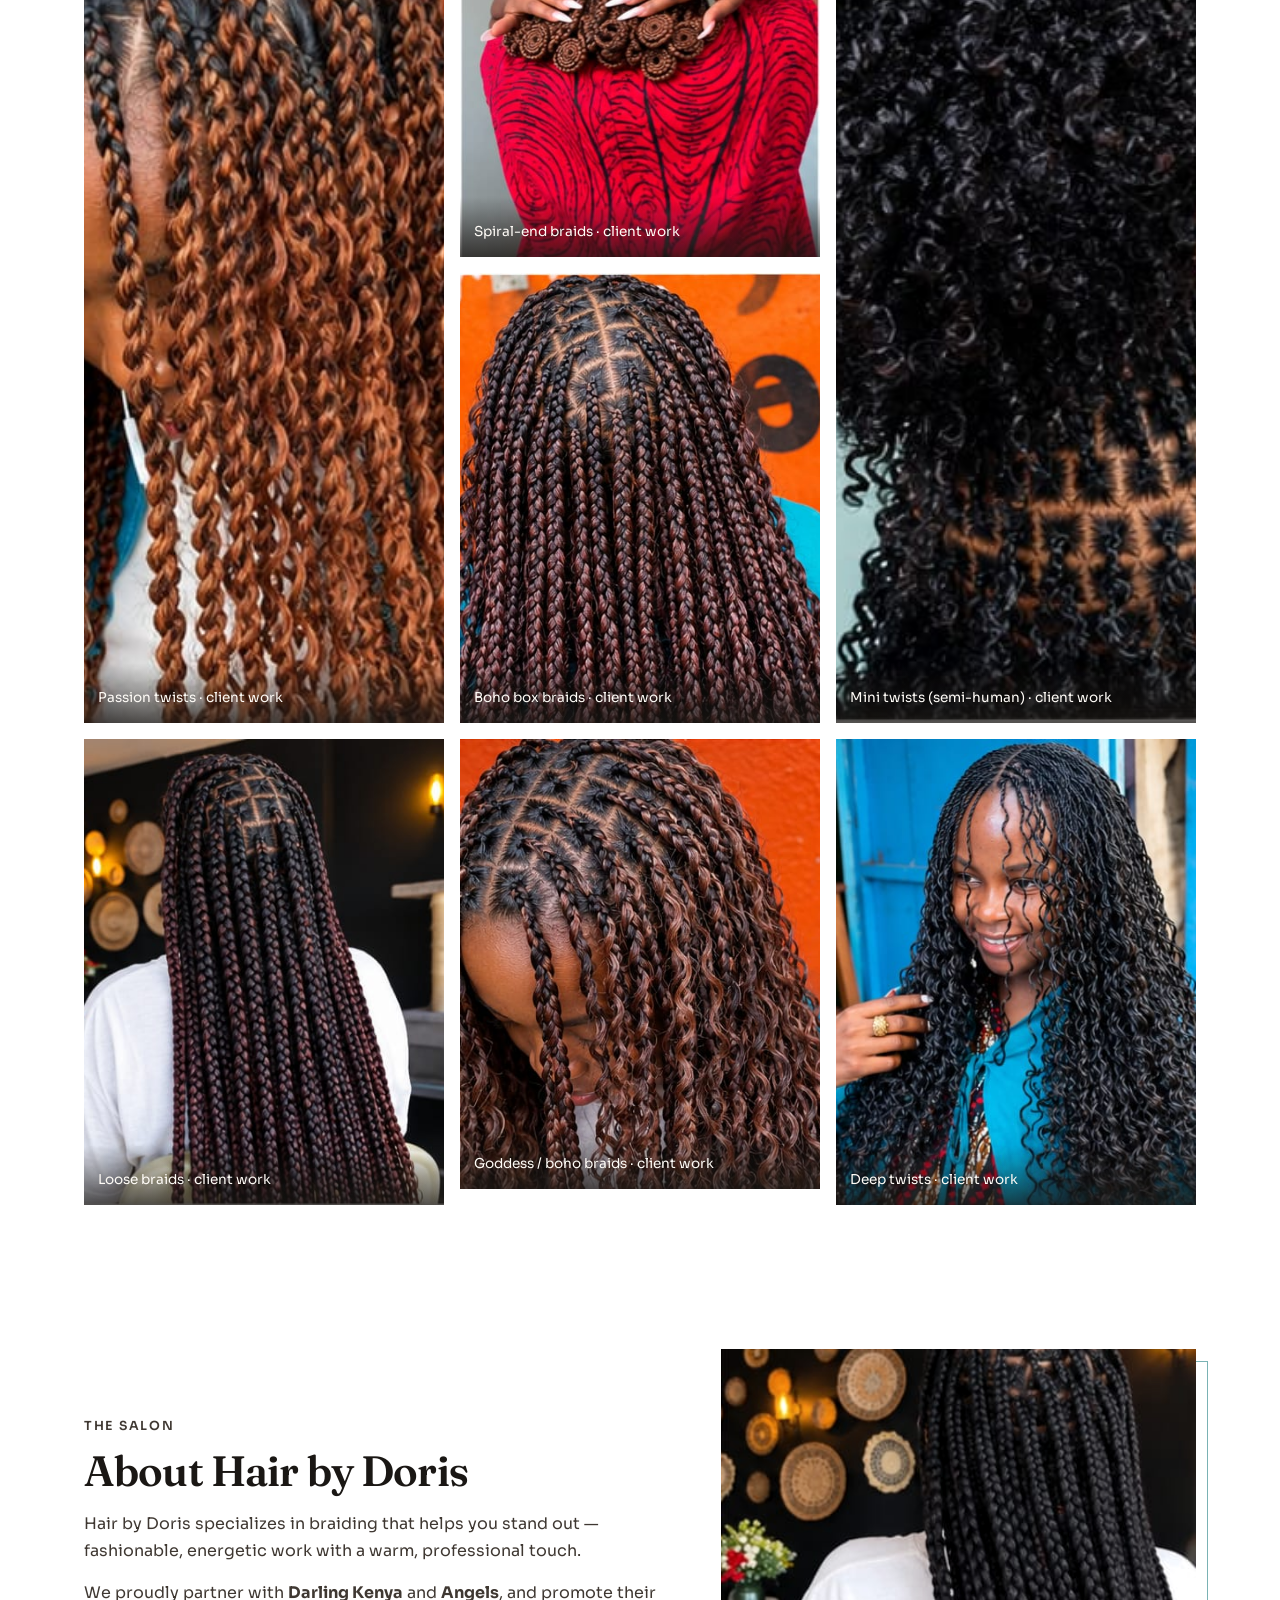
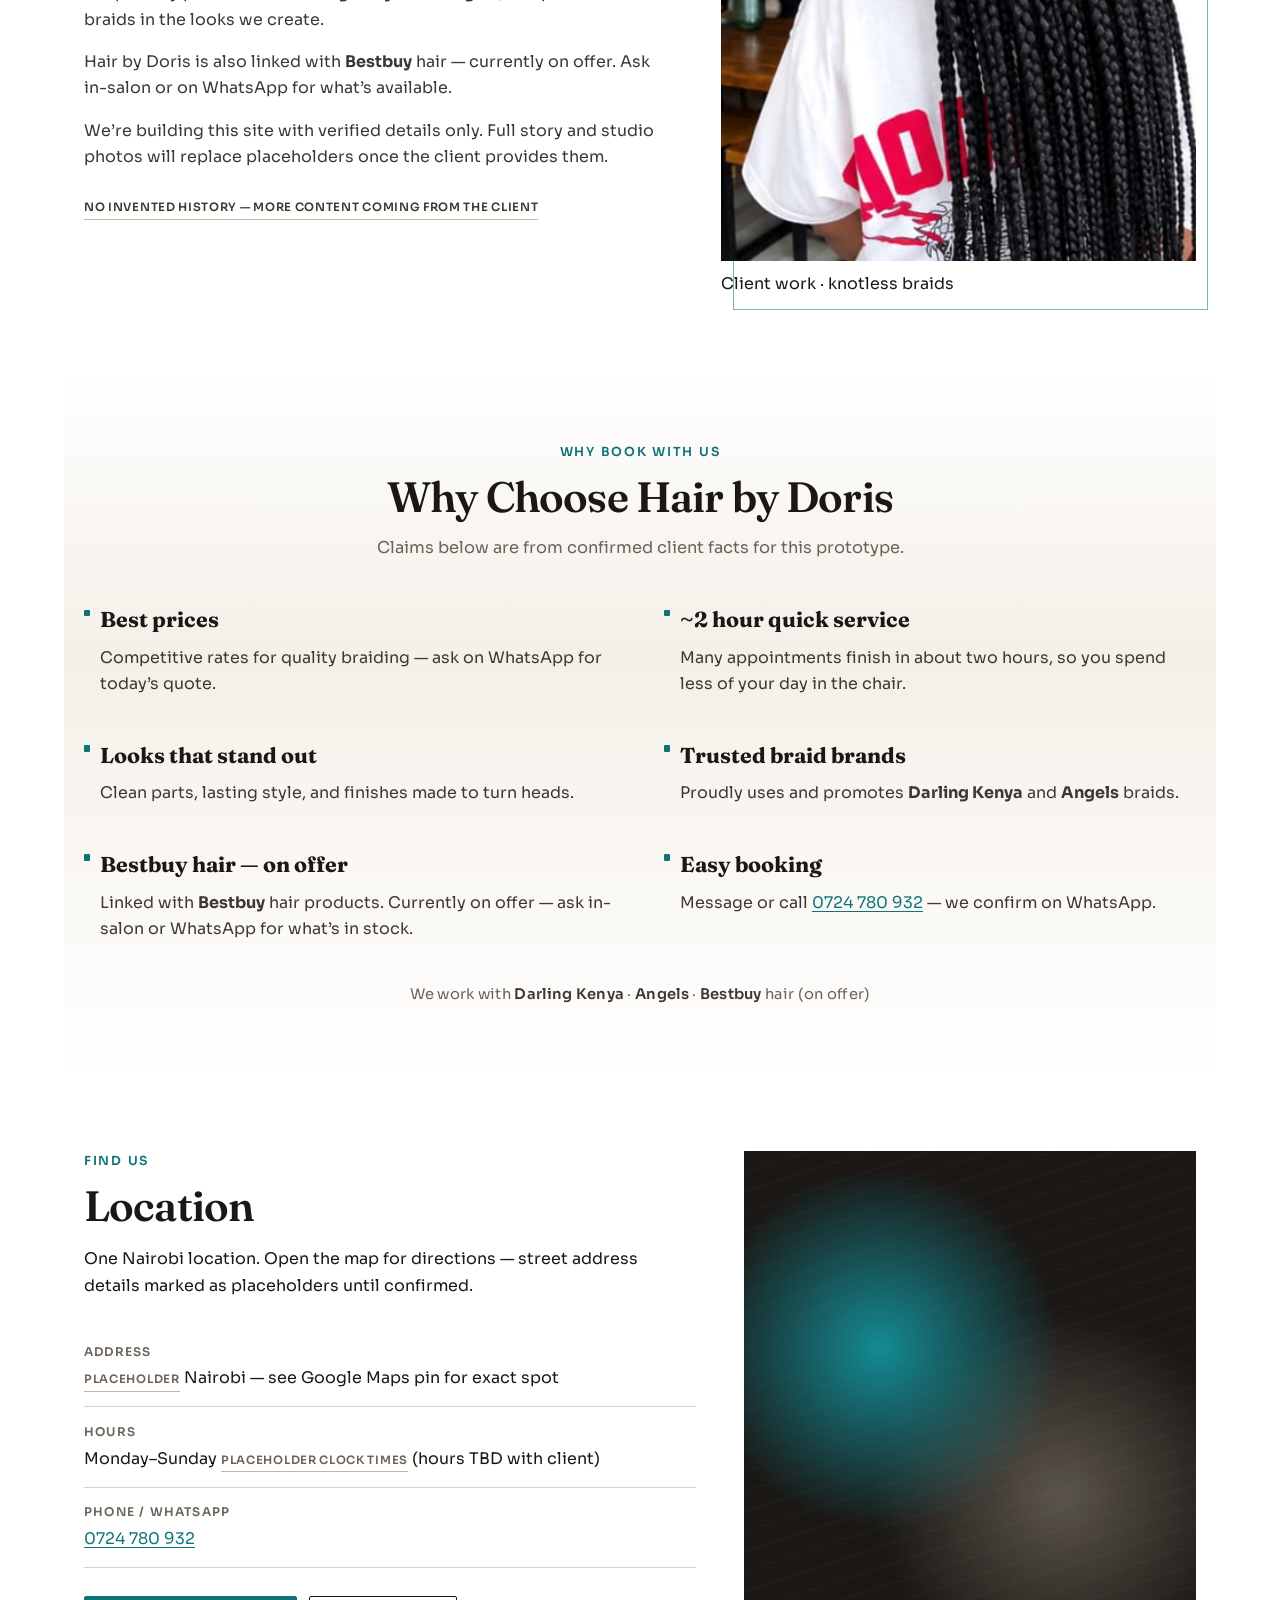
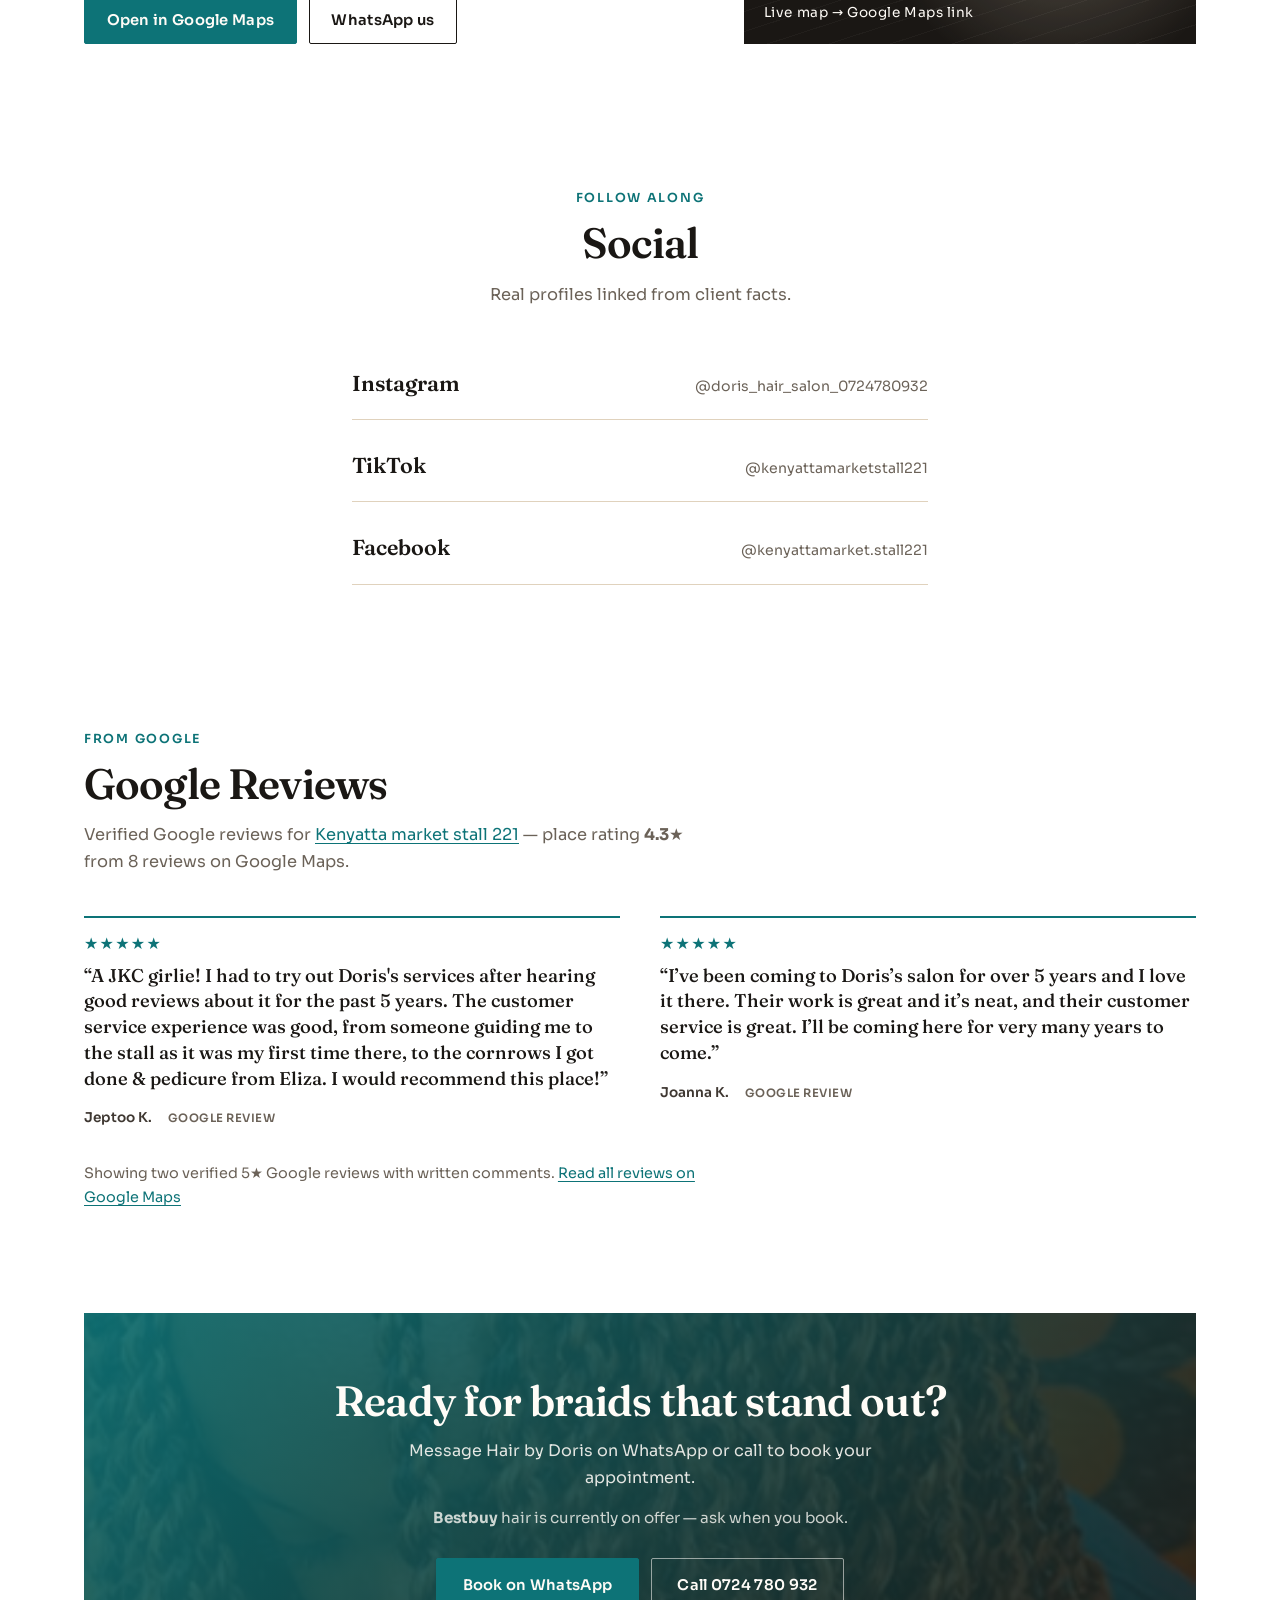
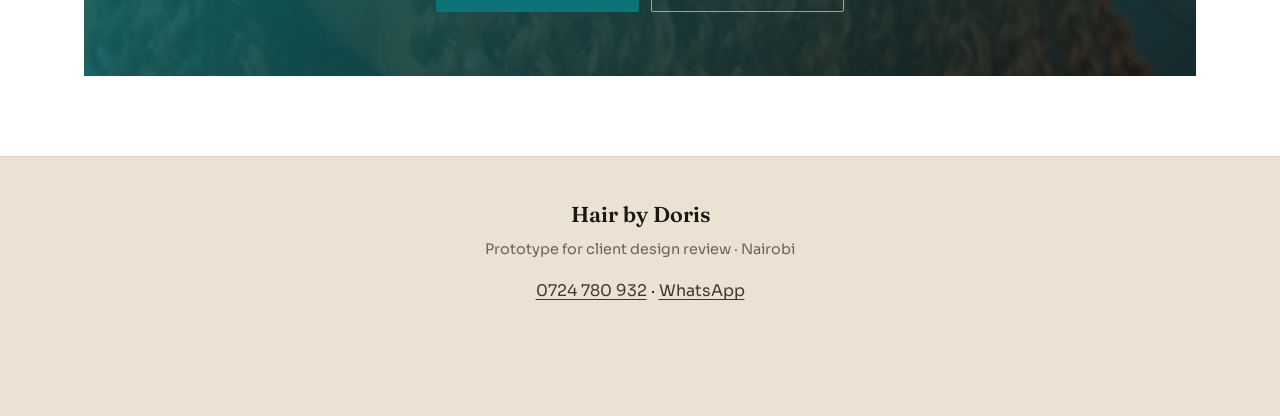
==== commit edd0fd87: "Mention Bestbuy hair as currently on offer Clarify the side company as Bestbuy in README and site co" ====
--- a/doris-hair-salon/index.html
+++ b/doris-hair-salon/index.html
@@ -125,6 +125,7 @@
           <h2 id="about-heading">About Hair by Doris</h2>
           <p>Hair by Doris specializes in braiding that helps you stand out — fashionable, energetic work with a warm, professional touch.</p>
           <p>We proudly partner with <strong>Darling Kenya</strong> and <strong>Angels</strong>, and promote their braids in the looks we create.</p>
+          <p>Hair by Doris is also linked with <strong>Bestbuy</strong> hair — currently on offer. Ask in-salon or on WhatsApp for what’s available.</p>
           <p>We’re building this site with verified details only. Full story and studio photos will replace placeholders once the client provides them.</p>
           <p class="label-tag">No invented history — more content coming from the client</p>
         </div>
@@ -165,11 +166,15 @@
           <p>Proudly uses and promotes <strong>Darling Kenya</strong> and <strong>Angels</strong> braids.</p>
         </li>
         <li>
+          <h3>Bestbuy hair — on offer</h3>
+          <p>Linked with <strong>Bestbuy</strong> hair products. Currently on offer — ask in-salon or WhatsApp for what’s in stock.</p>
+        </li>
+        <li>
           <h3>Easy booking</h3>
           <p>Message or call <a href="tel:+254724780932">0724 780 932</a> — we confirm on WhatsApp.</p>
         </li>
       </ul>
-      <p class="partners-line">We work with <span>Darling Kenya</span> · <span>Angels</span></p>
+      <p class="partners-line">We work with <span>Darling Kenya</span> · <span>Angels</span> · <span>Bestbuy</span> hair (on offer)</p>
     </section>
 
     <section class="section visit" id="visit" aria-labelledby="visit-heading">
@@ -281,6 +286,7 @@
       <div class="cta-final__inner">
         <h2 id="cta-heading">Ready for braids that stand out?</h2>
         <p>Message Hair by Doris on WhatsApp or call to book your appointment.</p>
+        <p class="cta-final__aside"><strong>Bestbuy</strong> hair is currently on offer — ask when you book.</p>
         <div class="cta-final__actions">
           <a class="btn btn--accent btn--lg" href="https://wa.me/254724780932?text=Hi%20Hair%20by%20Doris%2C%20I%27d%20like%20to%20book%20an%20appointment" target="_blank" rel="noopener noreferrer">Book on WhatsApp</a>
           <a class="btn btn--ghost btn--lg" href="tel:+254724780932">Call 0724 780 932</a>
--- a/doris-hair-salon/css/styles.css
+++ b/doris-hair-salon/css/styles.css
@@ -979,6 +979,13 @@
   color: rgba(255, 252, 247, 0.88);
 }
 
+.cta-final__aside {
+  margin: -0.85rem auto 1.75rem !important;
+  max-width: 34rem;
+  font-size: 0.95rem;
+  color: rgba(255, 252, 247, 0.78) !important;
+}
+
 .cta-final__actions {
   display: flex;
   flex-wrap: wrap;
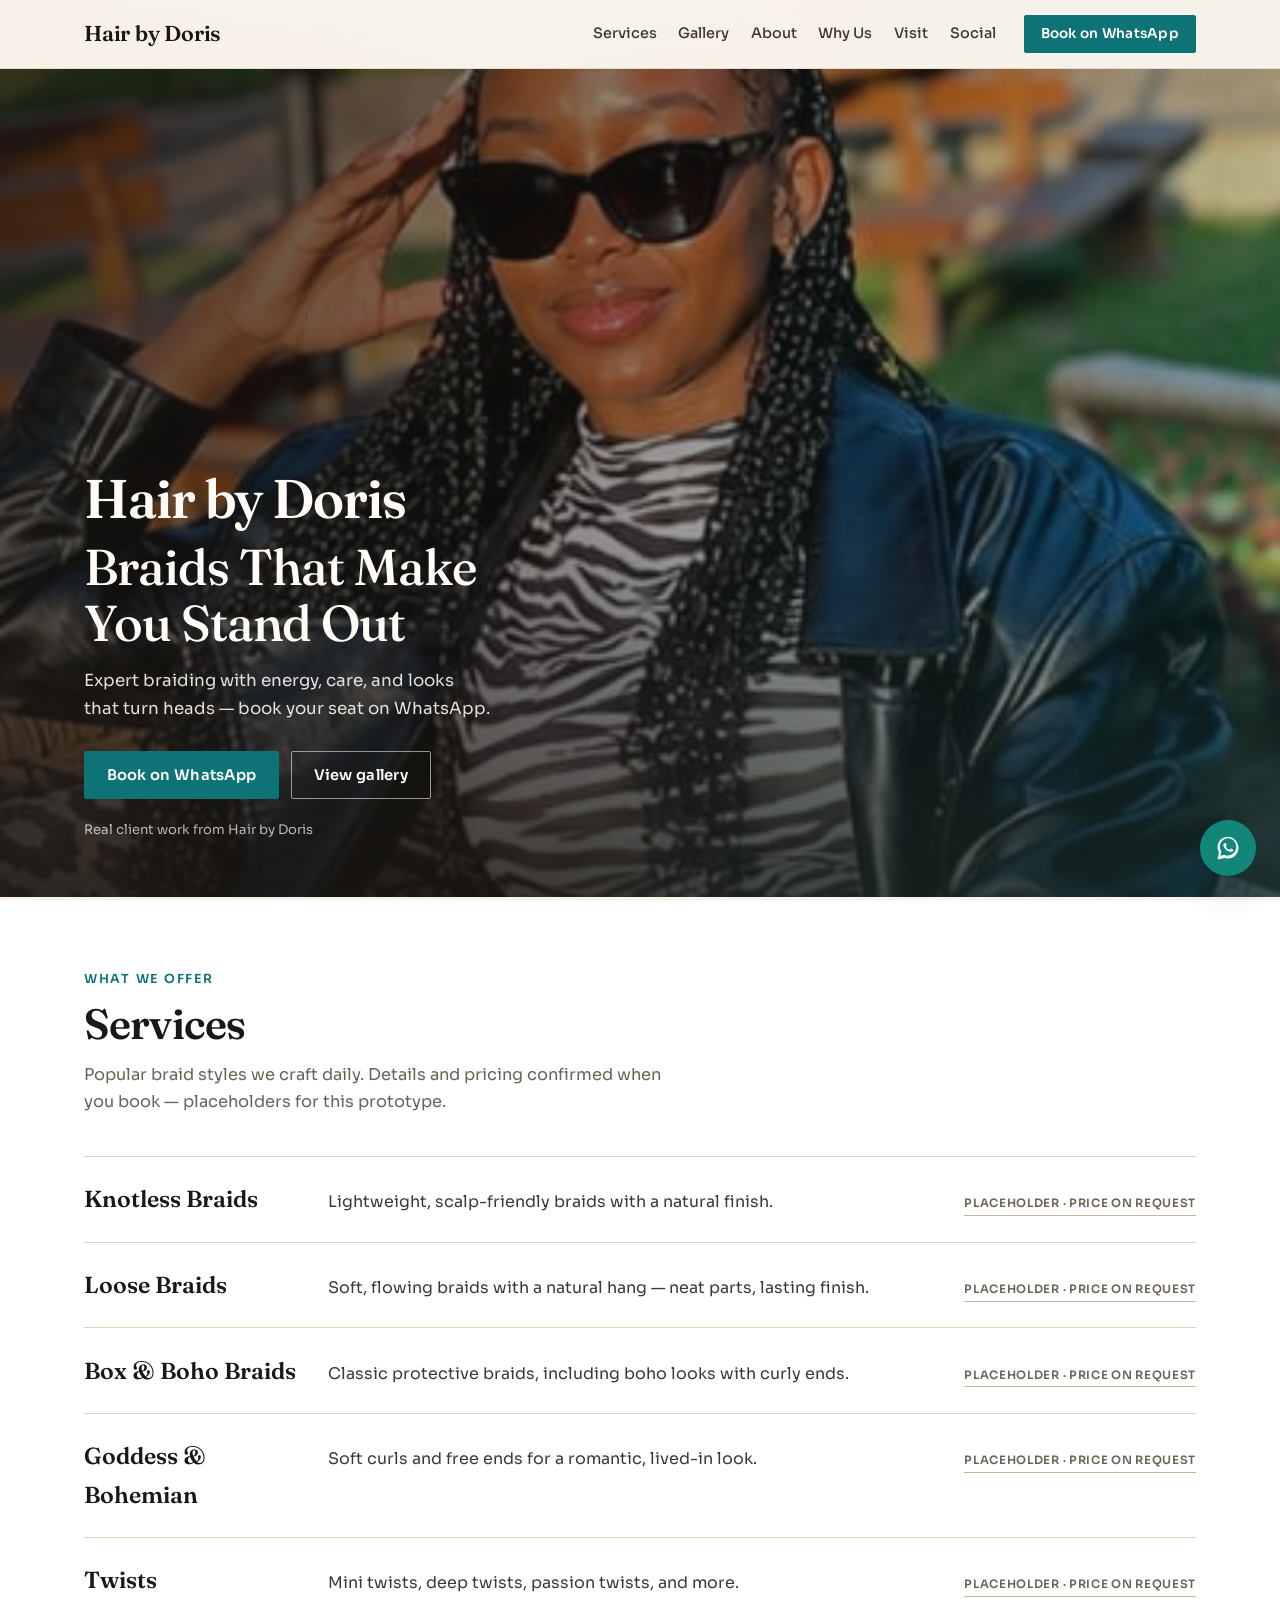
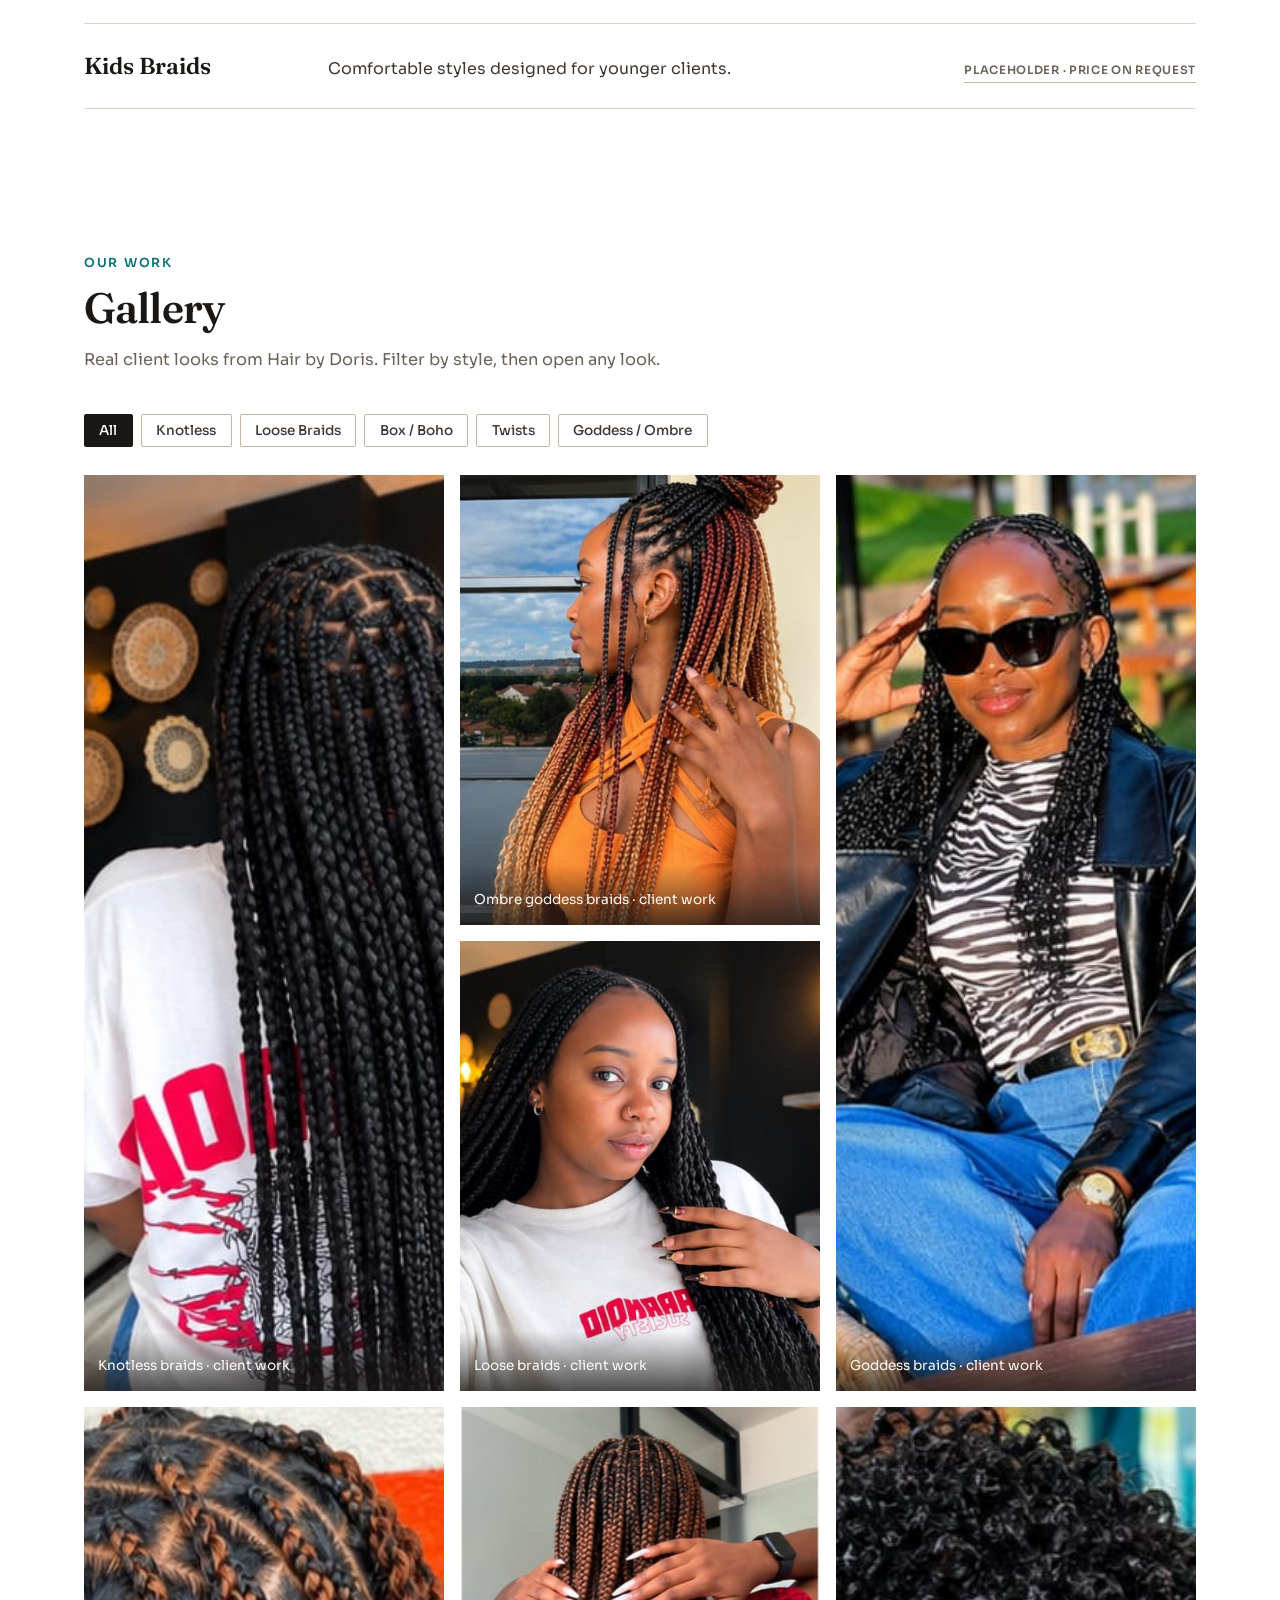
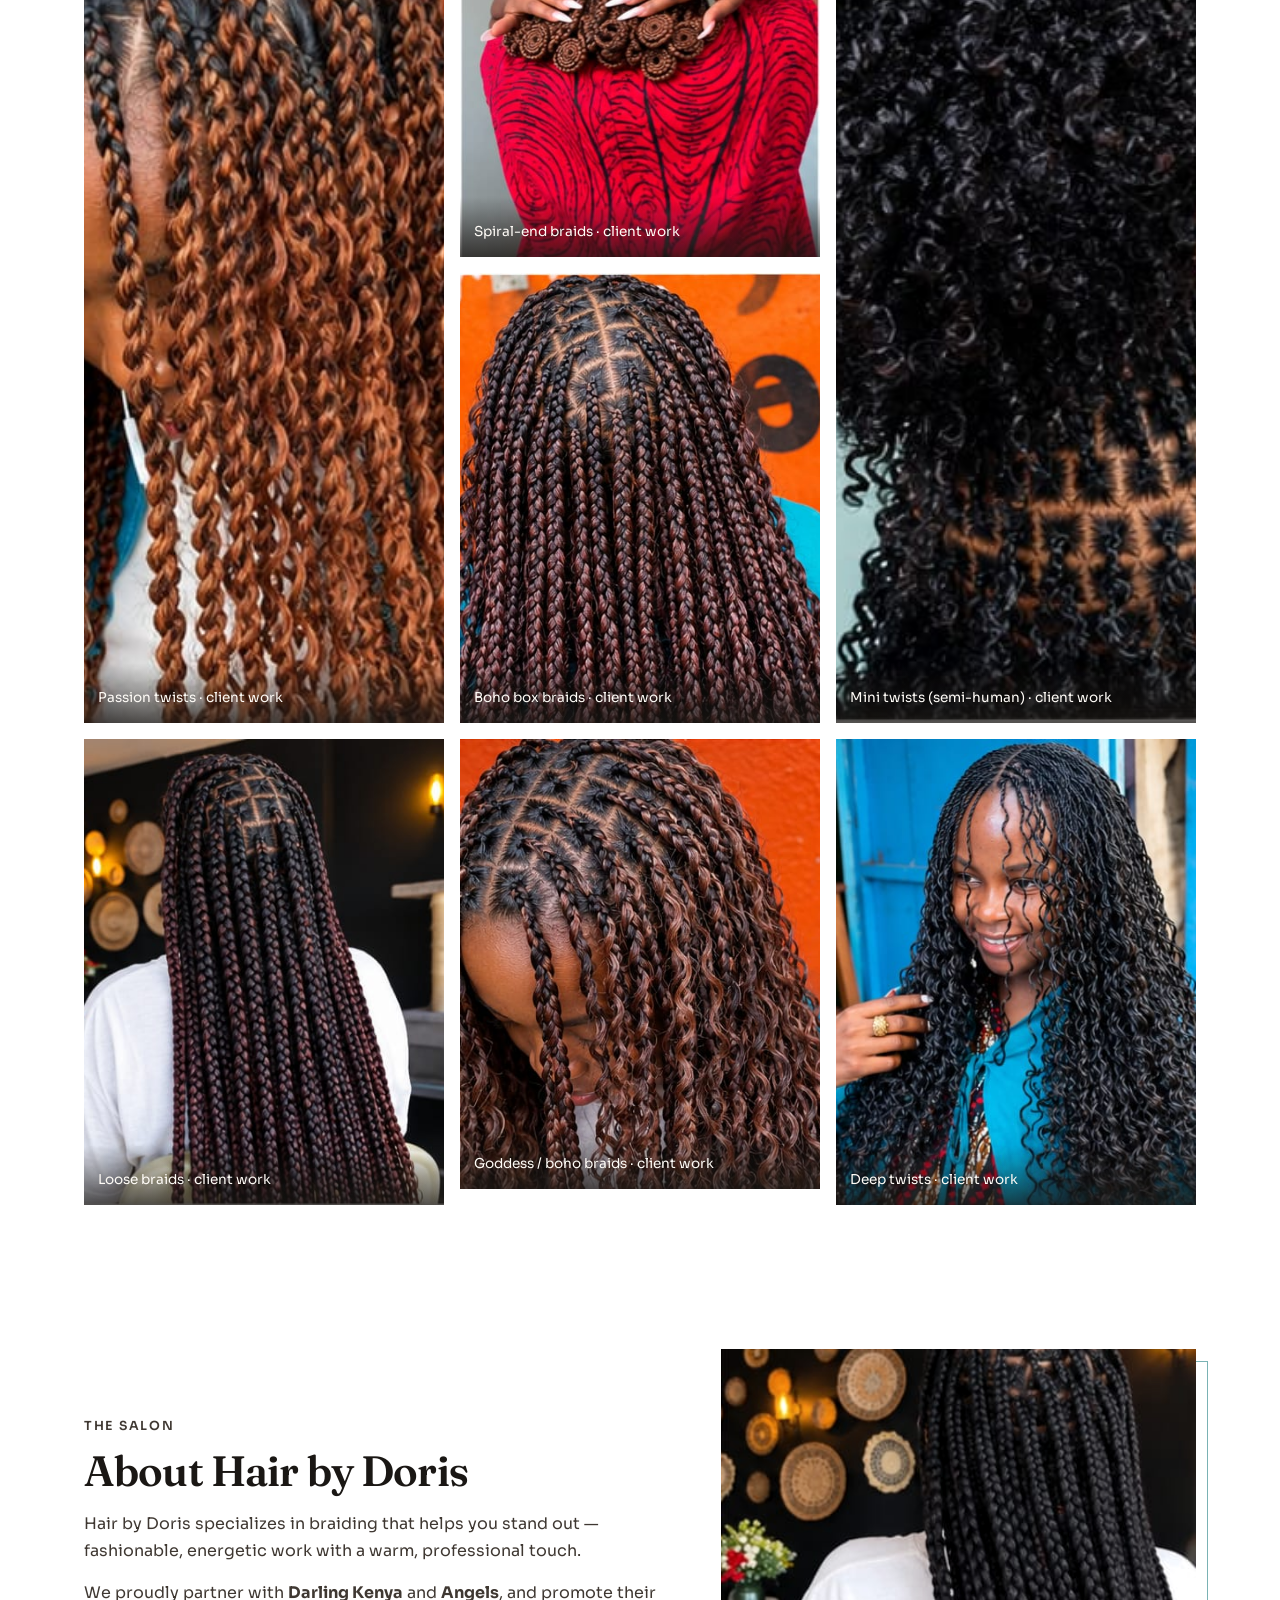
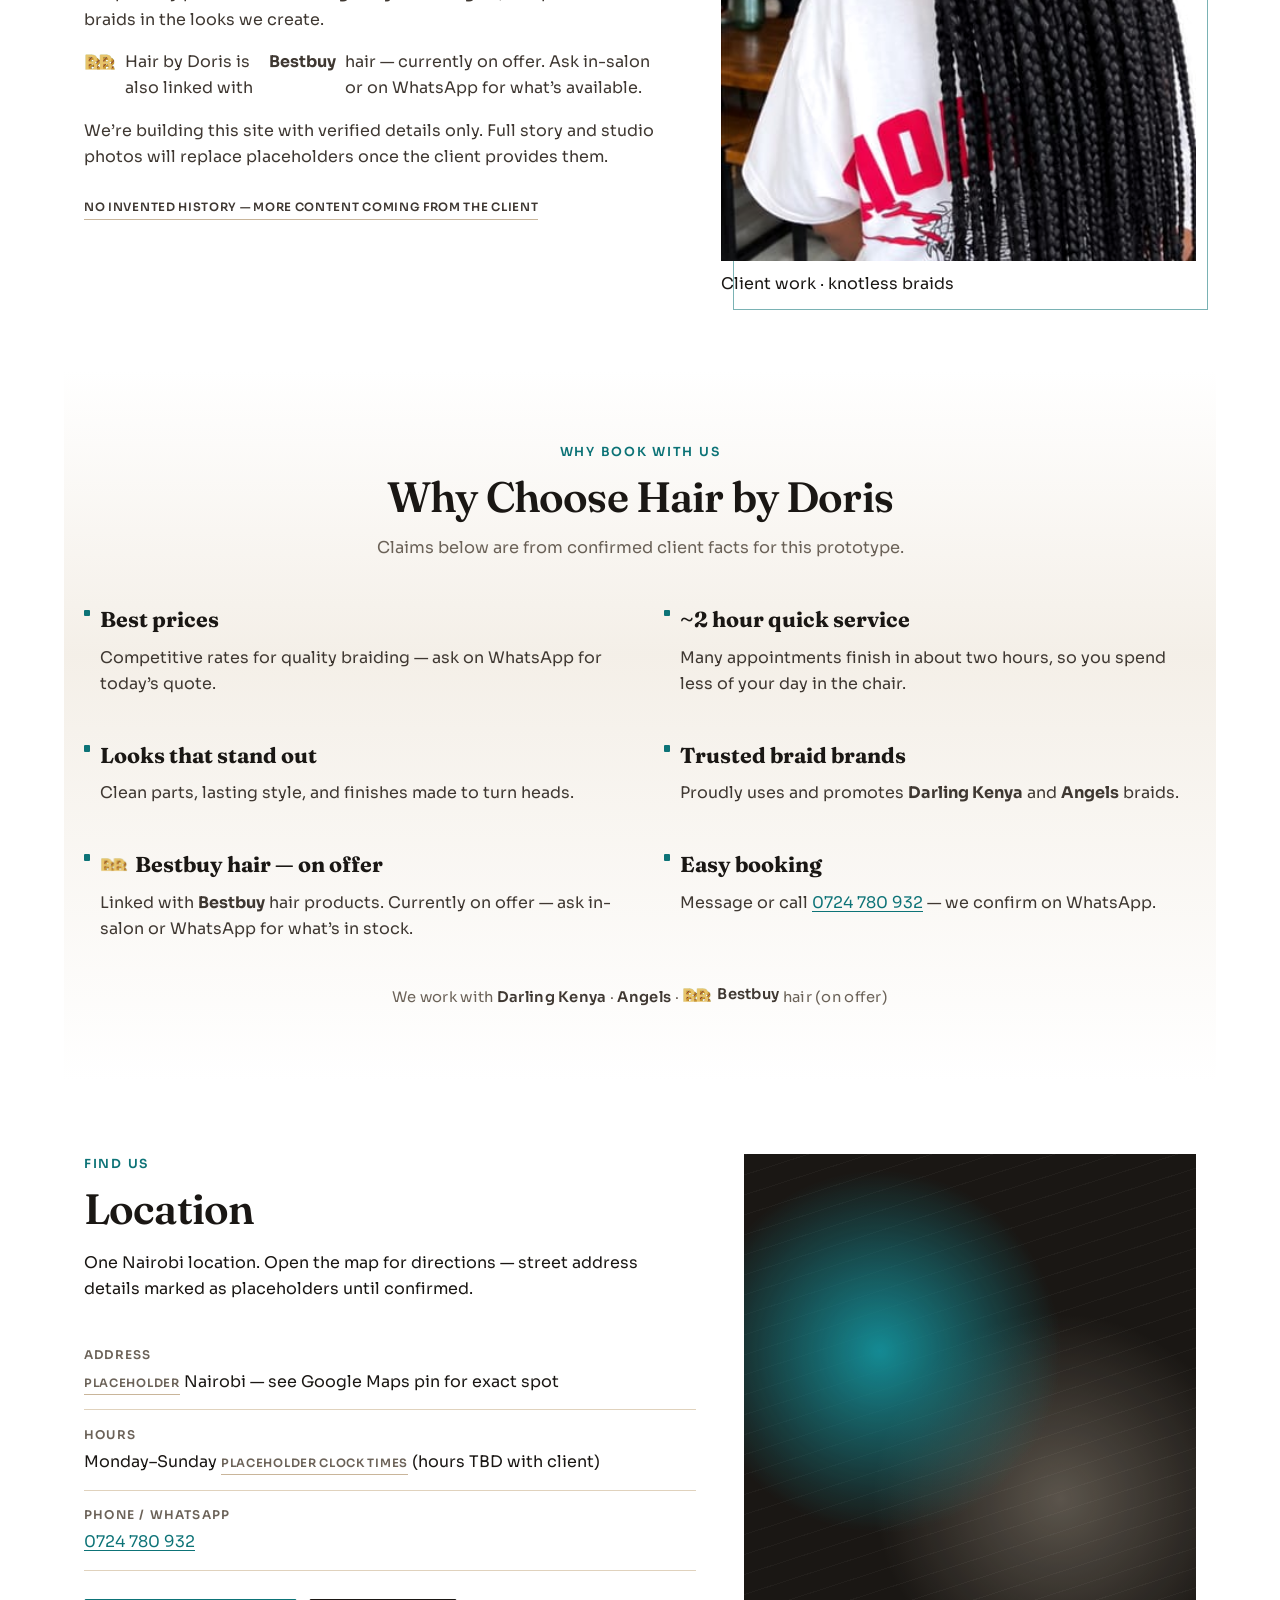
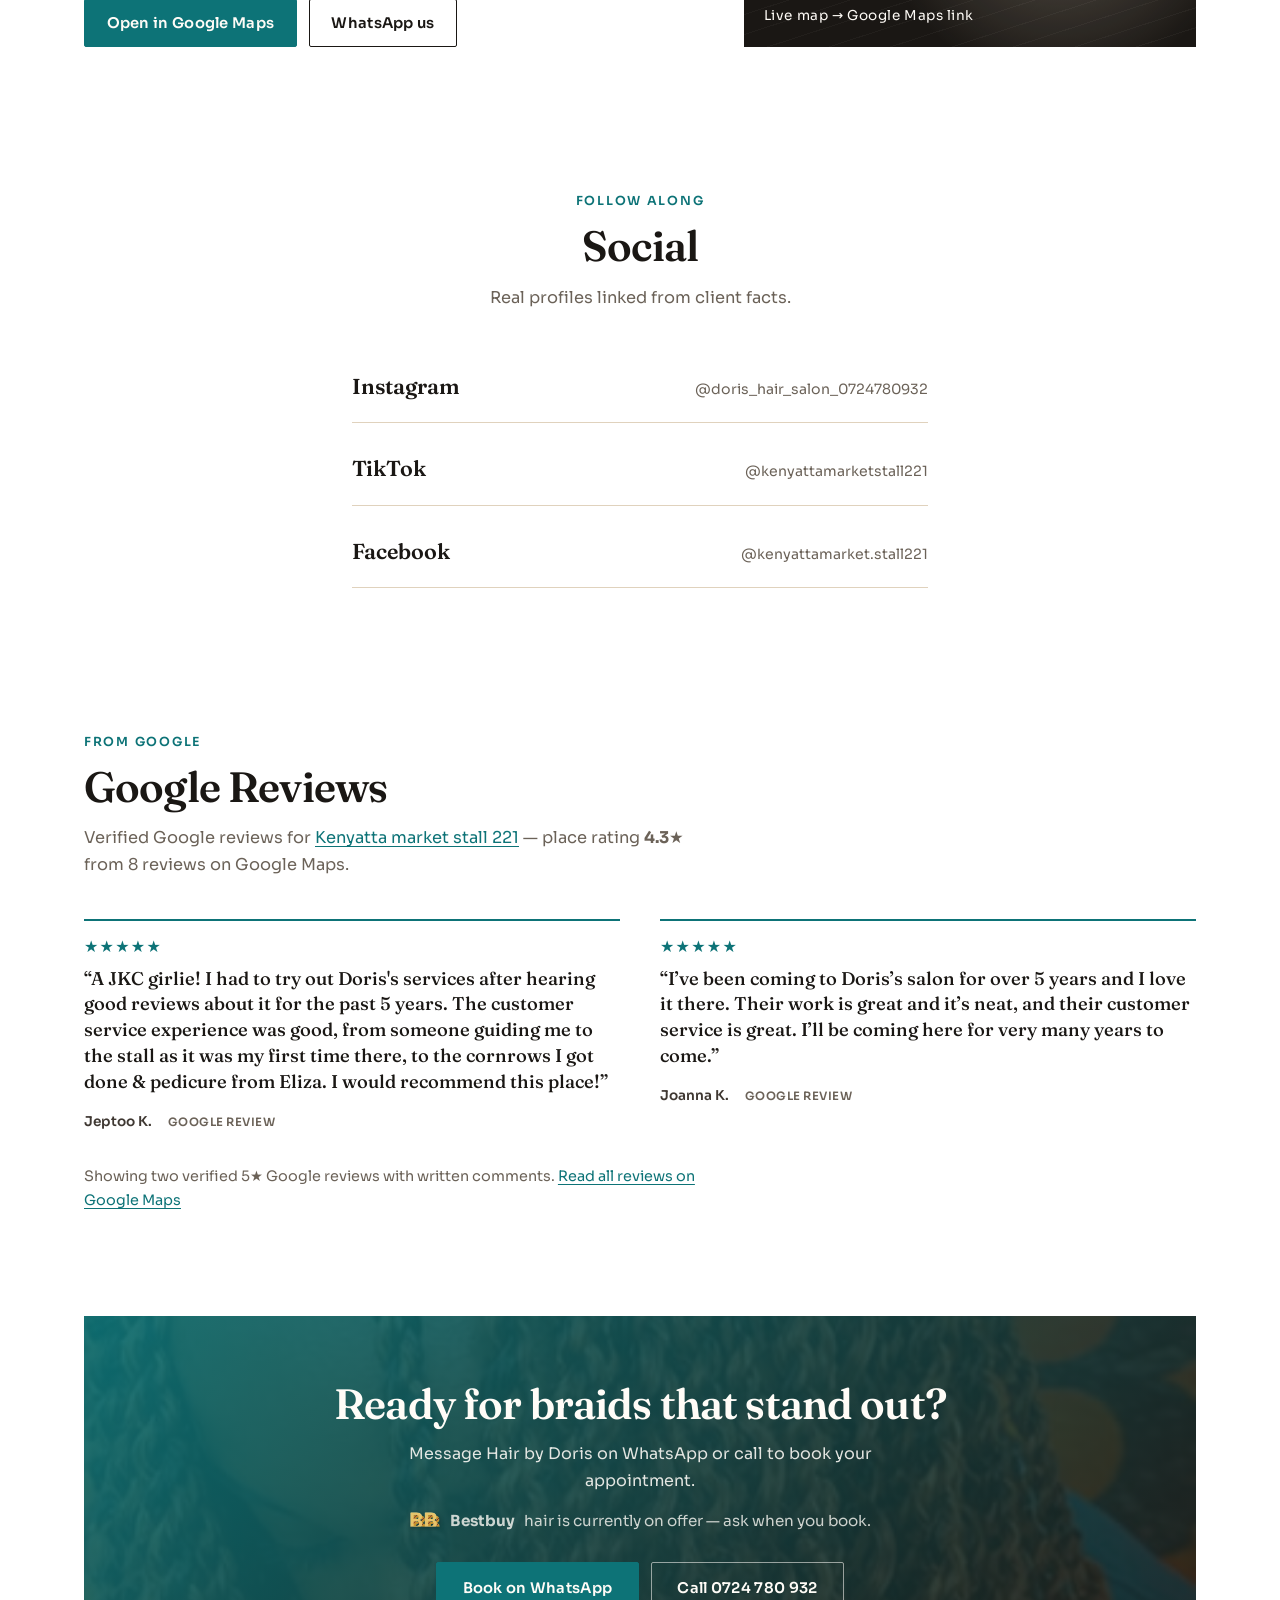
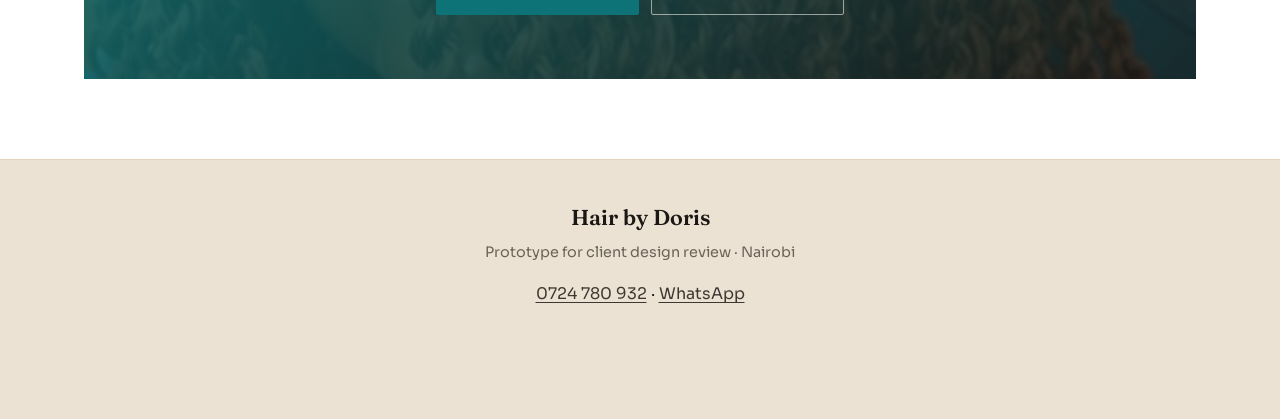
==== commit 8bcdbbd2: "Add Bestbuy BB icon next to brand mentions Extract BB-only transparent icon from the full Bestbuy lo" ====
--- a/doris-hair-salon/index.html
+++ b/doris-hair-salon/index.html
@@ -125,7 +125,10 @@
           <h2 id="about-heading">About Hair by Doris</h2>
           <p>Hair by Doris specializes in braiding that helps you stand out — fashionable, energetic work with a warm, professional touch.</p>
           <p>We proudly partner with <strong>Darling Kenya</strong> and <strong>Angels</strong>, and promote their braids in the looks we create.</p>
-          <p>Hair by Doris is also linked with <strong>Bestbuy</strong> hair — currently on offer. Ask in-salon or on WhatsApp for what’s available.</p>
+          <p class="bestbuy-mention">
+            <img class="bestbuy-icon" src="images/bestbuy-bb-icon.png" alt="Bestbuy" width="36" height="20" loading="lazy" decoding="async" />
+            Hair by Doris is also linked with <strong>Bestbuy</strong> hair — currently on offer. Ask in-salon or on WhatsApp for what’s available.
+          </p>
           <p>We’re building this site with verified details only. Full story and studio photos will replace placeholders once the client provides them.</p>
           <p class="label-tag">No invented history — more content coming from the client</p>
         </div>
@@ -166,7 +169,10 @@
           <p>Proudly uses and promotes <strong>Darling Kenya</strong> and <strong>Angels</strong> braids.</p>
         </li>
         <li>
-          <h3>Bestbuy hair — on offer</h3>
+          <h3 class="bestbuy-heading">
+            <img class="bestbuy-icon" src="images/bestbuy-bb-icon.png" alt="Bestbuy" width="36" height="20" loading="lazy" decoding="async" />
+            Bestbuy hair — on offer
+          </h3>
           <p>Linked with <strong>Bestbuy</strong> hair products. Currently on offer — ask in-salon or WhatsApp for what’s in stock.</p>
         </li>
         <li>
@@ -174,7 +180,14 @@
           <p>Message or call <a href="tel:+254724780932">0724 780 932</a> — we confirm on WhatsApp.</p>
         </li>
       </ul>
-      <p class="partners-line">We work with <span>Darling Kenya</span> · <span>Angels</span> · <span>Bestbuy</span> hair (on offer)</p>
+      <p class="partners-line">
+        We work with <span>Darling Kenya</span> · <span>Angels</span> ·
+        <span class="partners-line__bestbuy">
+          <img class="bestbuy-icon" src="images/bestbuy-bb-icon.png" alt="Bestbuy" width="32" height="18" loading="lazy" decoding="async" />
+          Bestbuy
+        </span>
+        hair (on offer)
+      </p>
     </section>
 
     <section class="section visit" id="visit" aria-labelledby="visit-heading">
@@ -286,7 +299,10 @@
       <div class="cta-final__inner">
         <h2 id="cta-heading">Ready for braids that stand out?</h2>
         <p>Message Hair by Doris on WhatsApp or call to book your appointment.</p>
-        <p class="cta-final__aside"><strong>Bestbuy</strong> hair is currently on offer — ask when you book.</p>
+        <p class="cta-final__aside bestbuy-mention bestbuy-mention--on-dark">
+          <img class="bestbuy-icon" src="images/bestbuy-bb-icon.png" alt="Bestbuy" width="36" height="20" loading="lazy" decoding="async" />
+          <strong>Bestbuy</strong> hair is currently on offer — ask when you book.
+        </p>
         <div class="cta-final__actions">
           <a class="btn btn--accent btn--lg" href="https://wa.me/254724780932?text=Hi%20Hair%20by%20Doris%2C%20I%27d%20like%20to%20book%20an%20appointment" target="_blank" rel="noopener noreferrer">Book on WhatsApp</a>
           <a class="btn btn--ghost btn--lg" href="tel:+254724780932">Call 0724 780 932</a>
--- a/doris-hair-salon/css/styles.css
+++ b/doris-hair-salon/css/styles.css
@@ -893,6 +893,55 @@
   font-weight: 600;
 }
 
+.partners-line__bestbuy {
+  display: inline-flex;
+  align-items: center;
+  gap: 0.35rem;
+}
+
+.bestbuy-icon {
+  display: inline-block;
+  width: 1.85rem;
+  height: auto;
+  vertical-align: -0.2em;
+  object-fit: contain;
+  flex-shrink: 0;
+}
+
+.bestbuy-mention {
+  display: flex;
+  align-items: flex-start;
+  gap: 0.55rem;
+}
+
+.bestbuy-mention .bestbuy-icon {
+  margin-top: 0.28em;
+  width: 2rem;
+}
+
+.bestbuy-heading {
+  display: flex;
+  align-items: center;
+  gap: 0.45rem;
+}
+
+.bestbuy-heading .bestbuy-icon {
+  width: 1.75rem;
+}
+
+.bestbuy-mention--on-dark {
+  justify-content: center;
+  text-align: left;
+  max-width: 34rem;
+  margin-left: auto;
+  margin-right: auto;
+}
+
+.bestbuy-mention--on-dark .bestbuy-icon {
+  margin-top: 0.15em;
+  filter: drop-shadow(0 1px 2px rgba(0, 0, 0, 0.35));
+}
+
 .review-card {
   border-top: 2px solid var(--turquoise);
   padding-top: 1.15rem;
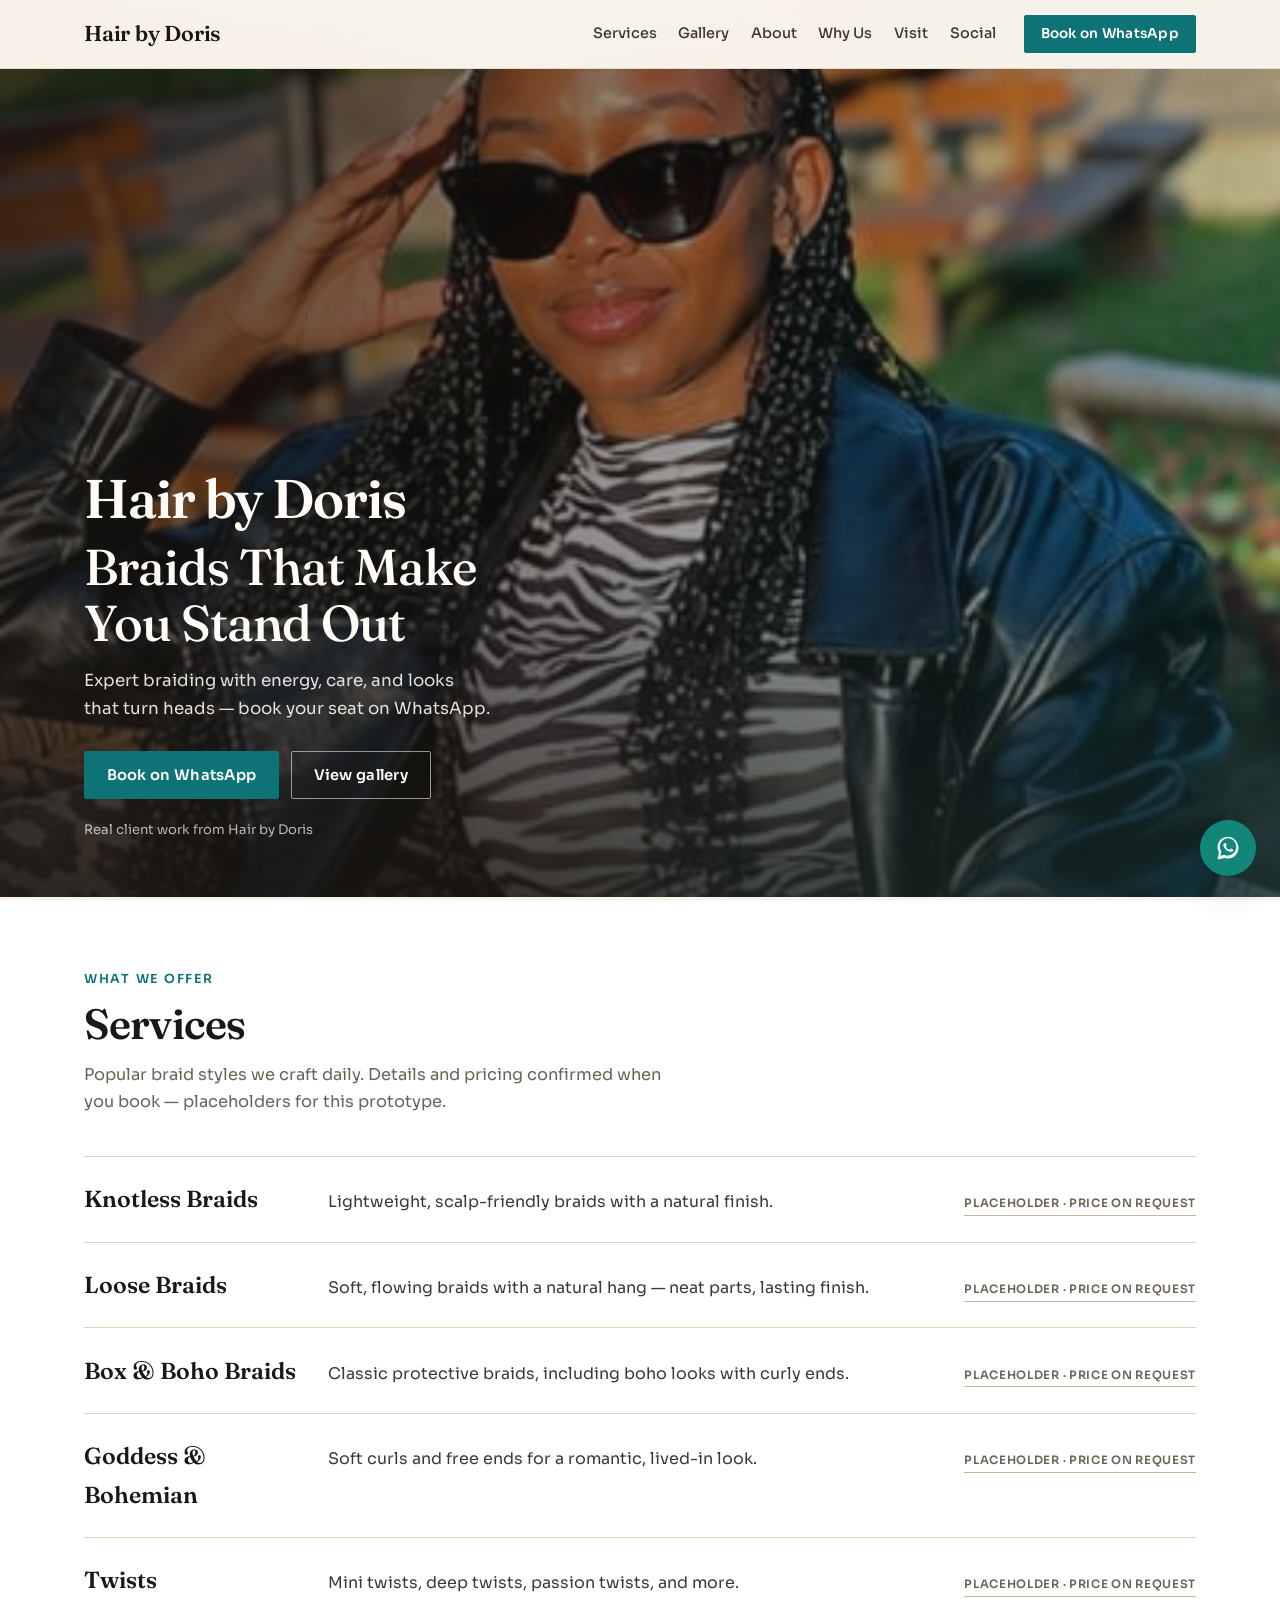
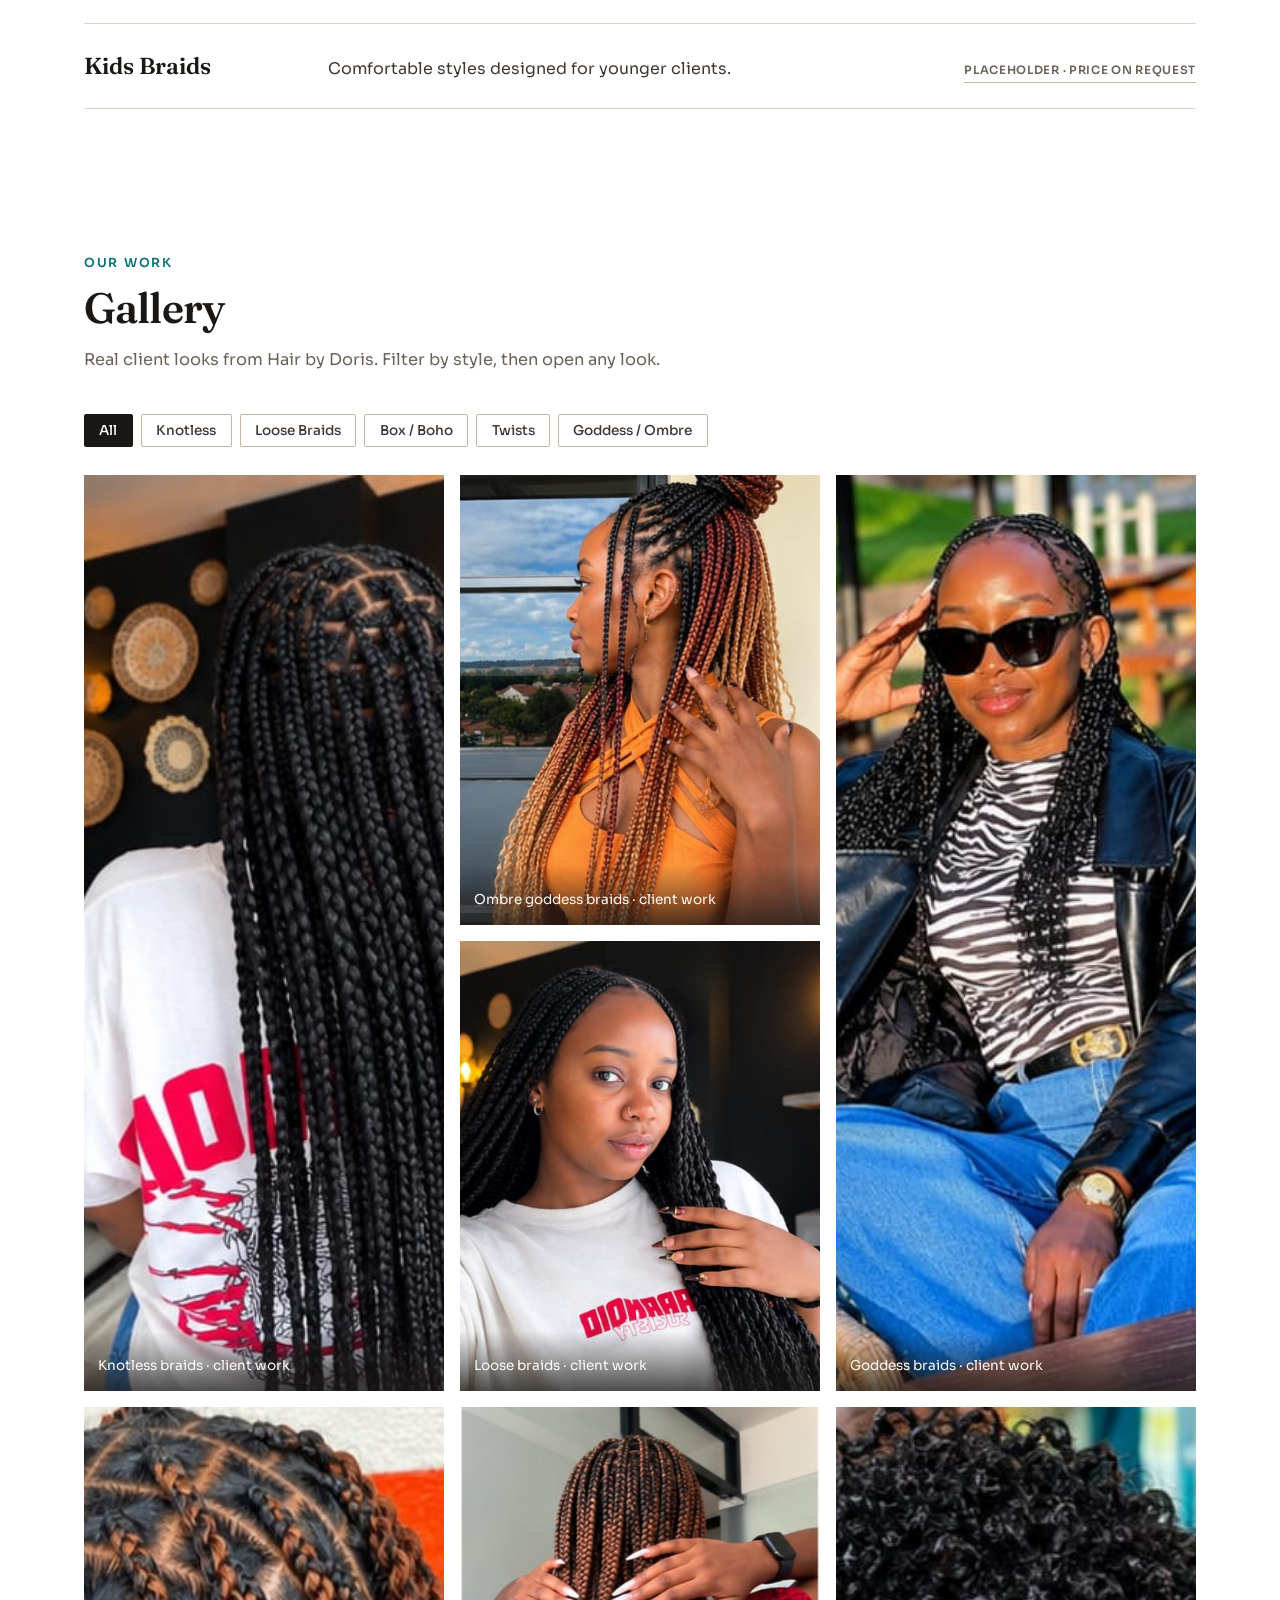
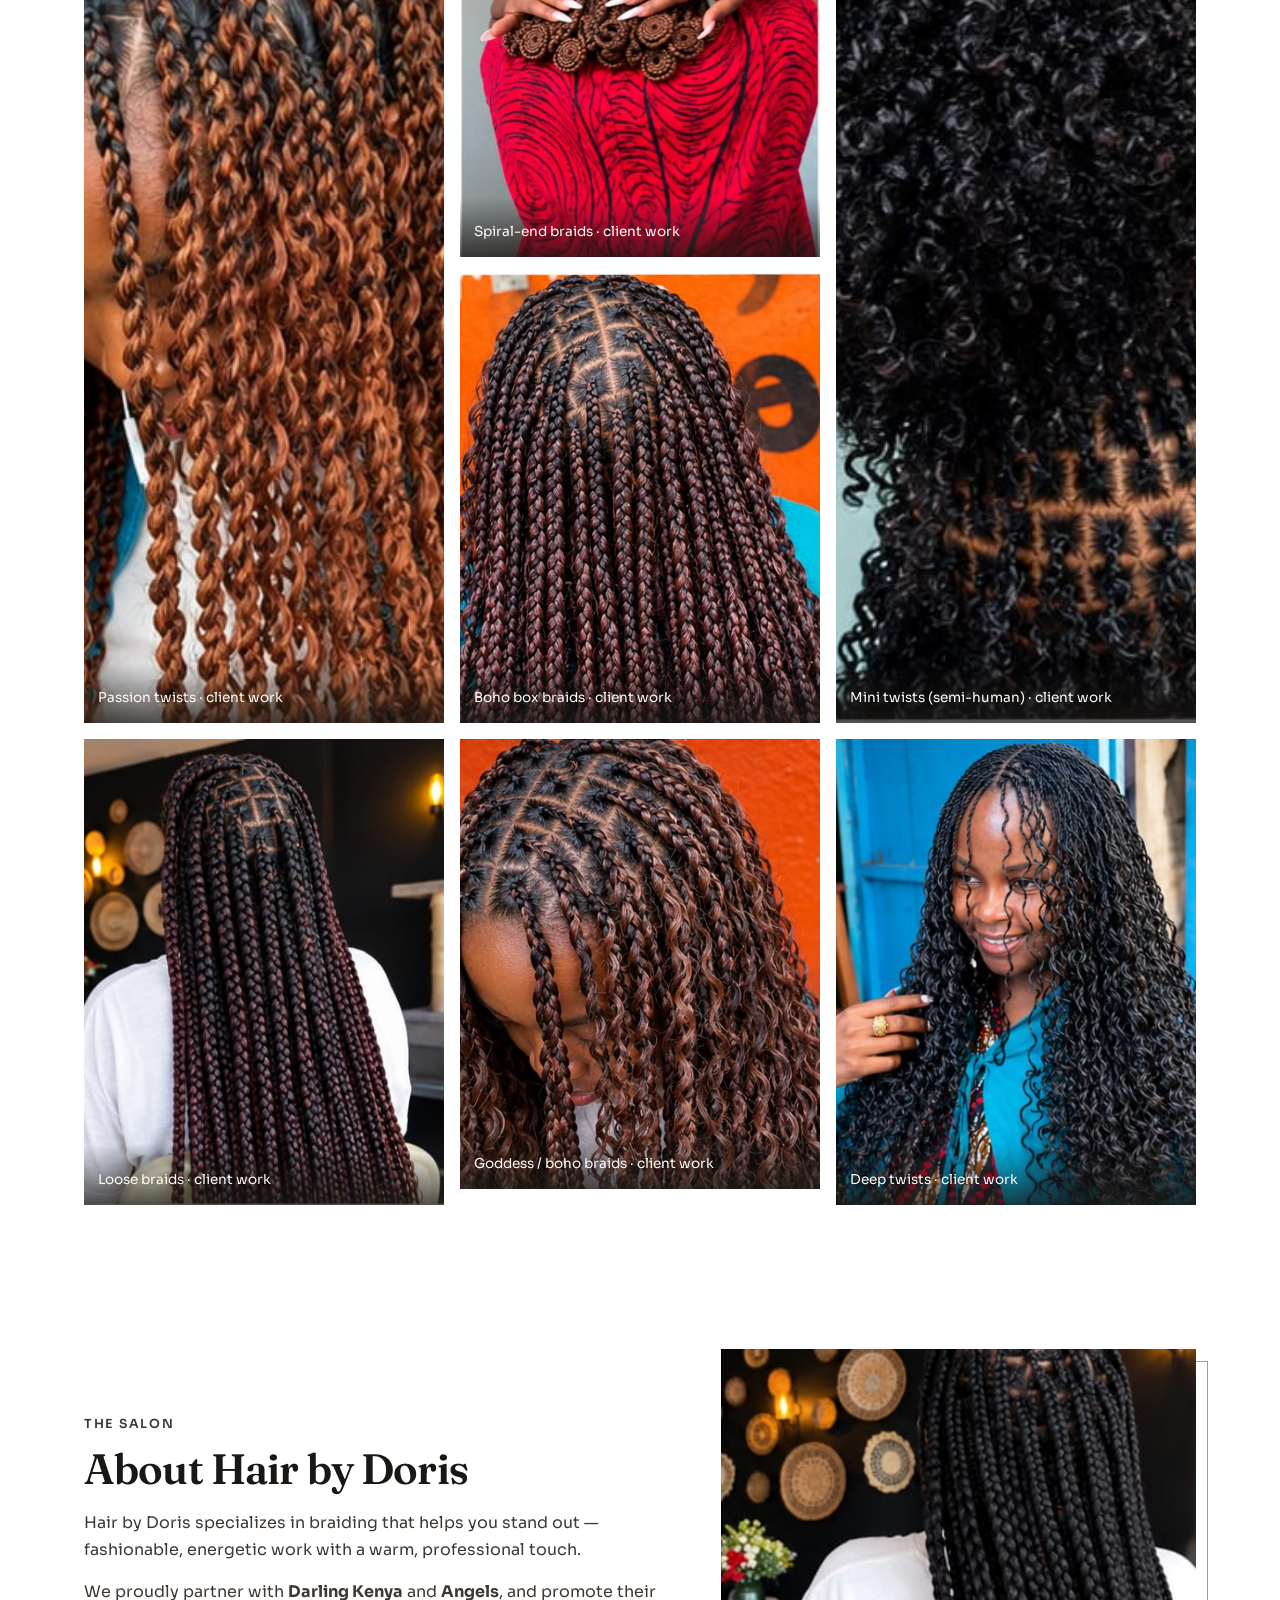
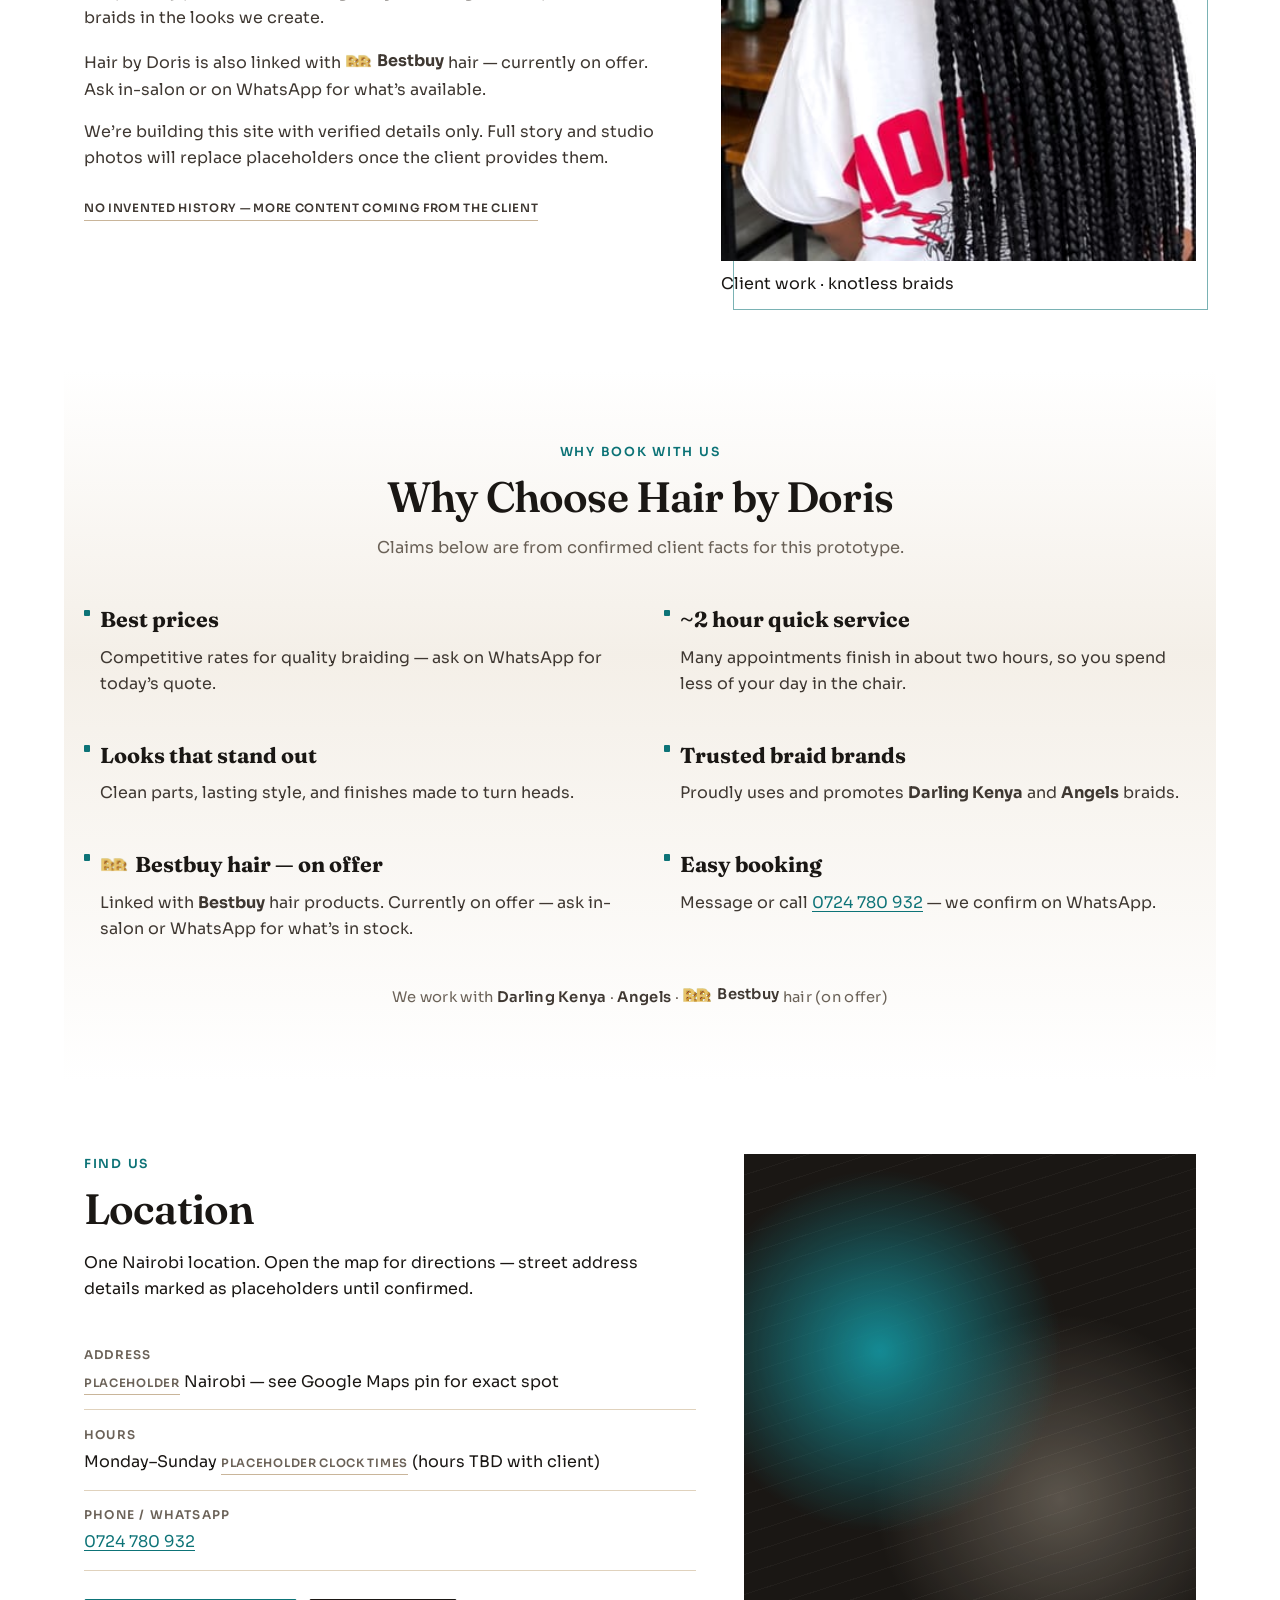
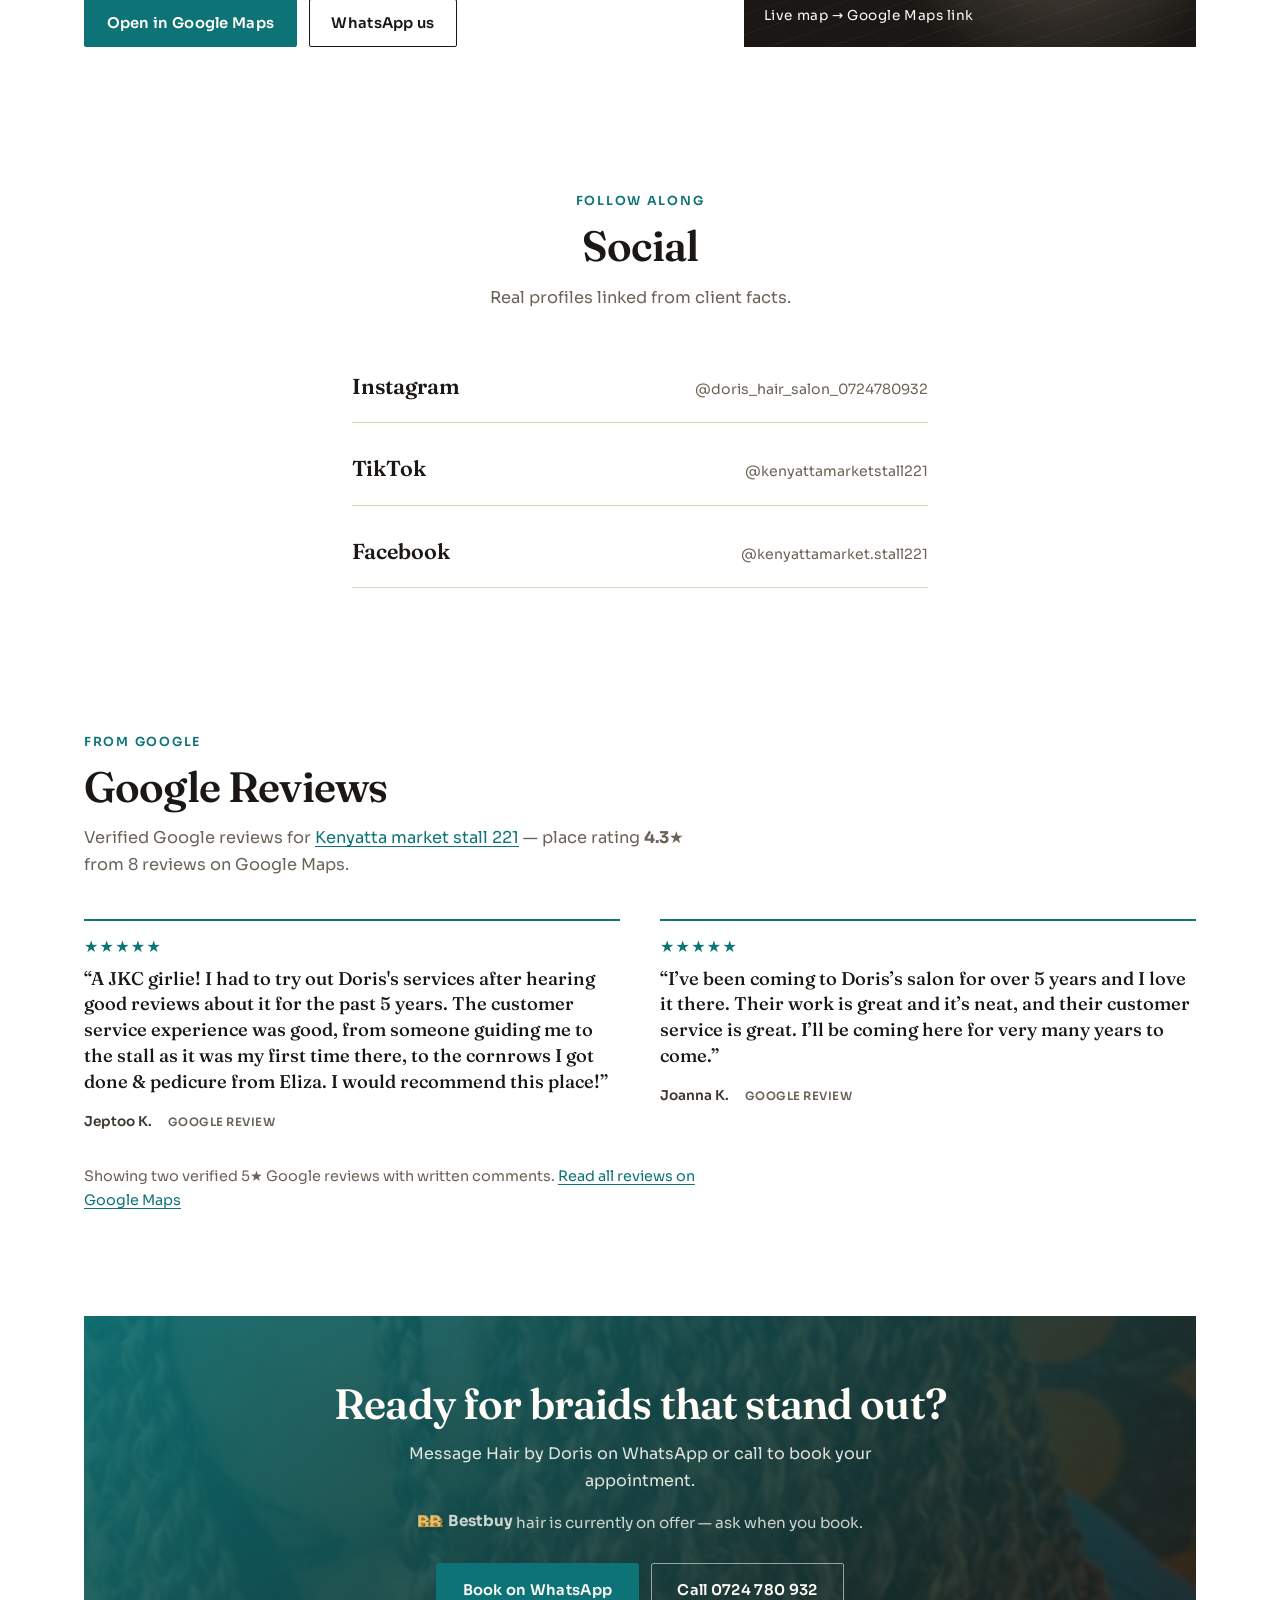
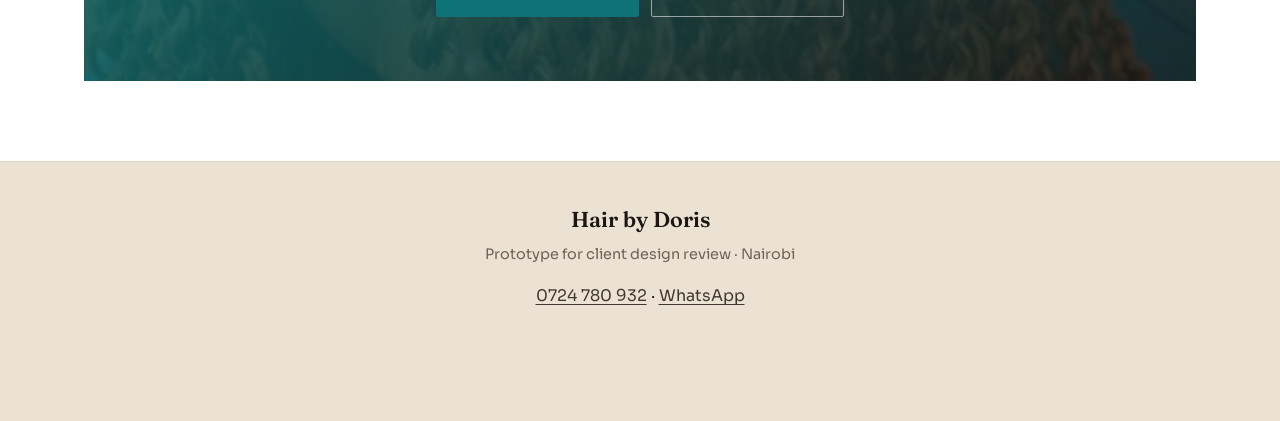
==== commit 4b56fd8d: "Inline Bestbuy BB icon beside brand name Co-authored-by: kxrlos-cloud <kxrlos-cloud@users.noreply.gi" ====
--- a/doris-hair-salon/index.html
+++ b/doris-hair-salon/index.html
@@ -125,9 +125,13 @@
           <h2 id="about-heading">About Hair by Doris</h2>
           <p>Hair by Doris specializes in braiding that helps you stand out — fashionable, energetic work with a warm, professional touch.</p>
           <p>We proudly partner with <strong>Darling Kenya</strong> and <strong>Angels</strong>, and promote their braids in the looks we create.</p>
-          <p class="bestbuy-mention">
-            <img class="bestbuy-icon" src="images/bestbuy-bb-icon.png" alt="Bestbuy" width="36" height="20" loading="lazy" decoding="async" />
-            Hair by Doris is also linked with <strong>Bestbuy</strong> hair — currently on offer. Ask in-salon or on WhatsApp for what’s available.
+          <p>
+            Hair by Doris is also linked with
+            <span class="bestbuy-inline">
+              <img class="bestbuy-icon" src="images/bestbuy-bb-icon.png" alt="Bestbuy" width="36" height="20" loading="lazy" decoding="async" />
+              <strong>Bestbuy</strong>
+            </span>
+            hair — currently on offer. Ask in-salon or on WhatsApp for what’s available.
           </p>
           <p>We’re building this site with verified details only. Full story and studio photos will replace placeholders once the client provides them.</p>
           <p class="label-tag">No invented history — more content coming from the client</p>
@@ -299,9 +303,12 @@
       <div class="cta-final__inner">
         <h2 id="cta-heading">Ready for braids that stand out?</h2>
         <p>Message Hair by Doris on WhatsApp or call to book your appointment.</p>
-        <p class="cta-final__aside bestbuy-mention bestbuy-mention--on-dark">
-          <img class="bestbuy-icon" src="images/bestbuy-bb-icon.png" alt="Bestbuy" width="36" height="20" loading="lazy" decoding="async" />
-          <strong>Bestbuy</strong> hair is currently on offer — ask when you book.
+        <p class="cta-final__aside">
+          <span class="bestbuy-inline bestbuy-inline--on-dark">
+            <img class="bestbuy-icon" src="images/bestbuy-bb-icon.png" alt="Bestbuy" width="36" height="20" loading="lazy" decoding="async" />
+            <strong>Bestbuy</strong>
+          </span>
+          hair is currently on offer — ask when you book.
         </p>
         <div class="cta-final__actions">
           <a class="btn btn--accent btn--lg" href="https://wa.me/254724780932?text=Hi%20Hair%20by%20Doris%2C%20I%27d%20like%20to%20book%20an%20appointment" target="_blank" rel="noopener noreferrer">Book on WhatsApp</a>
--- a/doris-hair-salon/css/styles.css
+++ b/doris-hair-salon/css/styles.css
@@ -908,15 +908,19 @@
   flex-shrink: 0;
 }
 
-.bestbuy-mention {
-  display: flex;
-  align-items: flex-start;
-  gap: 0.55rem;
-}
-
-.bestbuy-mention .bestbuy-icon {
-  margin-top: 0.28em;
-  width: 2rem;
+.bestbuy-inline {
+  display: inline-flex;
+  align-items: center;
+  gap: 0.3rem;
+  white-space: nowrap;
+}
+
+.bestbuy-inline .bestbuy-icon {
+  width: 1.7rem;
+}
+
+.bestbuy-inline--on-dark .bestbuy-icon {
+  filter: drop-shadow(0 1px 2px rgba(0, 0, 0, 0.35));
 }
 
 .bestbuy-heading {
@@ -925,21 +929,14 @@
   gap: 0.45rem;
 }
 
+.why-list h3.bestbuy-heading {
+  padding-left: 1rem;
+}
+
 .bestbuy-heading .bestbuy-icon {
   width: 1.75rem;
-}
-
-.bestbuy-mention--on-dark {
-  justify-content: center;
-  text-align: left;
-  max-width: 34rem;
-  margin-left: auto;
-  margin-right: auto;
-}
-
-.bestbuy-mention--on-dark .bestbuy-icon {
-  margin-top: 0.15em;
-  filter: drop-shadow(0 1px 2px rgba(0, 0, 0, 0.35));
+  position: relative;
+  z-index: 1;
 }
 
 .review-card {
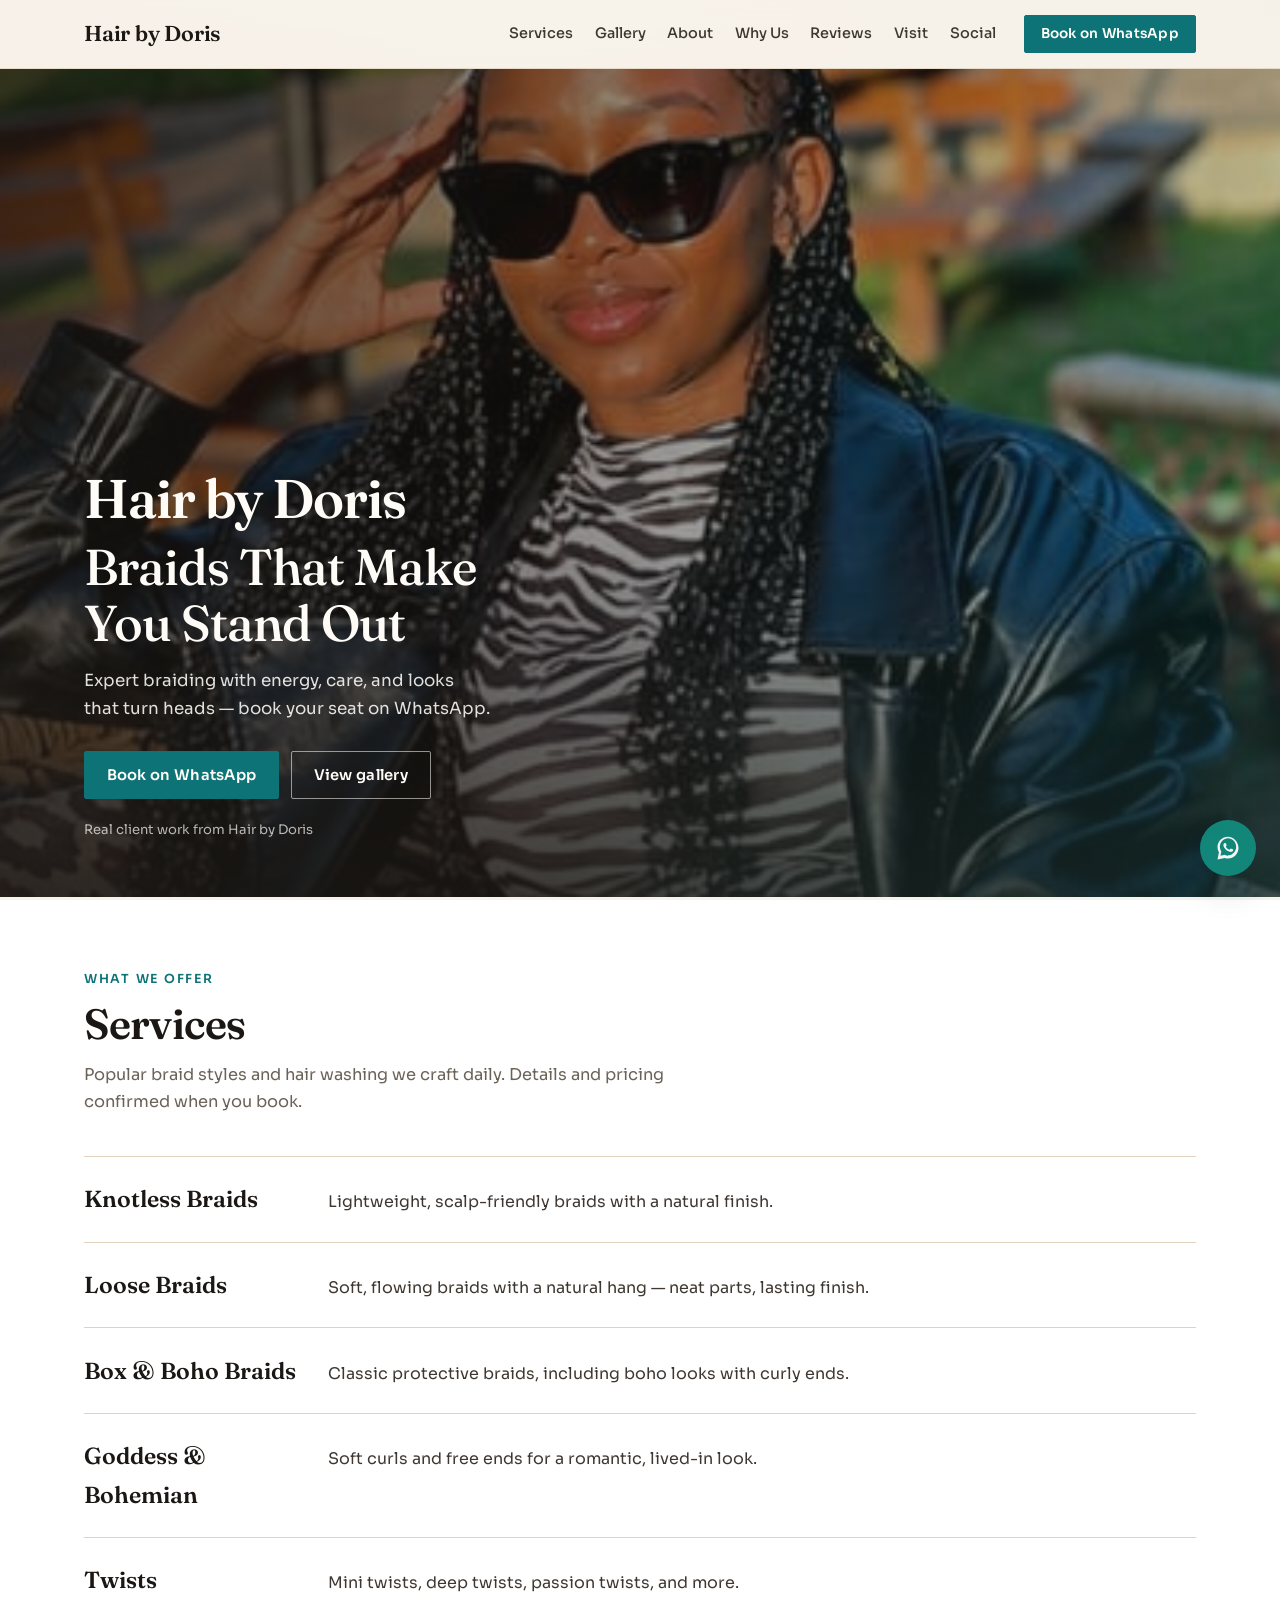
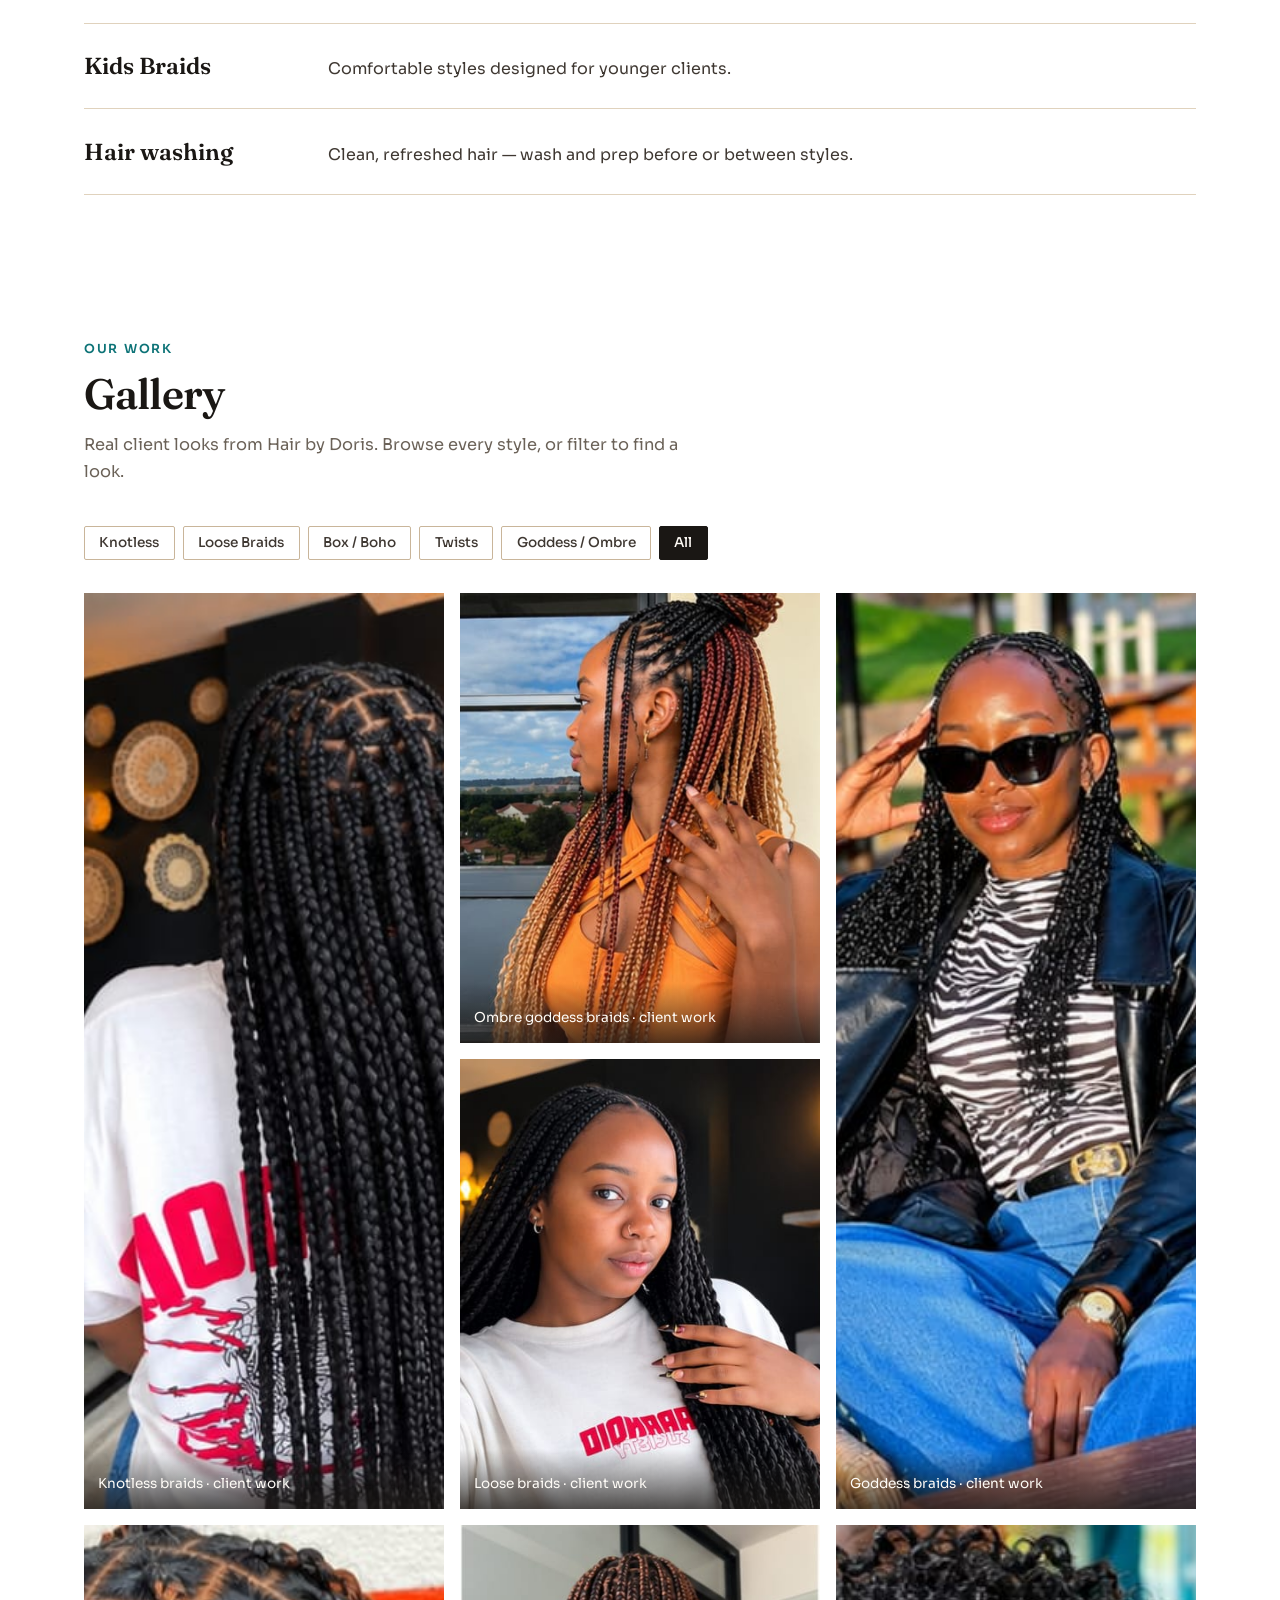
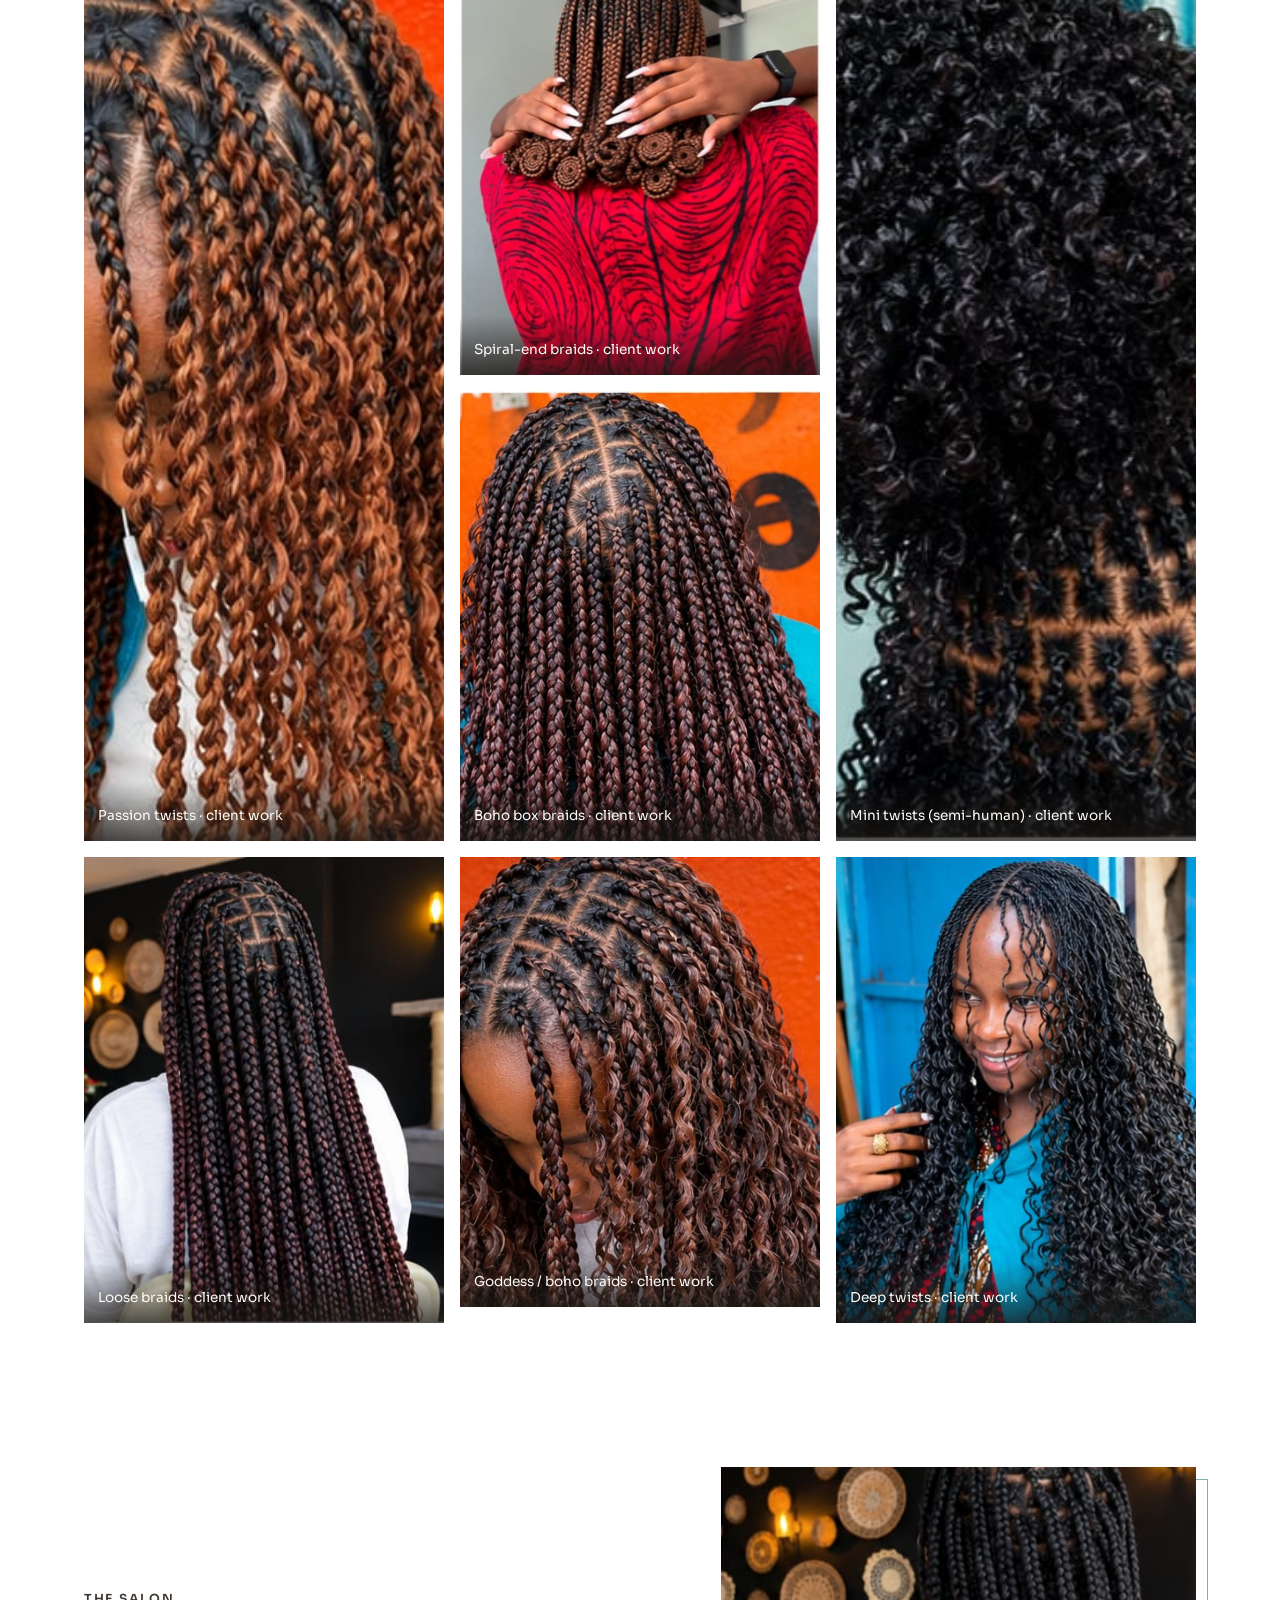
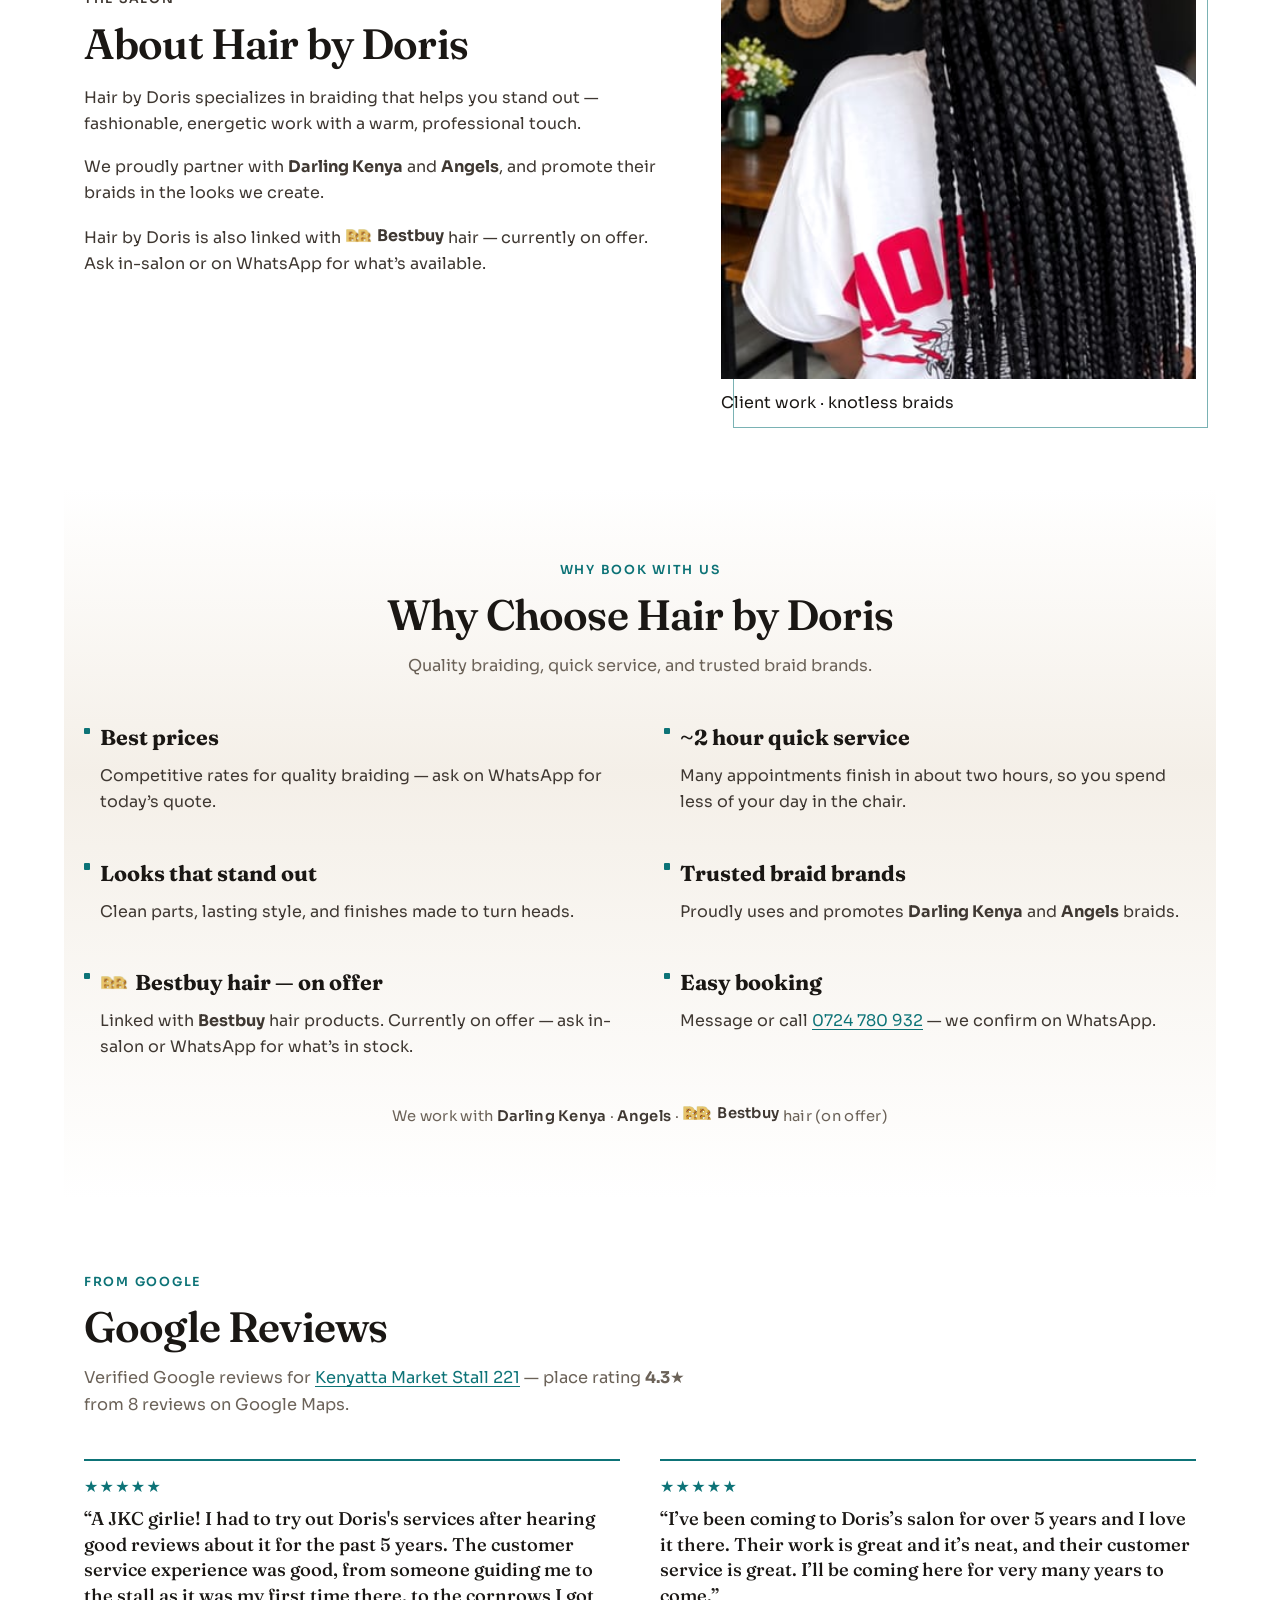
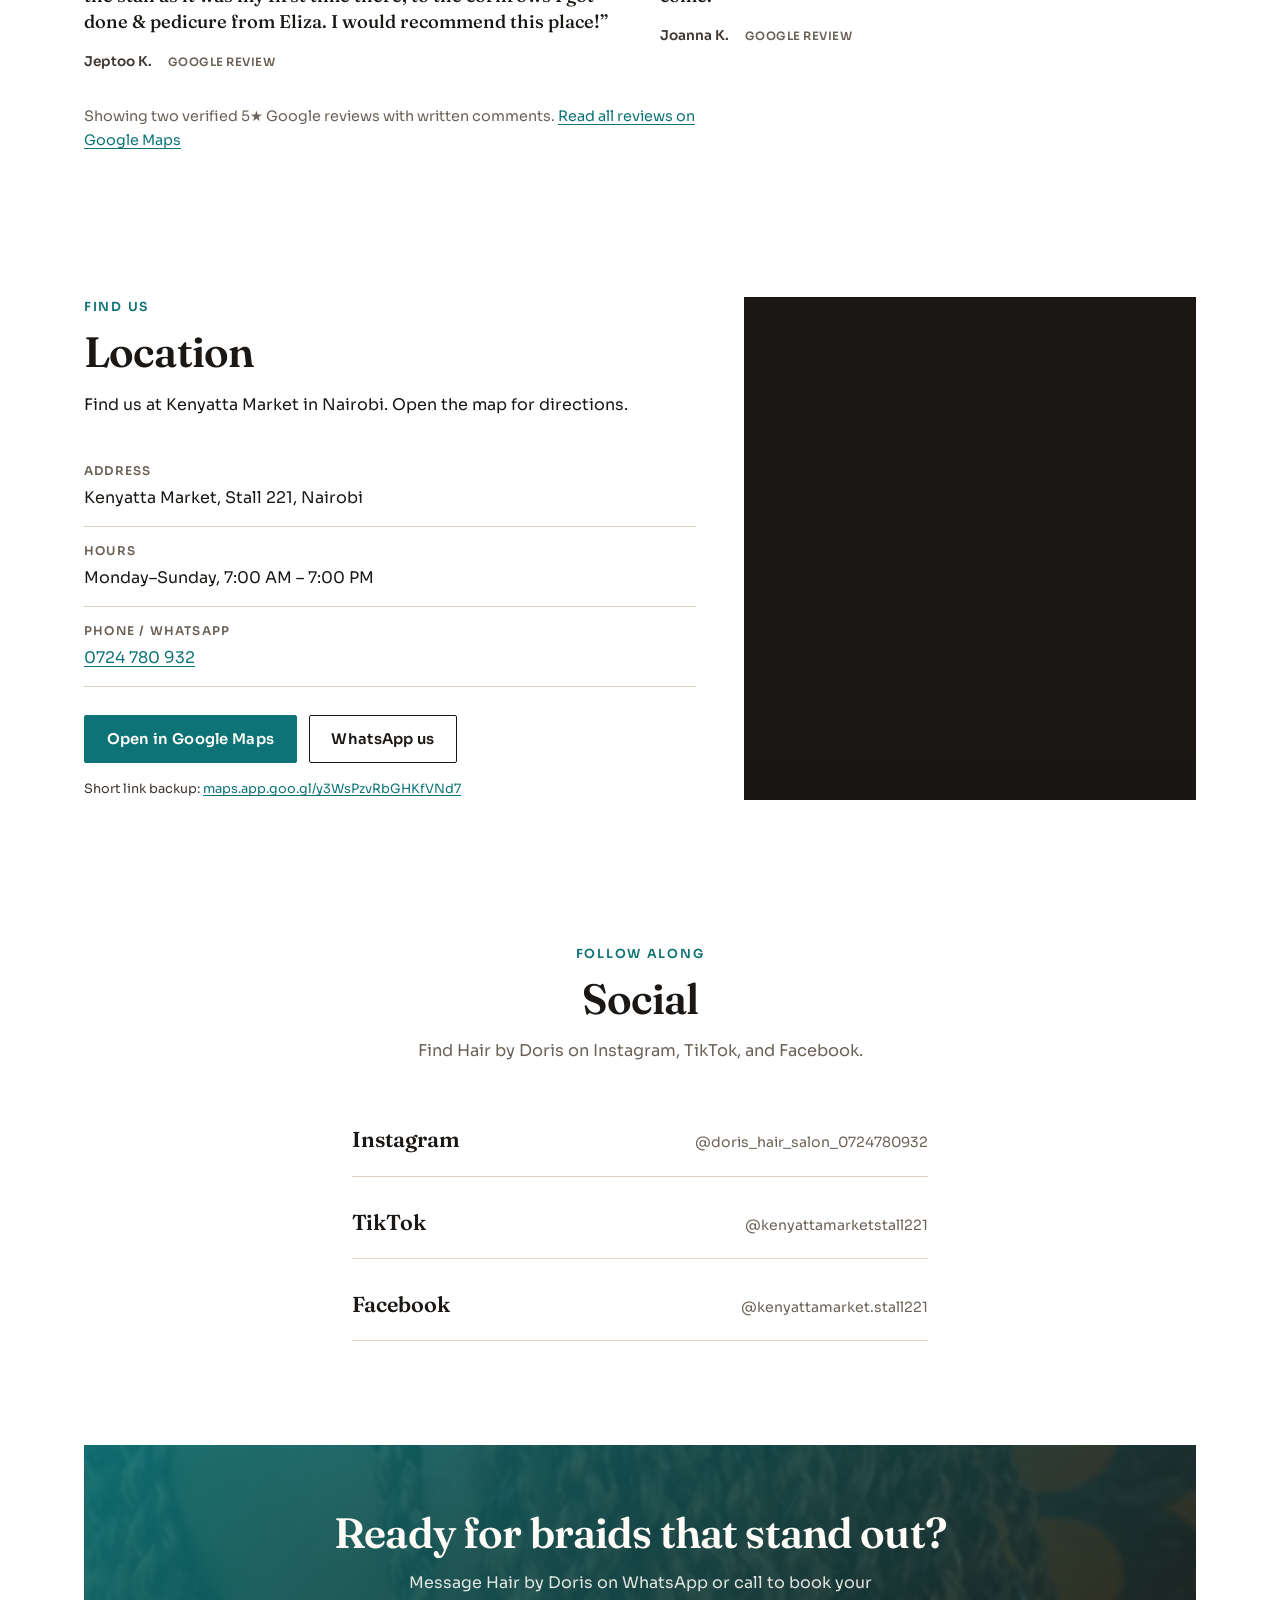
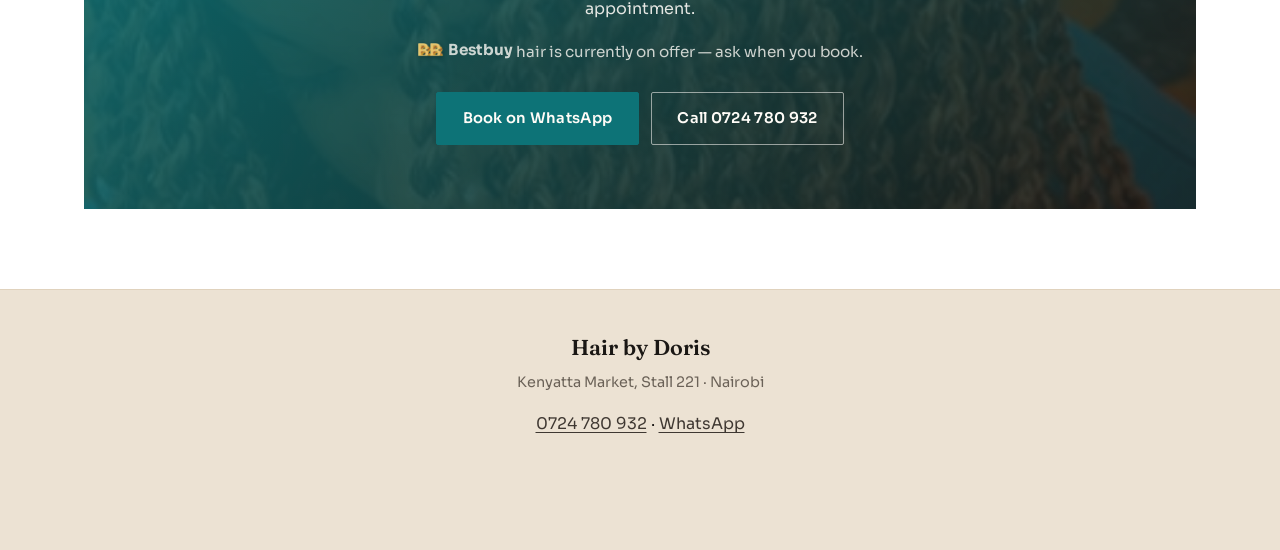
==== commit d26ecebd: "Polish Hair by Doris for mobile production Strip placeholders and prototype disclaimers, add hair wa" ====
--- a/doris-hair-salon/index.html
+++ b/doris-hair-salon/index.html
@@ -26,6 +26,7 @@
           <li><a href="#gallery">Gallery</a></li>
           <li><a href="#about">About</a></li>
           <li><a href="#why">Why Us</a></li>
+          <li><a href="#reviews">Reviews</a></li>
           <li><a href="#visit">Visit</a></li>
           <li><a href="#social">Social</a></li>
         </ul>
@@ -62,38 +63,36 @@
       <div class="section__intro">
         <p class="eyebrow">What we offer</p>
         <h2 id="services-heading">Services</h2>
-        <p class="section__dek">Popular braid styles we craft daily. Details and pricing confirmed when you book — placeholders for this prototype.</p>
+        <p class="section__dek">Popular braid styles and hair washing we craft daily. Details and pricing confirmed when you book.</p>
       </div>
       <ul class="service-list">
         <li class="service-item">
           <h3>Knotless Braids</h3>
           <p>Lightweight, scalp-friendly braids with a natural finish.</p>
-          <span class="label-tag">Placeholder · price on request</span>
         </li>
         <li class="service-item">
           <h3>Loose Braids</h3>
           <p>Soft, flowing braids with a natural hang — neat parts, lasting finish.</p>
-          <span class="label-tag">Placeholder · price on request</span>
         </li>
         <li class="service-item">
           <h3>Box &amp; Boho Braids</h3>
           <p>Classic protective braids, including boho looks with curly ends.</p>
-          <span class="label-tag">Placeholder · price on request</span>
         </li>
         <li class="service-item">
           <h3>Goddess &amp; Bohemian</h3>
           <p>Soft curls and free ends for a romantic, lived-in look.</p>
-          <span class="label-tag">Placeholder · price on request</span>
         </li>
         <li class="service-item">
           <h3>Twists</h3>
           <p>Mini twists, deep twists, passion twists, and more.</p>
-          <span class="label-tag">Placeholder · price on request</span>
         </li>
         <li class="service-item">
           <h3>Kids Braids</h3>
           <p>Comfortable styles designed for younger clients.</p>
-          <span class="label-tag">Placeholder · price on request</span>
+        </li>
+        <li class="service-item">
+          <h3>Hair washing</h3>
+          <p>Clean, refreshed hair — wash and prep before or between styles.</p>
         </li>
       </ul>
     </section>
@@ -102,15 +101,15 @@
       <div class="section__intro">
         <p class="eyebrow">Our work</p>
         <h2 id="gallery-heading">Gallery</h2>
-        <p class="section__dek">Real client looks from Hair by Doris. Filter by style, then open any look.</p>
+        <p class="section__dek">Real client looks from Hair by Doris. Browse every style, or filter to find a look.</p>
       </div>
       <div class="gallery-filters" role="group" aria-label="Filter gallery by style">
-        <button type="button" class="filter-btn is-active" data-filter="all" aria-pressed="true">All</button>
         <button type="button" class="filter-btn" data-filter="knotless" aria-pressed="false">Knotless</button>
         <button type="button" class="filter-btn" data-filter="loose" aria-pressed="false">Loose Braids</button>
         <button type="button" class="filter-btn" data-filter="box" aria-pressed="false">Box / Boho</button>
         <button type="button" class="filter-btn" data-filter="twists" aria-pressed="false">Twists</button>
         <button type="button" class="filter-btn" data-filter="goddess" aria-pressed="false">Goddess / Ombre</button>
+        <button type="button" class="filter-btn is-active" data-filter="all" aria-pressed="true">All</button>
       </div>
       <div class="gallery-grid" data-gallery-grid>
         <!-- Populated by js/gallery.js -->
@@ -133,8 +132,6 @@
             </span>
             hair — currently on offer. Ask in-salon or on WhatsApp for what’s available.
           </p>
-          <p>We’re building this site with verified details only. Full story and studio photos will replace placeholders once the client provides them.</p>
-          <p class="label-tag">No invented history — more content coming from the client</p>
         </div>
         <figure class="about__figure">
           <img
@@ -153,7 +150,7 @@
       <div class="section__intro section__intro--center">
         <p class="eyebrow">Why book with us</p>
           <h2 id="why-heading">Why Choose Hair by Doris</h2>
-        <p class="section__dek">Claims below are from confirmed client facts for this prototype.</p>
+        <p class="section__dek">Quality braiding, quick service, and trusted braid brands.</p>
       </div>
       <ul class="why-list">
         <li>
@@ -194,72 +191,12 @@
       </p>
     </section>
 
-    <section class="section visit" id="visit" aria-labelledby="visit-heading">
-      <div class="visit__layout">
-        <div>
-          <p class="eyebrow">Find us</p>
-          <h2 id="visit-heading">Location</h2>
-          <p>One Nairobi location. Open the map for directions — street address details marked as placeholders until confirmed.</p>
-          <dl class="visit__facts">
-            <div>
-              <dt>Address</dt>
-              <dd><span class="label-tag">Placeholder</span> Nairobi — see Google Maps pin for exact spot</dd>
-            </div>
-            <div>
-              <dt>Hours</dt>
-              <dd>Monday–Sunday <span class="label-tag">Placeholder clock times</span> (hours TBD with client)</dd>
-            </div>
-            <div>
-              <dt>Phone / WhatsApp</dt>
-              <dd><a href="tel:+254724780932">0724 780 932</a></dd>
-            </div>
-          </dl>
-          <div class="visit__actions">
-            <a class="btn btn--accent" href="https://maps.app.goo.gl/y3WsPzvRbGHKfVNd7" target="_blank" rel="noopener noreferrer">Open in Google Maps</a>
-            <a class="btn btn--ghost-dark" href="https://wa.me/254724780932?text=Hi%20Hair%20by%20Doris%2C%20I%27d%20like%20directions%20or%20to%20book" target="_blank" rel="noopener noreferrer">WhatsApp us</a>
-          </div>
-        </div>
-        <div class="visit__map-panel" aria-hidden="true">
-          <div class="visit__map-art"></div>
-          <p class="visit__map-caption">Live map → Google Maps link</p>
-        </div>
-      </div>
-    </section>
-
-    <section class="section social" id="social" aria-labelledby="social-heading">
-      <div class="section__intro section__intro--center">
-        <p class="eyebrow">Follow along</p>
-        <h2 id="social-heading">Social</h2>
-        <p class="section__dek">Real profiles linked from client facts.</p>
-      </div>
-      <ul class="social-list">
-        <li>
-          <a href="https://www.instagram.com/doris_hair_salon_0724780932/" target="_blank" rel="noopener noreferrer">
-            <span class="social-list__network">Instagram</span>
-            <span class="social-list__handle">@doris_hair_salon_0724780932</span>
-          </a>
-        </li>
-        <li>
-          <a href="https://www.tiktok.com/@kenyattamarketstall221" target="_blank" rel="noopener noreferrer">
-            <span class="social-list__network">TikTok</span>
-            <span class="social-list__handle">@kenyattamarketstall221</span>
-          </a>
-        </li>
-        <li>
-          <a href="https://www.facebook.com/kenyattamarket.stall221" target="_blank" rel="noopener noreferrer">
-            <span class="social-list__network">Facebook</span>
-            <span class="social-list__handle">@kenyattamarket.stall221</span>
-          </a>
-        </li>
-      </ul>
-    </section>
-
     <section class="section reviews" id="reviews" aria-labelledby="reviews-heading">
       <div class="section__intro">
         <p class="eyebrow">From Google</p>
         <h2 id="reviews-heading">Google Reviews</h2>
         <p class="section__dek">
-          Verified Google reviews for <a href="https://maps.app.goo.gl/y3WsPzvRbGHKfVNd7" target="_blank" rel="noopener noreferrer">Kenyatta market stall 221</a>
+          Verified Google reviews for <a href="https://www.google.com/maps/place/Kenyatta+market+_stall+221/@-1.306855,36.8021693,17z/data=!3m1!4b1!4m6!3m5!1s0x182f108c8f3e377f:0x8da8a731b105b606!8m2!3d-1.306855!4d36.8021693!16s%2Fg%2F1yh4g785p" target="_blank" rel="noopener noreferrer">Kenyatta Market Stall 221</a>
           — place rating <strong>4.3★</strong> from 8 reviews on Google Maps.
         </p>
       </div>
@@ -297,6 +234,83 @@
         Showing two verified 5★ Google reviews with written comments.
         <a href="https://maps.app.goo.gl/y3WsPzvRbGHKfVNd7" target="_blank" rel="noopener noreferrer">Read all reviews on Google Maps</a>
       </p>
+    </section>
+
+    <section class="section visit" id="visit" aria-labelledby="visit-heading">
+      <div class="visit__layout">
+        <div>
+          <p class="eyebrow">Find us</p>
+          <h2 id="visit-heading">Location</h2>
+          <p>Find us at Kenyatta Market in Nairobi. Open the map for directions.</p>
+          <dl class="visit__facts">
+            <div>
+              <dt>Address</dt>
+              <dd>Kenyatta Market, Stall 221, Nairobi</dd>
+            </div>
+            <div>
+              <dt>Hours</dt>
+              <dd>Monday–Sunday, 7:00 AM – 7:00 PM</dd>
+            </div>
+            <div>
+              <dt>Phone / WhatsApp</dt>
+              <dd><a href="tel:+254724780932">0724 780 932</a></dd>
+            </div>
+          </dl>
+          <div class="visit__actions">
+            <a class="btn btn--accent" href="https://www.google.com/maps/place/Kenyatta+market+_stall+221/@-1.306855,36.8021693,17z/data=!3m1!4b1!4m6!3m5!1s0x182f108c8f3e377f:0x8da8a731b105b606!8m2!3d-1.306855!4d36.8021693!16s%2Fg%2F1yh4g785p" target="_blank" rel="noopener noreferrer">Open in Google Maps</a>
+            <a class="btn btn--ghost-dark" href="https://wa.me/254724780932?text=Hi%20Hair%20by%20Doris%2C%20I%27d%20like%20directions%20or%20to%20book" target="_blank" rel="noopener noreferrer">WhatsApp us</a>
+          </div>
+          <p class="visit__maps-backup">
+            Short link backup:
+            <a href="https://maps.app.goo.gl/y3WsPzvRbGHKfVNd7" target="_blank" rel="noopener noreferrer">maps.app.goo.gl/y3WsPzvRbGHKfVNd7</a>
+          </p>
+        </div>
+        <a
+          class="visit__map-panel"
+          href="https://www.google.com/maps/place/Kenyatta+market+_stall+221/@-1.306855,36.8021693,17z/data=!3m1!4b1!4m6!3m5!1s0x182f108c8f3e377f:0x8da8a731b105b606!8m2!3d-1.306855!4d36.8021693!16s%2Fg%2F1yh4g785p"
+          target="_blank"
+          rel="noopener noreferrer"
+          aria-label="Open Kenyatta Market Stall 221 in Google Maps"
+        >
+          <iframe
+            class="visit__map-frame"
+            title="Map of Kenyatta Market Stall 221, Nairobi"
+            src="https://maps.google.com/maps?q=Kenyatta+market+_stall+221,+Nairobi&amp;ll=-1.306855,36.8021693&amp;z=17&amp;output=embed"
+            loading="lazy"
+            referrerpolicy="no-referrer-when-downgrade"
+            tabindex="-1"
+          ></iframe>
+          <span class="visit__map-caption">Tap map to open in Google Maps</span>
+        </a>
+      </div>
+    </section>
+
+    <section class="section social" id="social" aria-labelledby="social-heading">
+      <div class="section__intro section__intro--center">
+        <p class="eyebrow">Follow along</p>
+        <h2 id="social-heading">Social</h2>
+        <p class="section__dek">Find Hair by Doris on Instagram, TikTok, and Facebook.</p>
+      </div>
+      <ul class="social-list">
+        <li>
+          <a href="https://www.instagram.com/doris_hair_salon_0724780932/" target="_blank" rel="noopener noreferrer">
+            <span class="social-list__network">Instagram</span>
+            <span class="social-list__handle">@doris_hair_salon_0724780932</span>
+          </a>
+        </li>
+        <li>
+          <a href="https://www.tiktok.com/@kenyattamarketstall221" target="_blank" rel="noopener noreferrer">
+            <span class="social-list__network">TikTok</span>
+            <span class="social-list__handle">@kenyattamarketstall221</span>
+          </a>
+        </li>
+        <li>
+          <a href="https://www.facebook.com/kenyattamarket.stall221" target="_blank" rel="noopener noreferrer">
+            <span class="social-list__network">Facebook</span>
+            <span class="social-list__handle">@kenyattamarket.stall221</span>
+          </a>
+        </li>
+      </ul>
     </section>
 
     <section class="section cta-final" id="book" aria-labelledby="cta-heading">
@@ -321,7 +335,7 @@
   <footer class="site-footer">
     <div class="site-footer__inner">
       <p class="site-footer__brand">Hair by Doris</p>
-      <p class="site-footer__meta">Prototype for client design review · Nairobi</p>
+      <p class="site-footer__meta">Kenyatta Market, Stall 221 · Nairobi</p>
       <p><a href="tel:+254724780932">0724 780 932</a> · <a href="https://wa.me/254724780932" target="_blank" rel="noopener noreferrer">WhatsApp</a></p>
     </div>
   </footer>
--- a/doris-hair-salon/css/styles.css
+++ b/doris-hair-salon/css/styles.css
@@ -1,4 +1,4 @@
-/* Hair by Doris — prototype
+/* Hair by Doris
    Palette: warm ivory/sand + charcoal type + turquoise accent only */
 
 :root {
@@ -540,9 +540,15 @@
 /* Gallery */
 .gallery-filters {
   display: flex;
-  flex-wrap: wrap;
+  flex-wrap: nowrap;
   gap: 0.5rem;
   margin-bottom: 1.75rem;
+  overflow-x: auto;
+  -webkit-overflow-scrolling: touch;
+  scrollbar-width: thin;
+  padding-bottom: 0.35rem;
+  margin-inline: -0.15rem;
+  padding-inline: 0.15rem;
 }
 
 .filter-btn {
@@ -556,6 +562,8 @@
   border-radius: var(--radius);
   cursor: pointer;
   transition: background 0.2s var(--ease), color 0.2s var(--ease), border-color 0.2s var(--ease);
+  flex: 0 0 auto;
+  white-space: nowrap;
 }
 
 .filter-btn:hover {
@@ -784,45 +792,47 @@
   background: var(--charcoal);
   color: var(--white);
   display: grid;
-  place-items: end start;
-  padding: 1.25rem;
+  grid-template-rows: 1fr auto;
+  padding: 0;
   position: relative;
   overflow: hidden;
-}
-
-.visit__map-art {
-  position: absolute;
-  inset: 0;
-  background:
-    radial-gradient(circle at 30% 40%, var(--turquoise-bright), transparent 42%),
-    radial-gradient(circle at 70% 70%, rgba(224, 210, 189, 0.35), transparent 40%),
-    repeating-linear-gradient(
-      -18deg,
-      transparent,
-      transparent 18px,
-      rgba(255, 252, 247, 0.04) 18px,
-      rgba(255, 252, 247, 0.04) 19px
-    ),
-    #1a1714;
-  opacity: 0.95;
-  animation: mapPulse 8s ease-in-out infinite alternate;
-}
-
-@keyframes mapPulse {
-  from {
-    transform: scale(1);
-  }
-  to {
-    transform: scale(1.06);
-  }
+  text-decoration: none;
+  color: inherit;
+}
+
+.visit__map-panel:hover,
+.visit__map-panel:focus-visible {
+  outline: 2px solid var(--turquoise);
+  outline-offset: 2px;
+}
+
+.visit__map-frame {
+  display: block;
+  width: 100%;
+  height: 100%;
+  min-height: 14rem;
+  border: 0;
+  pointer-events: none;
 }
 
 .visit__map-caption {
   position: relative;
   z-index: 1;
   margin: 0;
+  padding: 0.75rem 1rem;
   font-size: 0.85rem;
   letter-spacing: 0.04em;
+  background: rgba(26, 23, 20, 0.92);
+}
+
+.visit__maps-backup {
+  margin: 1rem 0 0;
+  font-size: 0.8rem;
+  color: var(--charcoal-soft);
+}
+
+.visit__maps-backup a {
+  word-break: break-all;
 }
 
 /* Social */
